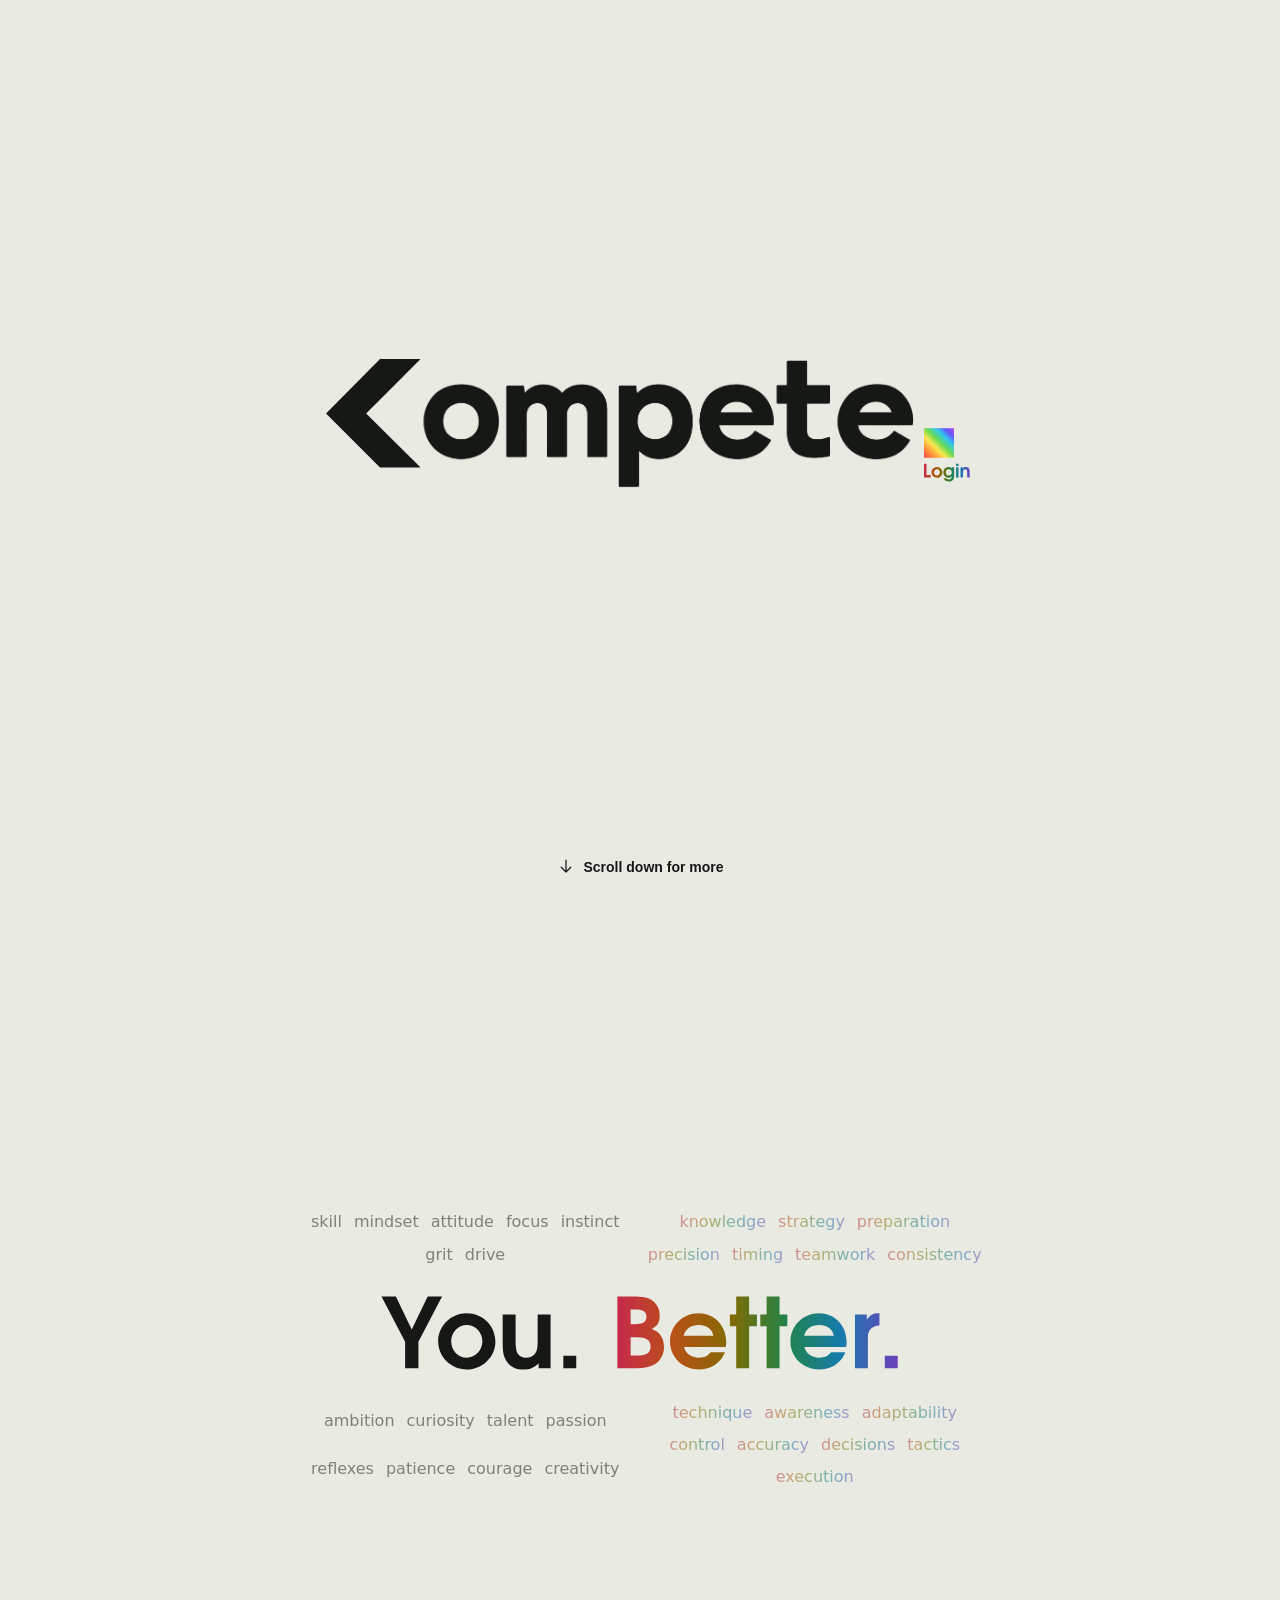
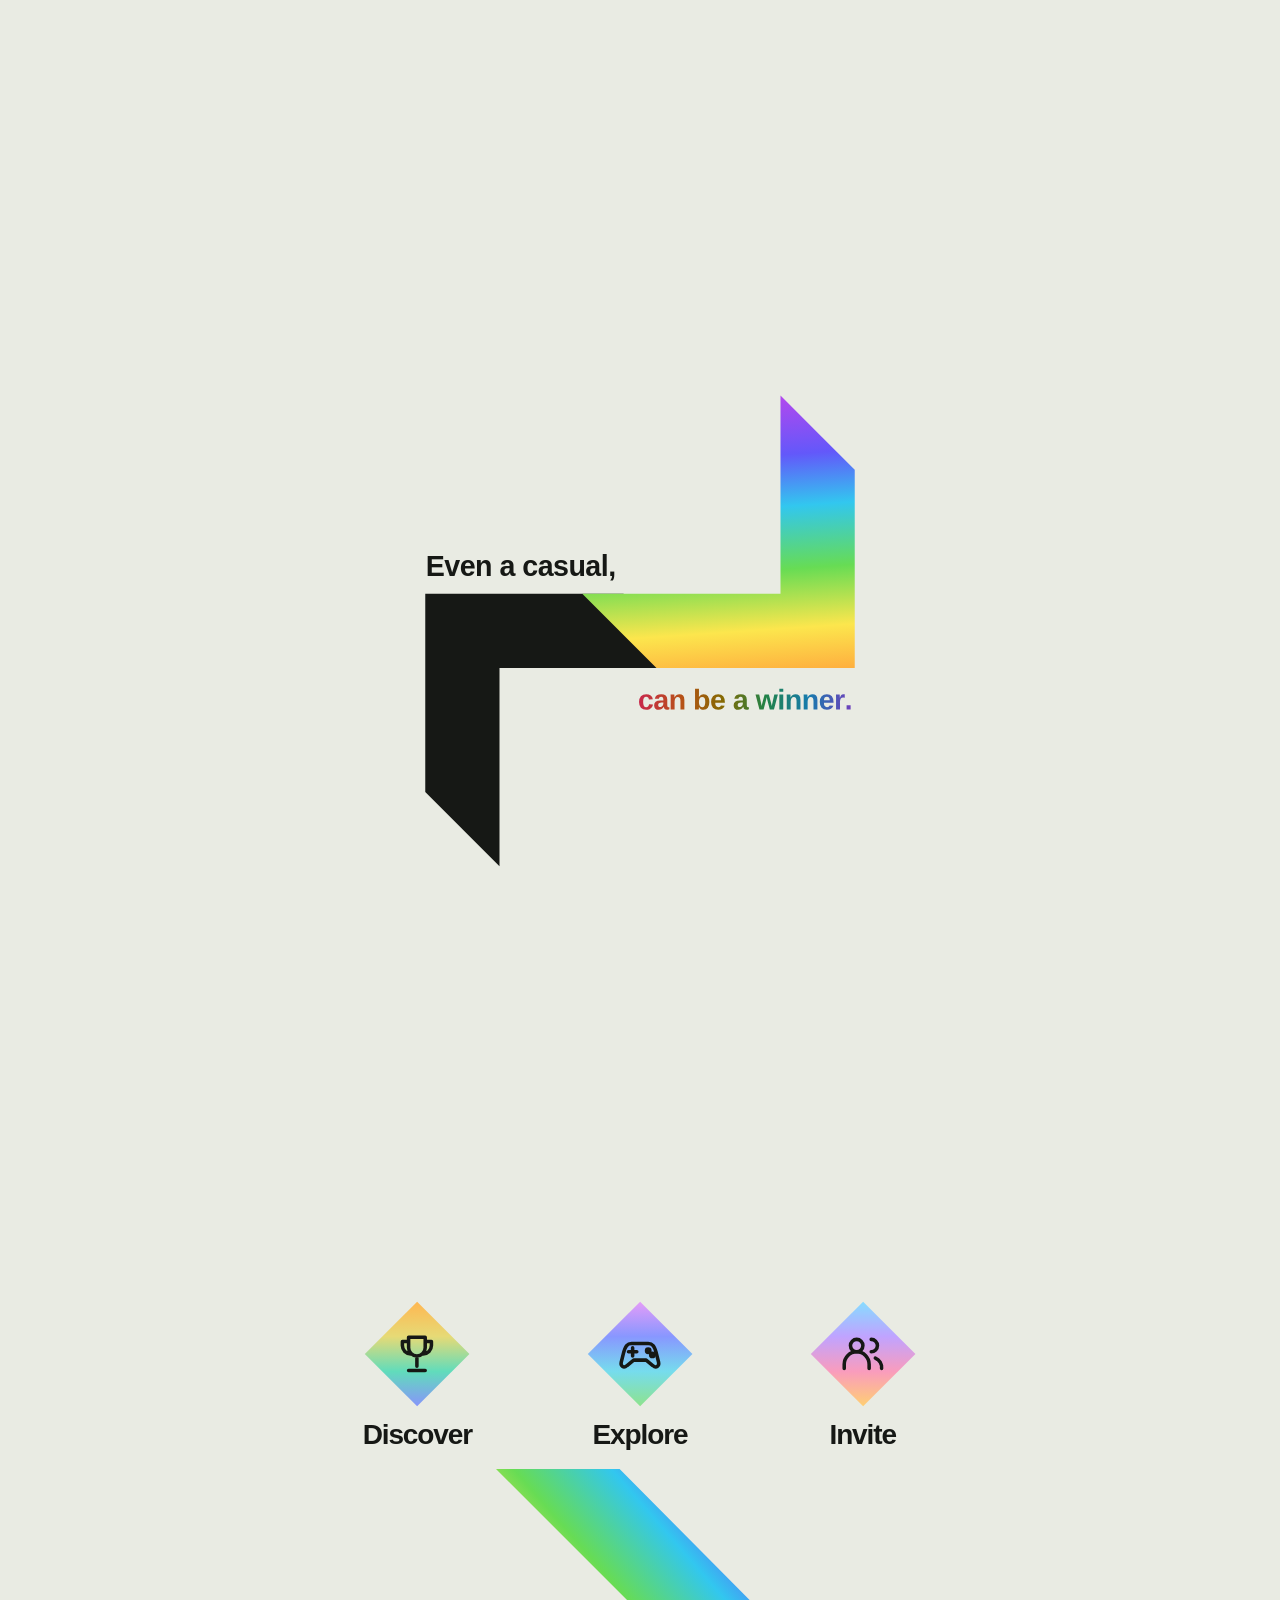
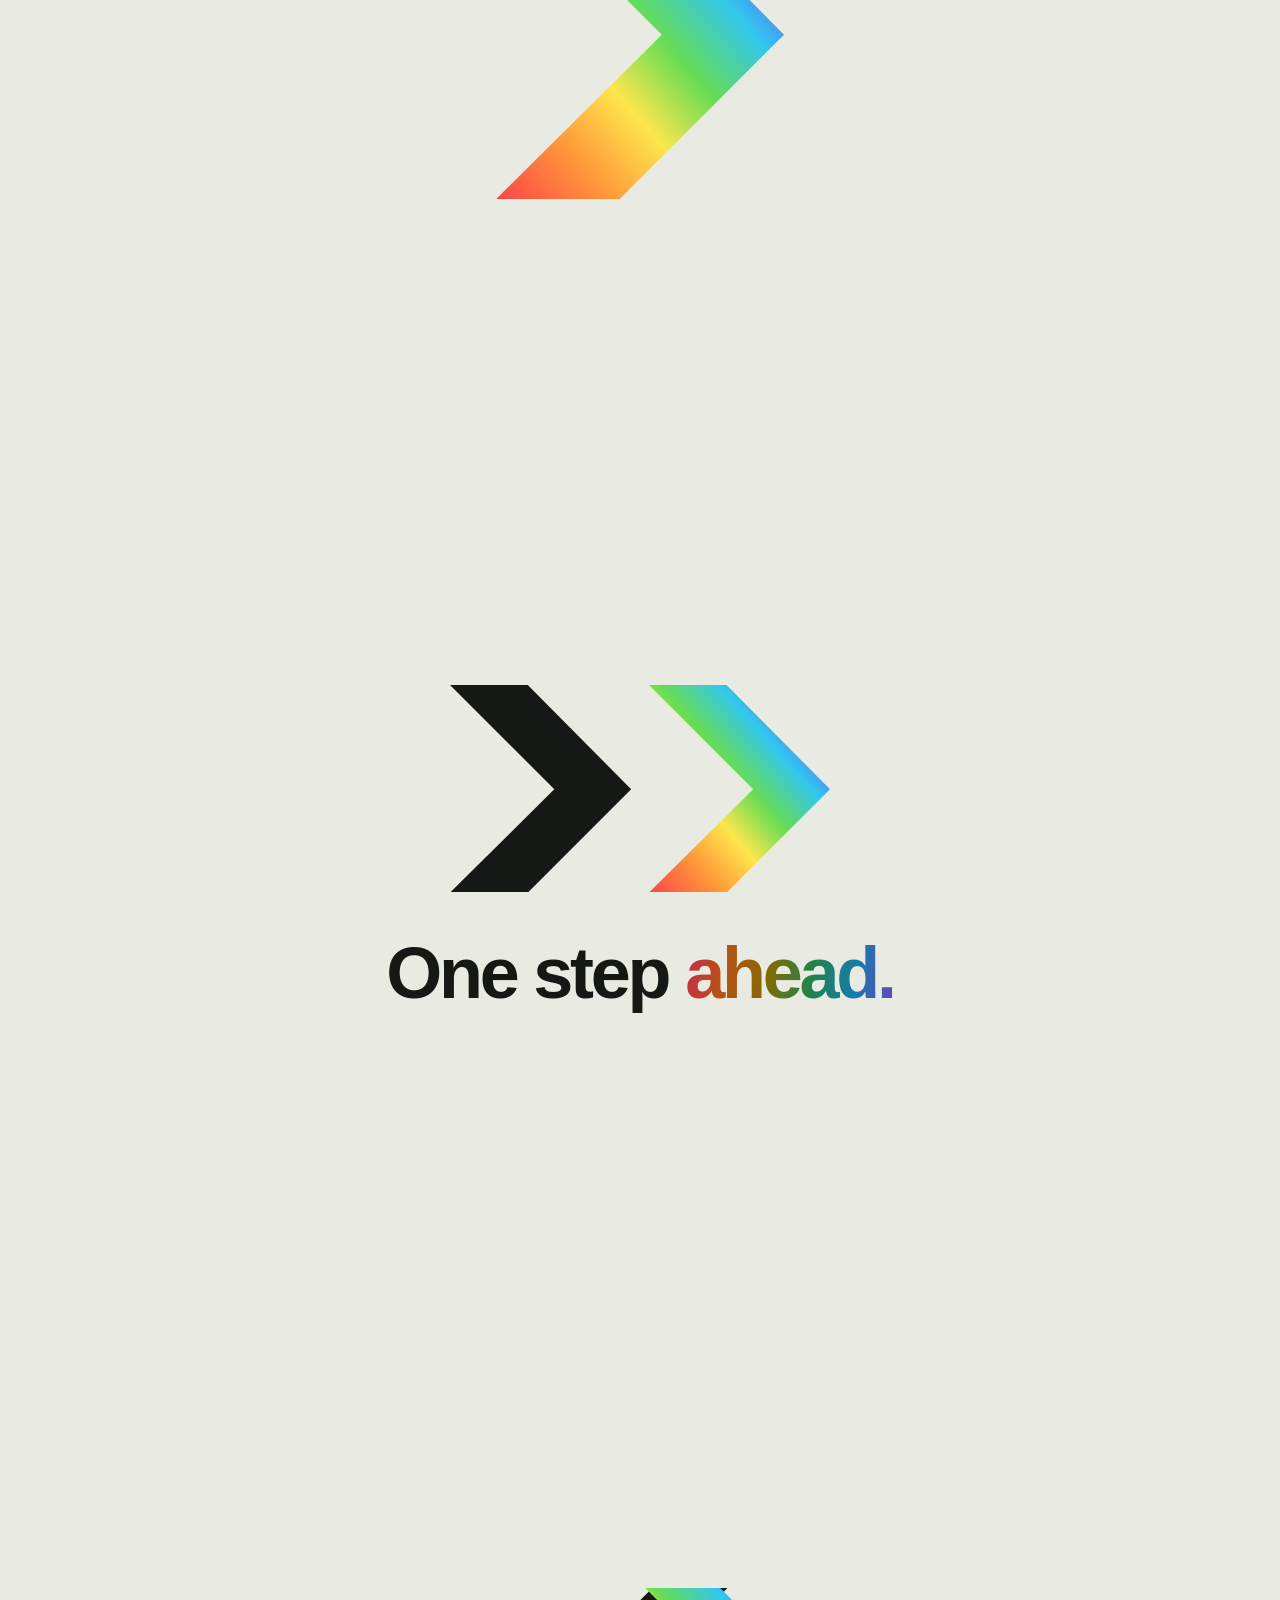
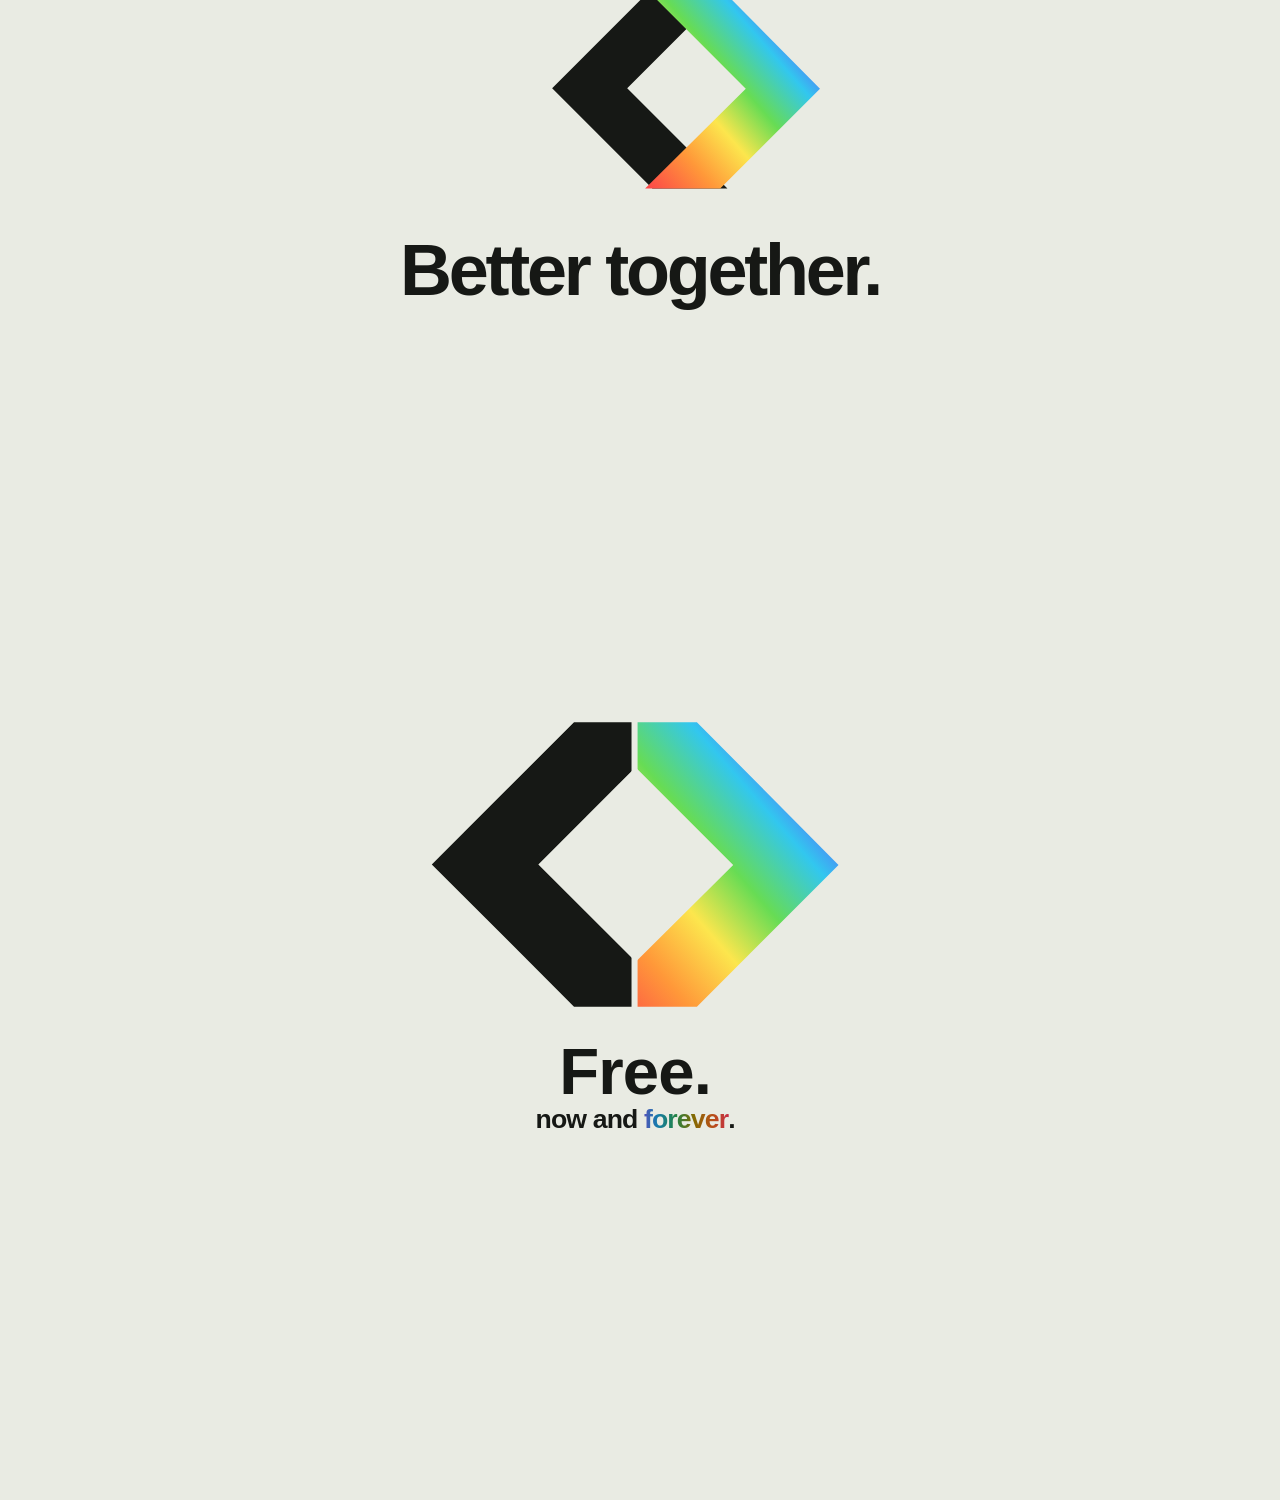
==== index.html @ 5b91606b "Animate the rainbow on forever" ====
<!doctype html>
<html lang="it">
<head>
<meta charset="utf-8">
<meta name="viewport" content="width=device-width, initial-scale=1">
<meta name="theme-color" content="#e9ebe3">
<meta name="description" content="COMPETE">
<title>COMPETE</title>
<link rel="stylesheet" href="compete.css?v=color-motion">
<style>
.cursor-light{position:fixed;inset:0;z-index:2;overflow:hidden;pointer-events:none}
.cursor-light i,.cursor-light b{position:absolute;top:0;left:0;opacity:0}
.cursor-light i{width:4px;height:4px;border-radius:50%}
.cursor-light b{width:30px;height:30px;margin:-15px;border-radius:50%;background:conic-gradient(#f34561,#ff973c,#e7c839,#51ca76,#27a8eb,#8958ed,#f34561);filter:blur(6px);transition:opacity .25s}
@media(prefers-reduced-motion:reduce){.cursor-light{display:none}}

.brand-lockup{position:relative;width:min(100%,628px);margin-inline:auto}
/* Align the lettering with the square at x=1416 in the logo viewBox. */
.login-cta{position:absolute;left:95.224%;top:calc(76.429% + 2px);width:8.8%;height:19%;display:flex;align-items:center;justify-content:flex-start;padding:1px 0;color:var(--ink);text-decoration:none}
.login-cta svg{display:block;width:auto;max-width:94%;height:85%}
.login-cta::after{content:"";position:absolute;right:0;top:0;width:100%;min-width:44px;min-height:44px;height:100%}
.login-cta:focus-visible{outline:2px dashed currentColor;outline-offset:3px}
.square-particles{pointer-events:none}
.square-particles circle{opacity:0}
@media(prefers-reduced-motion:no-preference){
  .square-particles circle{animation:square-particle-rise var(--life) linear var(--delay) infinite}
}
@keyframes square-particle-rise{
  0%{opacity:0;transform:translate(0,0)}
  10%{opacity:.84}
  55%{opacity:.7}
  100%{opacity:0;transform:translate(var(--x),var(--y))}
}
.story{grid-template-columns:minmax(0,1fr) minmax(0,2.9fr) minmax(0,1fr);column-gap:clamp(4px,1vw,16px);padding-inline:clamp(8px,3vw,50px)}
.story .story-copy{position:relative;width:100%;display:grid;gap:clamp(14px,2vw,26px);padding:14px 5px}
.story-copy h2{width:min(100%,clamp(160px,46vw,520px));margin-inline:auto!important}
.story-half{align-self:stretch;align-content:stretch;grid-template-rows:1fr}
.story-half .story-mark{height:100%;min-height:clamp(230px,40svh,420px)}
.story{grid-template-rows:minmax(min-content,max-content)}

.story[data-waiting] .story-copy{opacity:1}
.story-details{min-width:0;display:grid;grid-template-columns:repeat(2,minmax(0,1fr));gap:12px;pointer-events:none;opacity:.5;font:300 clamp(11px,2.85vw,16px)/1.4 system-ui,sans-serif}
.story-details ul{list-style:none;margin:0;padding:0;display:flex;flex-wrap:wrap;gap:10px 12px;justify-content:center;align-content:flex-start}
.story-details ul:first-child{align-content:space-around}
.story-copy h2{position:relative}.story-copy h2 svg{overflow:visible}
@media(max-width:600px){
  .story-details ul:first-child{display:grid;grid-template-columns:repeat(2,minmax(0,1fr));justify-items:center;align-items:center;align-content:space-around;gap:8px 4px}
  .story-details ul:first-child li:last-child:nth-child(odd){grid-column:1/-1}
}
.story-details li{width:max-content;position:relative}
.story-details ul:last-child li{color:#74439a;background:linear-gradient(105deg,#b5224f,#ad5914,#687b08,#167a67,#2168ae,#713aad);background-clip:text;-webkit-background-clip:text;-webkit-text-fill-color:transparent}
@media(prefers-reduced-motion:no-preference){
.story-details li{animation:story-word-drift var(--period) ease-in-out var(--delay) infinite alternate}
}
@keyframes story-word-drift{from{transform:translate(calc(-1 * var(--dx)),calc(-1 * var(--dy)))}to{transform:translate(var(--dx),var(--dy))}}
@media(max-width:600px){.story{grid-template-columns:minmax(12px,1fr) minmax(0,4.8fr) minmax(12px,1fr)}.story-details li{--dy:3px!important}}
.story-sparks{position:absolute;inset:0;pointer-events:none;overflow:visible}
.story-sparks i{position:absolute;border-radius:50%;opacity:0}
@media(prefers-reduced-motion:no-preference){
.story-sparks i{animation:short-drift var(--life) linear var(--phase) infinite}
.story[data-waiting] .story-sparks{visibility:hidden}
.story[data-waiting] .story-sparks i{animation-play-state:paused}
}
@keyframes short-drift{0%{opacity:0;transform:translate(-50%,-50%)}18%{opacity:.76}100%{opacity:0;transform:translate(calc(-50% + var(--dx)),calc(-50% + var(--dy)))}}
.story-copy h2{isolation:isolate}
.story-copy h2 .story-sparks{z-index:0}
.story-copy h2 svg{position:relative;z-index:1;pointer-events:none}
.winner-letter-sparks circle,.winner-piece-sparks circle{opacity:0}
@media(prefers-reduced-motion:no-preference){
.interlock.is-visible circle{animation:winner-drift var(--life) linear var(--phase) infinite}
}
@keyframes winner-drift{0%{opacity:0;transform:none}18%{opacity:.76}100%{opacity:0;transform:translate(var(--dx),var(--dy))}}
.feature-scene{min-height:100svh;display:grid;align-content:center;justify-items:center;padding:48px 24px;text-align:center}
.feature-chevron{display:block;grid-row:2;width:min(50vw,32svh,300px);height:auto;margin:0 auto;transform:rotate(90deg)}
.feature-scene ul{grid-row:1;margin-bottom:0;display:grid;gap:16px;list-style:none;padding:0;margin:0;font-size:clamp(19px,4.5vw,32px);font-weight:600;letter-spacing:-.035em}
@media(prefers-reduced-motion:no-preference){
.feature-scene.is-ready .feature-chevron{transform:rotate(0);transition:transform .78s cubic-bezier(.45,0,.18,1)}
.feature-scene.is-ready li{opacity:0;transform:translateY(var(--rise)) scale(.65);transition:transform .65s cubic-bezier(.16,1,.3,1),opacity .44s}
.feature-scene.is-ready.is-open .feature-chevron{transform:rotate(90deg)}
.feature-scene.is-ready.is-open li{opacity:1;transform:none;transition-delay:var(--delay)}
}
.ahead-scene{min-height:100svh;display:grid;align-content:center;justify-items:center;gap:clamp(20px,4vw,40px);padding:48px 20px;text-align:center}
.ahead-marks{display:block;width:min(60vw,380px);height:auto;fill:var(--ink)}
.ahead-scene h2{margin:0;font-size:clamp(32px,7vw,72px);line-height:1.15;letter-spacing:-.045em}
.ahead-scene h2 span{display:inline-block}
.ahead-word{color:#7645ad;background:linear-gradient(100deg,#c8294b,#b75117,#846a02,#218348,#167bad,#6e41bc);background-clip:text;-webkit-background-clip:text;-webkit-text-fill-color:transparent}
@media(prefers-reduced-motion:no-preference){
.ahead-scene[data-ready] h2 span{opacity:0;transform:translateX(-10px);transition:opacity .48s,transform .48s}
.ahead-scene[data-ready].revealed h2 span{opacity:1;transform:none}
.ahead-scene[data-ready].revealed h2 .ahead-word{transition-delay:.5s}
}
.feature-scene ul{display:flex;align-items:flex-end;justify-content:center;width:min(100%,620px);gap:clamp(10px,4vw,48px);margin-bottom:18px}
.feature-scene li{flex:1;min-width:0;display:grid;justify-items:center;gap:12px;font-size:clamp(16px,4.3vw,28px)}
.feature-gem{width:clamp(62px,18vw,106px);aspect-ratio:1;display:grid;place-items:center;position:relative}
.feature-gem::before{content:"";position:absolute;inset:15%;transform:rotate(45deg);background:linear-gradient(135deg,#ffb751,#e6da76,#61dcbb,#8795fa)}
.feature-scene li:nth-child(2) .feature-gem::before{background:linear-gradient(135deg,#e49cf8,#8897ff,#76dced,#8ee38d)}
.feature-scene li:nth-child(3) .feature-gem::before{background:linear-gradient(135deg,#86dcff,#c0a3ff,#f99cbd,#ffcf73)}
.feature-gem svg{position:relative;width:47%;height:47%;fill:none;stroke:var(--ink);stroke-width:1.7;stroke-linecap:round;stroke-linejoin:round}
.feature-context{position:absolute;clip-path:inset(50%);width:1px;height:1px;overflow:hidden}
@media(prefers-reduced-motion:no-preference){
.feature-scene.is-ready li{transform:translate(var(--from-x,0px),var(--rise)) scale(.45)}
.feature-scene.is-ready.is-open li{transform:none}
.feature-scene.is-open .feature-gem{animation:feature-hover 3.6s ease-in-out infinite alternate}
.feature-scene li:nth-child(2) .feature-gem{animation-delay:-1.3s}
.feature-scene li:nth-child(3) .feature-gem{animation-delay:-2.4s}
}
@keyframes feature-hover{from{transform:translateY(2px) rotate(-2deg)}to{transform:translateY(-4px) rotate(2deg)}}

@media(prefers-reduced-motion:no-preference){
  .ahead-scene{overflow:clip}
  .ahead-scene[data-ready] .ahead-marks{opacity:0}
  .ahead-scene[data-ready].revealed .ahead-marks{animation:ahead-dash .85s both}
  .ahead-scene[data-ready].revealed h2 span{transition-delay:.57s}
  .ahead-scene[data-ready].revealed h2 .ahead-word{transition-delay:.91s}
}
@keyframes ahead-dash{
  0%{opacity:0;transform:translateX(-75vw) scaleX(1.26) skewX(-12deg);filter:blur(4px)}
  12%{opacity:1;animation-timing-function:cubic-bezier(.4,0,.78,.35)}
  56%{opacity:1;transform:translateX(-7vw) scaleX(1.12) skewX(-7deg);filter:drop-shadow(-13px 0 2px #615ce455) drop-shadow(-20px 0 4px #47cce230);animation-timing-function:ease-out}
  78%{transform:translateX(6px) scaleX(.98);filter:drop-shadow(-2px 0 1px transparent);animation-timing-function:ease-in-out}
  100%{opacity:1;transform:translateX(0) scaleX(1);filter:none}
}

.together-scene{min-height:100svh;display:grid;align-content:center;justify-items:center;gap:clamp(20px,4vw,40px);padding:48px 16px;overflow:clip;text-align:center}
.together-marks{width:min(56vw,360px);height:auto;overflow:visible;fill:var(--ink)}
.together-scene h2{margin:0;font-size:clamp(30px,7vw,72px);line-height:1.15;letter-spacing:-.045em}
@media (prefers-reduced-motion:no-preference){
  .together-scene[data-ready] .invite-left{transform:translateX(108px)}
  .together-scene[data-ready] .invite-right,.together-scene[data-ready] h2{opacity:0}
  .together-scene.revealed .invite-left{animation:invite-space 1.55s both}
  .together-scene.revealed .invite-right{animation:invite-arrive 1.15s .4s both}
  .together-scene.revealed h2{animation:invite-caption .35s 1.45s both}
}
@keyframes invite-space{
  0%,10%{transform:translateX(108px)}
  40%,72%{transform:translateX(-42px)}
  100%{transform:translateX(0)}
}
@keyframes invite-arrive{
  0%{opacity:0;transform:translateX(64vw)}
  43%,62%{opacity:1;transform:translateX(42px)}
  100%{opacity:1;transform:translateX(0)}
}
@keyframes invite-caption{from{opacity:0;transform:translateY(5px)}to{opacity:1;transform:none}}

.house-scene{min-height:100svh;display:grid;place-items:center;overflow:clip}
.house-marks{width:min(72vw,460px);height:auto;overflow:visible;fill:var(--ink)}
.house-left{transform-origin:0px 117.5px;transform:rotate(45deg)}
.house-right{transform-origin:205px 118px;transform:rotate(-45deg)}
@media(prefers-reduced-motion:no-preference){
  .house-scene[data-ready] .house-pair{transform:translateY(-70px)}
  .house-scene[data-ready] .house-left,.house-scene[data-ready] .house-right{transform:rotate(0deg)}
  .house-scene.revealed .house-left{animation:house-left .65s cubic-bezier(.35,0,.2,1) both}
  .house-scene.revealed .house-right{animation:house-right .65s cubic-bezier(.35,0,.2,1) both}
  .house-scene.revealed .house-pair{animation:house-drop .65s .48s cubic-bezier(.35,0,.2,1) both}
}
@keyframes house-left{from{transform:rotate(0deg)}to{transform:rotate(45deg)}}
@keyframes house-right{from{transform:rotate(0deg)}to{transform:rotate(-45deg)}}
@keyframes house-drop{from{transform:translateY(-70px)}to{transform:translateY(0)}}
.house-copy{fill:var(--ink);font-family:inherit;font-size:18px;font-weight:700;letter-spacing:-.04em;text-anchor:middle}
@media(prefers-reduced-motion:no-preference){
  .house-scene[data-ready] .house-copy{opacity:0}
  .house-scene.revealed .house-copy{animation:house-copy-in .32s 1.13s both}
}
@keyframes house-copy-in{from{opacity:0}to{opacity:1}}
</style>
</head>
<body>
<div class="cursor-light" aria-hidden="true"><b></b></div>
<main class="shell" aria-label="COMPETE">
<div class="landing home-hero">
<div class="brand-lockup">
<svg class="logo" viewBox="120 146 1361 280" role="img" aria-label="Logo COMPETE">
<defs>
<linearGradient class="animated-spectrum" id="rainbow" x1="0%" y1="100%" x2="100%" y2="0%">
<stop offset="0%" stop-color="#fc4449"/>
<stop offset="20%" stop-color="#ff9839"/>
<stop offset="37%" stop-color="#fce64d"/>
<stop offset="53%" stop-color="#67dc54"/>
<stop offset="70%" stop-color="#32c7ef"/>
<stop offset="84%" stop-color="#6358fa"/>
<stop offset="100%" stop-color="#b348ee"/>
</linearGradient></defs>
<polygon id="left" points="120,264 237,146 325,146 207,264 325,381 237,381"/>
<image href="wordmark.png" x="329" y="146" width="1067" height="279"/>
<g class="square-particles" aria-hidden="true">
  <circle cx="1420" cy="296" r="3.1" fill="#f34561" style="--x:-32px;--y:-165px;--life:2.40s;--delay:-0.00s"/>
  <circle cx="1443" cy="296" r="4.2" fill="#ff983c" style="--x:-13px;--y:-194px;--life:2.64s;--delay:-1.23s"/>
  <circle cx="1466" cy="296" r="5" fill="#e7c839" style="--x:6px;--y:-223px;--life:2.88s;--delay:-2.69s"/>
  <circle cx="1432" cy="296" r="3.6" fill="#51ca76" style="--x:25px;--y:-252px;--life:3.12s;--delay:-1.25s"/>
  <circle cx="1455" cy="296" r="3.1" fill="#27a8eb" style="--x:-21px;--y:-281px;--life:2.40s;--delay:-2.08s"/>
  <circle cx="1421" cy="296" r="4.2" fill="#8958ed" style="--x:-2px;--y:-182px;--life:2.64s;--delay:-0.88s"/>
  <circle cx="1444" cy="296" r="5" fill="#f34561" style="--x:17px;--y:-211px;--life:2.88s;--delay:-2.30s"/>
  <circle cx="1467" cy="296" r="3.6" fill="#ff983c" style="--x:-29px;--y:-240px;--life:3.12s;--delay:-0.83s"/>
  <circle cx="1433" cy="296" r="3.1" fill="#e7c839" style="--x:-10px;--y:-269px;--life:2.40s;--delay:-1.76s"/>
  <circle cx="1456" cy="296" r="4.2" fill="#51ca76" style="--x:9px;--y:-170px;--life:2.64s;--delay:-0.53s"/>
  <circle cx="1422" cy="296" r="5" fill="#27a8eb" style="--x:28px;--y:-199px;--life:2.88s;--delay:-1.92s"/>
  <circle cx="1445" cy="296" r="3.6" fill="#8958ed" style="--x:-18px;--y:-228px;--life:3.12s;--delay:-0.42s"/>
  <circle cx="1468" cy="296" r="3.1" fill="#f34561" style="--x:1px;--y:-257px;--life:2.40s;--delay:-1.44s"/>
  <circle cx="1434" cy="296" r="4.2" fill="#ff983c" style="--x:20px;--y:-286px;--life:2.64s;--delay:-0.18s"/>
  <circle cx="1457" cy="296" r="5" fill="#e7c839" style="--x:-26px;--y:-187px;--life:2.88s;--delay:-1.54s"/>
</g>
<polygon id="rainbow-dot" fill="url(#rainbow)" points="1416,296 1481,296 1481,328 1481,360 1416,360 1416,328"/>
</svg>
<a class="login-cta" href="login.html" aria-label="Login"><svg viewBox="68 -780 2512 1030" aria-hidden="true"><defs><linearGradient id="login-spectrum" x1="0%" y1="50%" x2="100%" y2="50%"><stop offset="0%" stop-color="#c8294b"/><stop offset="20%" stop-color="#b75117"/><stop offset="40%" stop-color="#846a02"/><stop offset="60%" stop-color="#218348"/><stop offset="80%" stop-color="#167bad"/><stop offset="100%" stop-color="#6e41bc"/></linearGradient></defs><path fill="url(#login-spectrum)" d="M68 0H431V-131H205V-739H68ZM763 -567C602 -567 470 -436 470 -277C470 -117 602 13 764 13C925 13 1059 -117 1059 -273C1059 -438 930 -567 763 -567ZM764 -445C853 -445 925 -370 925 -277C925 -184 853 -109 765 -109C675 -109 604 -184 604 -279C604 -370 676 -445 764 -445ZM1564 -554V-484C1522 -540 1463 -567 1383 -567C1226 -567 1110 -445 1110 -281C1110 -110 1224 13 1382 13C1460 13 1512 -12 1564 -73C1559 46 1508 104 1409 104C1347 104 1309 88 1270 45H1119C1164 156 1268 221 1404 221C1504 221 1583 186 1635 120C1674 69 1691 1 1691 -105V-554ZM1398 -445C1493 -445 1558 -377 1558 -275C1558 -175 1496 -109 1400 -109C1305 -109 1244 -174 1244 -275C1244 -377 1305 -445 1398 -445ZM1794 0H1927V-554H1794ZM1794 -614H1927V-739H1794ZM2034 0H2167V-261C2167 -335 2172 -367 2189 -394C2210 -427 2244 -445 2287 -445C2322 -445 2349 -433 2367 -410C2385 -386 2393 -345 2393 -271V0H2526V-297C2526 -396 2516 -444 2486 -487C2450 -539 2390 -567 2313 -567C2249 -567 2206 -549 2157 -501V-554H2034Z"/></svg></a>
</div>
<p class="scroll-hint" lang="en">
<svg viewBox="0 0 24 24" aria-hidden="true"><path d="M12 4v15m-6-6 6 6 6-6"/></svg>
<span>Scroll down for more</span>
</p>
</div>
<section id="story" class="story" aria-label="You. Better." data-waiting>
<div class="story-half">
<svg class="story-mark" viewBox="0 0 205 235" preserveAspectRatio="none" aria-hidden="true"><path d="M0 118 117 0h88L87 118l118 117h-88Z"/></svg>
</div>
<div class="story-copy" lang="en">
<div class="story-details"><ul aria-label="You"><li style="--dx:2px;--dy:3px;--period:3.10s;--delay:-0.0s">skill</li><li style="--dx:-3px;--dy:6px;--period:4.71s;--delay:-6.6s">mindset</li><li style="--dx:4px;--dy:5px;--period:3.56s;--delay:-5.4s">attitude</li><li style="--dx:-2px;--dy:4px;--period:5.17s;--delay:-4.2s">focus</li><li style="--dx:3px;--dy:3px;--period:4.02s;--delay:-3.0s">instinct</li><li style="--dx:-4px;--dy:6px;--period:5.63s;--delay:-1.8s">grit</li><li style="--dx:2px;--dy:5px;--period:4.48s;--delay:-0.6s">drive</li></ul><ul aria-label="Better"><li style="--dx:-2px;--dy:4px;--period:3.33s;--delay:-0.6s">knowledge</li><li style="--dx:3px;--dy:3px;--period:4.94s;--delay:-7.2s">strategy</li><li style="--dx:-4px;--dy:6px;--period:3.79s;--delay:-6.0s">preparation</li><li style="--dx:2px;--dy:5px;--period:5.40s;--delay:-4.8s">precision</li><li style="--dx:-3px;--dy:4px;--period:4.25s;--delay:-3.6s">timing</li><li style="--dx:4px;--dy:3px;--period:3.10s;--delay:-2.4s">teamwork</li><li style="--dx:-2px;--dy:6px;--period:4.71s;--delay:-1.2s">consistency</li></ul></div>
<h2 style="margin:0" aria-label="You. Better.">
<svg viewBox="-12 -785 5350 870" aria-hidden="true">
<defs><path id="better-outer-outline" d="M2430.0 0H2627.0C2709.0 0 2769.0 -13 2814.0 -41C2875.0 -78 2910.0 -144 2910.0 -220C2910.0 -267 2897.0 -311 2874.0 -341C2853.0 -369 2832.0 -383 2784.0 -403C2844.0 -434 2866.0 -472 2866.0 -542C2866.0 -611 2836.0 -669 2782.0 -703C2738.0 -731 2692.0 -739 2582.0 -739H2430.0ZM3545.0 -218C3549.0 -238 3550.0 -250 3550.0 -270C3550.0 -441 3429.0 -567 3264.0 -567C3101.0 -567 2972.0 -438 2972.0 -275C2972.0 -113 3103.0 13 3272.0 13C3363.0 13 3434.0 -20 3492.0 -87C3513.0 -113 3527.0 -136 3536.0 -164H3391.0C3357.0 -124 3324.0 -109 3269.0 -109C3190.0 -109 3132.0 -151 3116.0 -218ZM3653.0 0H3786.0V-433H3866.0V-554H3786.0V-739H3653.0V-554H3588.0V-433H3653.0ZM3966.0 0H4099.0V-433H4179.0V-554H4099.0V-739H3966.0V-554H3901.0V-433H3966.0ZM4784.0 -218C4788.0 -238 4789.0 -250 4789.0 -270C4789.0 -441 4668.0 -567 4503.0 -567C4340.0 -567 4211.0 -438 4211.0 -275C4211.0 -113 4342.0 13 4511.0 13C4602.0 13 4673.0 -20 4731.0 -87C4752.0 -113 4766.0 -136 4775.0 -164H4630.0C4596.0 -124 4563.0 -109 4508.0 -109C4429.0 -109 4371.0 -151 4355.0 -218ZM4875.0 0H5008.0V-308C5005.0 -390 5047.0 -436 5127.0 -439V-567H5117.0C5060.0 -567 5032.0 -551 4997.0 -500V-554H4875.0ZM5182.0 0H5315.0V-128H5182.0Z"/><linearGradient id="better-text-spectrum" x1="0%" y1="50%" x2="100%" y2="50%"><stop offset="0%" stop-color="#c8294b"/><stop offset="20%" stop-color="#b75117"/><stop offset="40%" stop-color="#846a02"/><stop offset="60%" stop-color="#218348"/><stop offset="80%" stop-color="#167bad"/><stop offset="100%" stop-color="#6e41bc"/></linearGradient></defs>
<path fill="currentColor" d="M246.0 0H383.0V-273L626.0 -739H478.0L314.0 -399L151.0 -739H3.0L246.0 -273ZM879.0 -567C718.0 -567 586.0 -436 586.0 -277C586.0 -117 718.0 13 880.0 13C1041.0 13 1175.0 -117 1175.0 -273C1175.0 -438 1046.0 -567 879.0 -567ZM880.0 -445C969.0 -445 1041.0 -370 1041.0 -277C1041.0 -184 969.0 -109 881.0 -109C791.0 -109 720.0 -184 720.0 -279C720.0 -370 792.0 -445 880.0 -445ZM1743.0 -554H1610.0V-293C1610.0 -219 1605.0 -184 1589.0 -160C1570.0 -127 1533.0 -109 1488.0 -109C1454.0 -109 1428.0 -120 1410.0 -144C1391.0 -168 1383.0 -208 1383.0 -283V-554H1250.0V-257C1250.0 -163 1261.0 -114 1292.0 -69C1329.0 -16 1388.0 13 1461.0 13C1528.0 13 1569.0 -4 1620.0 -53V0H1743.0ZM1874.0 0H2007.0V-128H1874.0Z"/>
<path fill="url(#better-text-spectrum)" d="M2430.0 0H2627.0C2709.0 0 2769.0 -13 2814.0 -41C2875.0 -78 2910.0 -144 2910.0 -220C2910.0 -267 2897.0 -311 2874.0 -341C2853.0 -369 2832.0 -383 2784.0 -403C2844.0 -434 2866.0 -472 2866.0 -542C2866.0 -611 2836.0 -669 2782.0 -703C2738.0 -731 2692.0 -739 2582.0 -739H2430.0ZM2567.0 -131V-320H2632.0C2727.0 -320 2772.0 -289 2772.0 -224C2772.0 -159 2731.0 -131 2635.0 -131ZM2567.0 -454V-605H2623.0C2695.0 -605 2729.0 -581 2729.0 -530C2729.0 -477 2694.0 -454 2611.0 -454ZM3545.0 -218C3549.0 -238 3550.0 -250 3550.0 -270C3550.0 -441 3429.0 -567 3264.0 -567C3101.0 -567 2972.0 -438 2972.0 -275C2972.0 -113 3103.0 13 3272.0 13C3363.0 13 3434.0 -20 3492.0 -87C3513.0 -113 3527.0 -136 3536.0 -164H3391.0C3357.0 -124 3324.0 -109 3269.0 -109C3190.0 -109 3132.0 -151 3116.0 -218ZM3112.0 -335C3133.0 -407 3187.0 -445 3266.0 -445C3348.0 -445 3402.0 -406 3419.0 -335ZM3653.0 0H3786.0V-433H3866.0V-554H3786.0V-739H3653.0V-554H3588.0V-433H3653.0ZM3966.0 0H4099.0V-433H4179.0V-554H4099.0V-739H3966.0V-554H3901.0V-433H3966.0ZM4784.0 -218C4788.0 -238 4789.0 -250 4789.0 -270C4789.0 -441 4668.0 -567 4503.0 -567C4340.0 -567 4211.0 -438 4211.0 -275C4211.0 -113 4342.0 13 4511.0 13C4602.0 13 4673.0 -20 4731.0 -87C4752.0 -113 4766.0 -136 4775.0 -164H4630.0C4596.0 -124 4563.0 -109 4508.0 -109C4429.0 -109 4371.0 -151 4355.0 -218ZM4351.0 -335C4372.0 -407 4426.0 -445 4505.0 -445C4587.0 -445 4641.0 -406 4658.0 -335ZM4875.0 0H5008.0V-308C5005.0 -390 5047.0 -436 5127.0 -439V-567H5117.0C5060.0 -567 5032.0 -551 4997.0 -500V-554H4875.0ZM5182.0 0H5315.0V-128H5182.0Z"/>
</svg>
</h2>
<div class="story-details"><ul aria-label="You"><li style="--dx:-3px;--dy:4px;--period:3.33s;--delay:-7.2s">ambition</li><li style="--dx:4px;--dy:3px;--period:4.94s;--delay:-6.0s">curiosity</li><li style="--dx:-2px;--dy:6px;--period:3.79s;--delay:-4.8s">talent</li><li style="--dx:3px;--dy:5px;--period:5.40s;--delay:-3.6s">passion</li><li style="--dx:-4px;--dy:4px;--period:4.25s;--delay:-2.4s">reflexes</li><li style="--dx:2px;--dy:3px;--period:3.10s;--delay:-1.2s">patience</li><li style="--dx:-3px;--dy:6px;--period:4.71s;--delay:-0.0s">courage</li><li style="--dx:4px;--dy:5px;--period:3.56s;--delay:-6.6s">creativity</li></ul><ul aria-label="Better"><li style="--dx:3px;--dy:5px;--period:3.56s;--delay:-0.0s">technique</li><li style="--dx:-4px;--dy:4px;--period:5.17s;--delay:-6.6s">awareness</li><li style="--dx:2px;--dy:3px;--period:4.02s;--delay:-5.4s">adaptability</li><li style="--dx:-3px;--dy:6px;--period:5.63s;--delay:-4.2s">control</li><li style="--dx:4px;--dy:5px;--period:4.48s;--delay:-3.0s">accuracy</li><li style="--dx:-2px;--dy:4px;--period:3.33s;--delay:-1.8s">decisions</li><li style="--dx:3px;--dy:3px;--period:4.94s;--delay:-0.6s">tactics</li><li style="--dx:-4px;--dy:6px;--period:3.79s;--delay:-7.2s">execution</li></ul></div>
</div>
<div class="story-half story-half--rainbow">
<svg class="story-mark" viewBox="0 0 205 235" preserveAspectRatio="none" aria-hidden="true"><defs class="story-spectrum"></defs><path fill="url(#story-rainbow)" d="M0 0h88l117 118-117 117H0l118-117Z"/></svg>
</div>
</section>
<section id="winner" class="interlock" lang="en" aria-label="Even a casual, can be a winner.">
<svg class="interlock-mark" viewBox="0 0 570 500" aria-hidden="true">
<defs class="interlock-spectrum"><linearGradient id="winner-text-spectrum" x1="0%" y1="50%" x2="100%" y2="50%"><stop offset="0%" stop-color="#c8294b"/><stop offset="20%" stop-color="#b75117"/><stop offset="40%" stop-color="#846a02"/><stop offset="60%" stop-color="#218348"/><stop offset="80%" stop-color="#167bad"/><stop offset="100%" stop-color="#6e41bc"/></linearGradient><path id="interlock-chevron" d="M0 117.5 117.5 0h88L88 117.5l117.5 117.5h-88Z"/></defs>
<g class="interlock-left" transform="translate(105 222) rotate(45) translate(0 -117.5)">
<use href="#interlock-chevron" fill="currentColor"/>
</g>
<g class="interlock-right" transform="translate(465 284.2253967444162) rotate(45) translate(-205.5 -117.5)">
<g transform="translate(205.5 0) scale(-1 1)"><g class="winner-piece-sparks"></g><use href="#interlock-chevron" fill="url(#interlock-rainbow)"/></g>
</g>
<g class="interlock-copy">
<text x="185" y="207">Even a casual,</text>
<defs><path id="winner-outline" d="M290.198 319.234Q287.315 319.234 285.745 317.518Q284.174 315.801 284.174 312.73Q284.174 309.59 285.756 307.838Q287.338 306.086 290.245 306.086Q292.483 306.086 293.948 307.211Q295.413 308.336 295.788 310.316L292.471 310.48Q292.33 309.508 291.768 308.928Q291.205 308.348 290.174 308.348Q287.631 308.348 287.631 312.602Q287.631 316.984 290.221 316.984Q291.159 316.984 291.791 316.393Q292.424 315.801 292.577 314.629L295.881 314.781Q295.705 316.082 294.95 317.102Q294.194 318.121 292.963 318.678Q291.733 319.234 290.198 319.234ZM300.74 319.234Q298.9 319.234 297.869 318.232Q296.838 317.23 296.838 315.414Q296.838 313.445 298.121 312.414Q299.404 311.383 301.841 311.359L304.572 311.312V310.668Q304.572 309.426 304.138 308.822Q303.705 308.219 302.72 308.219Q301.806 308.219 301.379 308.635Q300.951 309.051 300.845 310.012L297.412 309.848Q297.728 307.996 299.105 307.041Q300.482 306.086 302.861 306.086Q305.263 306.086 306.564 307.27Q307.865 308.453 307.865 310.633V315.25Q307.865 316.316 308.105 316.721Q308.345 317.125 308.908 317.125Q309.283 317.125 309.634 317.055V318.836Q309.341 318.906 309.107 318.965Q308.873 319.023 308.638 319.059Q308.404 319.094 308.14 319.117Q307.877 319.141 307.525 319.141Q306.283 319.141 305.691 318.531Q305.099 317.922 304.982 316.738H304.912Q303.529 319.234 300.74 319.234ZM318.923 319V311.887Q318.923 308.547 316.661 308.547Q315.466 308.547 314.733 309.572Q314.001 310.598 314.001 312.203V319H310.708V309.156Q310.708 308.137 310.679 307.486Q310.649 306.836 310.614 306.32H313.755Q313.79 306.543 313.848 307.51Q313.907 308.477 313.907 308.84H313.954Q314.622 307.387 315.63 306.73Q316.638 306.074 318.032 306.074Q320.048 306.074 321.126 307.316Q322.204 308.559 322.204 310.949V319ZM343.136 312.613Q343.136 315.754 341.876 317.494Q340.616 319.234 338.273 319.234Q336.925 319.234 335.941 318.648Q334.956 318.062 334.429 316.961H334.405Q334.405 317.371 334.353 318.086Q334.3 318.801 334.241 319H331.042Q331.136 317.91 331.136 316.105V301.609H334.429V306.461L334.382 308.523H334.429Q335.542 306.086 338.484 306.086Q340.734 306.086 341.935 307.791Q343.136 309.496 343.136 312.613ZM350.538 319.234Q347.678 319.234 346.143 317.541Q344.608 315.848 344.608 312.602Q344.608 309.461 346.166 307.773Q347.725 306.086 350.584 306.086Q353.315 306.086 354.756 307.896Q356.198 309.707 356.198 313.199V313.293H348.065Q348.065 315.145 348.75 316.088Q349.436 317.031 350.702 317.031Q352.448 317.031 352.905 315.52L356.01 315.789Q354.663 319.234 350.538 319.234ZM367.391 319.234Q365.552 319.234 364.52 318.232Q363.489 317.23 363.489 315.414Q363.489 313.445 364.772 312.414Q366.055 311.383 368.493 311.359L371.223 311.312V310.668Q371.223 309.426 370.79 308.822Q370.356 308.219 369.372 308.219Q368.458 308.219 368.03 308.635Q367.602 309.051 367.497 310.012L364.063 309.848Q364.38 307.996 365.757 307.041Q367.134 306.086 369.513 306.086Q371.915 306.086 373.216 307.27Q374.516 308.453 374.516 310.633V315.25Q374.516 316.316 374.757 316.721Q374.997 317.125 375.559 317.125Q375.934 317.125 376.286 317.055V318.836Q375.993 318.906 375.759 318.965Q375.524 319.023 375.29 319.059Q375.055 319.094 374.792 319.117Q374.528 319.141 374.177 319.141Q372.934 319.141 372.343 318.531Q371.751 317.922 371.634 316.738H371.563Q370.18 319.234 367.391 319.234ZM397.288 319H393.808L391.792 311.266Q391.652 310.738 391.241 308.664L390.632 311.289L388.593 319H385.113L381.831 306.32H384.925L387.011 316.012L387.175 315.145L387.468 313.773L389.46 306.32H392.988L394.933 313.773Q395.097 314.383 395.413 316.012L395.741 314.465L397.57 306.32H400.616ZM401.795 304.035V301.609H405.088V304.035ZM401.795 319V306.32H405.088V319ZM416.228 319V311.887Q416.228 308.547 413.966 308.547Q412.771 308.547 412.039 309.572Q411.306 310.598 411.306 312.203V319H408.013V309.156Q408.013 308.137 407.984 307.486Q407.955 306.836 407.92 306.32H411.06Q411.095 306.543 411.154 307.51Q411.213 308.477 411.213 308.84H411.259Q411.927 307.387 412.935 306.73Q413.943 306.074 415.338 306.074Q417.353 306.074 418.431 307.316Q419.509 308.559 419.509 310.949V319ZM430.438 319V311.887Q430.438 308.547 428.177 308.547Q426.981 308.547 426.249 309.572Q425.516 310.598 425.516 312.203V319H422.223V309.156Q422.223 308.137 422.194 307.486Q422.165 306.836 422.13 306.32H425.27Q425.305 306.543 425.364 307.51Q425.423 308.477 425.423 308.84H425.47Q426.138 307.387 427.145 306.73Q428.153 306.074 429.548 306.074Q431.563 306.074 432.641 307.316Q433.72 308.559 433.72 310.949V319ZM441.625 319.234Q438.766 319.234 437.23 317.541Q435.695 315.848 435.695 312.602Q435.695 309.461 437.254 307.773Q438.813 306.086 441.672 306.086Q444.402 306.086 445.844 307.896Q447.285 309.707 447.285 313.199V313.293H439.152Q439.152 315.145 439.838 316.088Q440.523 317.031 441.789 317.031Q443.535 317.031 443.992 315.52L447.098 315.789Q445.75 319.234 441.625 319.234ZM449.331 319V309.297Q449.331 308.254 449.302 307.557Q449.273 306.859 449.238 306.32H452.378Q452.413 306.531 452.472 307.604Q452.53 308.676 452.53 309.027H452.577Q453.058 307.691 453.433 307.146Q453.808 306.602 454.323 306.338Q454.839 306.074 455.613 306.074Q456.245 306.074 456.632 306.25V309.004Q455.835 308.828 455.226 308.828Q453.995 308.828 453.31 309.824Q452.624 310.82 452.624 312.777V319ZM458.174 319V315.426H461.561V319Z"/></defs><g class="winner-letter-sparks"></g><path fill="url(#winner-text-spectrum)" d="M290.198 319.234Q287.315 319.234 285.745 317.518Q284.174 315.801 284.174 312.73Q284.174 309.59 285.756 307.838Q287.338 306.086 290.245 306.086Q292.483 306.086 293.948 307.211Q295.413 308.336 295.788 310.316L292.471 310.48Q292.33 309.508 291.768 308.928Q291.205 308.348 290.174 308.348Q287.631 308.348 287.631 312.602Q287.631 316.984 290.221 316.984Q291.159 316.984 291.791 316.393Q292.424 315.801 292.577 314.629L295.881 314.781Q295.705 316.082 294.95 317.102Q294.194 318.121 292.963 318.678Q291.733 319.234 290.198 319.234ZM300.74 319.234Q298.9 319.234 297.869 318.232Q296.838 317.23 296.838 315.414Q296.838 313.445 298.121 312.414Q299.404 311.383 301.841 311.359L304.572 311.312V310.668Q304.572 309.426 304.138 308.822Q303.705 308.219 302.72 308.219Q301.806 308.219 301.379 308.635Q300.951 309.051 300.845 310.012L297.412 309.848Q297.728 307.996 299.105 307.041Q300.482 306.086 302.861 306.086Q305.263 306.086 306.564 307.27Q307.865 308.453 307.865 310.633V315.25Q307.865 316.316 308.105 316.721Q308.345 317.125 308.908 317.125Q309.283 317.125 309.634 317.055V318.836Q309.341 318.906 309.107 318.965Q308.873 319.023 308.638 319.059Q308.404 319.094 308.14 319.117Q307.877 319.141 307.525 319.141Q306.283 319.141 305.691 318.531Q305.099 317.922 304.982 316.738H304.912Q303.529 319.234 300.74 319.234ZM304.572 313.129 302.884 313.152Q301.736 313.199 301.255 313.404Q300.775 313.609 300.523 314.031Q300.271 314.453 300.271 315.156Q300.271 316.059 300.687 316.498Q301.103 316.938 301.795 316.938Q302.568 316.938 303.207 316.516Q303.845 316.094 304.209 315.35Q304.572 314.605 304.572 313.773ZM318.923 319V311.887Q318.923 308.547 316.661 308.547Q315.466 308.547 314.733 309.572Q314.001 310.598 314.001 312.203V319H310.708V309.156Q310.708 308.137 310.679 307.486Q310.649 306.836 310.614 306.32H313.755Q313.79 306.543 313.848 307.51Q313.907 308.477 313.907 308.84H313.954Q314.622 307.387 315.63 306.73Q316.638 306.074 318.032 306.074Q320.048 306.074 321.126 307.316Q322.204 308.559 322.204 310.949V319ZM343.136 312.613Q343.136 315.754 341.876 317.494Q340.616 319.234 338.273 319.234Q336.925 319.234 335.941 318.648Q334.956 318.062 334.429 316.961H334.405Q334.405 317.371 334.353 318.086Q334.3 318.801 334.241 319H331.042Q331.136 317.91 331.136 316.105V301.609H334.429V306.461L334.382 308.523H334.429Q335.542 306.086 338.484 306.086Q340.734 306.086 341.935 307.791Q343.136 309.496 343.136 312.613ZM339.702 312.613Q339.702 310.457 339.07 309.414Q338.437 308.371 337.113 308.371Q335.777 308.371 335.079 309.49Q334.382 310.609 334.382 312.719Q334.382 314.734 335.068 315.859Q335.753 316.984 337.089 316.984Q339.702 316.984 339.702 312.613ZM350.538 319.234Q347.678 319.234 346.143 317.541Q344.608 315.848 344.608 312.602Q344.608 309.461 346.166 307.773Q347.725 306.086 350.584 306.086Q353.315 306.086 354.756 307.896Q356.198 309.707 356.198 313.199V313.293H348.065Q348.065 315.145 348.75 316.088Q349.436 317.031 350.702 317.031Q352.448 317.031 352.905 315.52L356.01 315.789Q354.663 319.234 350.538 319.234ZM350.538 308.16Q349.377 308.16 348.75 308.969Q348.123 309.777 348.088 311.23H353.01Q352.916 309.695 352.272 308.928Q351.627 308.16 350.538 308.16ZM367.391 319.234Q365.552 319.234 364.52 318.232Q363.489 317.23 363.489 315.414Q363.489 313.445 364.772 312.414Q366.055 311.383 368.493 311.359L371.223 311.312V310.668Q371.223 309.426 370.79 308.822Q370.356 308.219 369.372 308.219Q368.458 308.219 368.03 308.635Q367.602 309.051 367.497 310.012L364.063 309.848Q364.38 307.996 365.757 307.041Q367.134 306.086 369.513 306.086Q371.915 306.086 373.216 307.27Q374.516 308.453 374.516 310.633V315.25Q374.516 316.316 374.757 316.721Q374.997 317.125 375.559 317.125Q375.934 317.125 376.286 317.055V318.836Q375.993 318.906 375.759 318.965Q375.524 319.023 375.29 319.059Q375.055 319.094 374.792 319.117Q374.528 319.141 374.177 319.141Q372.934 319.141 372.343 318.531Q371.751 317.922 371.634 316.738H371.563Q370.18 319.234 367.391 319.234ZM371.223 313.129 369.536 313.152Q368.388 313.199 367.907 313.404Q367.427 313.609 367.175 314.031Q366.923 314.453 366.923 315.156Q366.923 316.059 367.339 316.498Q367.755 316.938 368.446 316.938Q369.22 316.938 369.858 316.516Q370.497 316.094 370.86 315.35Q371.223 314.605 371.223 313.773ZM397.288 319H393.808L391.792 311.266Q391.652 310.738 391.241 308.664L390.632 311.289L388.593 319H385.113L381.831 306.32H384.925L387.011 316.012L387.175 315.145L387.468 313.773L389.46 306.32H392.988L394.933 313.773Q395.097 314.383 395.413 316.012L395.741 314.465L397.57 306.32H400.616ZM401.795 304.035V301.609H405.088V304.035ZM401.795 319V306.32H405.088V319ZM416.228 319V311.887Q416.228 308.547 413.966 308.547Q412.771 308.547 412.039 309.572Q411.306 310.598 411.306 312.203V319H408.013V309.156Q408.013 308.137 407.984 307.486Q407.955 306.836 407.92 306.32H411.06Q411.095 306.543 411.154 307.51Q411.213 308.477 411.213 308.84H411.259Q411.927 307.387 412.935 306.73Q413.943 306.074 415.338 306.074Q417.353 306.074 418.431 307.316Q419.509 308.559 419.509 310.949V319ZM430.438 319V311.887Q430.438 308.547 428.177 308.547Q426.981 308.547 426.249 309.572Q425.516 310.598 425.516 312.203V319H422.223V309.156Q422.223 308.137 422.194 307.486Q422.165 306.836 422.13 306.32H425.27Q425.305 306.543 425.364 307.51Q425.423 308.477 425.423 308.84H425.47Q426.138 307.387 427.145 306.73Q428.153 306.074 429.548 306.074Q431.563 306.074 432.641 307.316Q433.72 308.559 433.72 310.949V319ZM441.625 319.234Q438.766 319.234 437.23 317.541Q435.695 315.848 435.695 312.602Q435.695 309.461 437.254 307.773Q438.813 306.086 441.672 306.086Q444.402 306.086 445.844 307.896Q447.285 309.707 447.285 313.199V313.293H439.152Q439.152 315.145 439.838 316.088Q440.523 317.031 441.789 317.031Q443.535 317.031 443.992 315.52L447.098 315.789Q445.75 319.234 441.625 319.234ZM441.625 308.16Q440.465 308.16 439.838 308.969Q439.211 309.777 439.176 311.23H444.098Q444.004 309.695 443.359 308.928Q442.715 308.16 441.625 308.16ZM449.331 319V309.297Q449.331 308.254 449.302 307.557Q449.273 306.859 449.238 306.32H452.378Q452.413 306.531 452.472 307.604Q452.53 308.676 452.53 309.027H452.577Q453.058 307.691 453.433 307.146Q453.808 306.602 454.323 306.338Q454.839 306.074 455.613 306.074Q456.245 306.074 456.632 306.25V309.004Q455.835 308.828 455.226 308.828Q453.995 308.828 453.31 309.824Q452.624 310.82 452.624 312.777V319ZM458.174 319V315.426H461.561V319Z"/>
</g>
</svg>
</section>
<section id="features" class="feature-scene" aria-label="Compete features" lang="en">
<svg class="feature-chevron" viewBox="0 0 205 235" aria-hidden="true"><defs><linearGradient class="animated-spectrum" id="feature-spectrum" x1="0%" y1="100%" x2="100%" y2="0%">
<stop offset="0%" stop-color="#fc4449"/>
<stop offset="20%" stop-color="#ff9839"/>
<stop offset="37%" stop-color="#fce64d"/>
<stop offset="53%" stop-color="#67dc54"/>
<stop offset="70%" stop-color="#32c7ef"/>
<stop offset="84%" stop-color="#6358fa"/>
<stop offset="100%" stop-color="#b348ee"/>
</linearGradient></defs><path fill="url(#feature-spectrum)" d="M0 0h88l117 118-117 117H0l118-117Z"/></svg>
<ul><li><span class="feature-gem" aria-hidden="true"><svg viewBox="0 0 24 24"><path d="M8 4h8v5a4 4 0 0 1-8 0zM8 6H5v2a4 4 0 0 0 4 4m7-6h3v2a4 4 0 0 1-4 4m-3 1v5m-4 2h8"/></svg></span><span>Discover</span><span class="feature-context"> tournaments</span></li><li><span class="feature-gem" aria-hidden="true"><svg viewBox="0 0 24 24"><path d="M8 7h8c2 0 3 1 4 5l1 4c.4 2-1.2 3-2.8 1.6L15 15H9l-3.2 2.6C4.2 19 2.6 18 3 16l1-4c1-4 2-5 4-5zM6.5 11h4m-2-2v4"/><circle cx="16" cy="10.5" r=".8"/><circle cx="18" cy="12.5" r=".8"/></svg></span><span>Explore</span><span class="feature-context"> games</span></li><li><span class="feature-gem" aria-hidden="true"><svg viewBox="0 0 24 24"><circle cx="9" cy="8" r="3"/><path d="M3 19v-2a6 6 0 0 1 12 0v2M16 5a3 3 0 0 1 0 6m2 3a5 5 0 0 1 3 5"/></svg></span><span>Invite</span><span class="feature-context"> a friend</span></li></ul>
</section>
<section id="ahead" class="ahead-scene" lang="en" aria-label="One step ahead.">
<svg class="ahead-marks" viewBox="0 0 430 235" aria-hidden="true"><defs><linearGradient class="animated-spectrum" id="ahead-spectrum" x1="0%" y1="100%" x2="100%" y2="0%">
<stop offset="0%" stop-color="#fc4449"/>
<stop offset="20%" stop-color="#ff9839"/>
<stop offset="37%" stop-color="#fce64d"/>
<stop offset="53%" stop-color="#67dc54"/>
<stop offset="70%" stop-color="#32c7ef"/>
<stop offset="84%" stop-color="#6358fa"/>
<stop offset="100%" stop-color="#b348ee"/>
</linearGradient><path id="ahead-chevron" d="M0 0h88l117 118-117 117H0l118-117Z"/></defs><use href="#ahead-chevron"/><use href="#ahead-chevron" x="225" fill="url(#ahead-spectrum)"/></svg>
<h2><span>One step</span> <span class="ahead-word">ahead.</span></h2>
</section>
<section id="together" class="together-scene" lang="en" aria-labelledby="together-heading">
<svg class="together-marks" viewBox="0 0 422 235" aria-hidden="true">
  <g class="invite-left"><use href="#interlock-chevron"/></g>
  <g class="invite-right"><use href="#ahead-chevron" x="217" fill="url(#ahead-spectrum)"/></g>
</svg>
<h2 id="together-heading">Better together.</h2>
</section>
<section id="house" class="house-scene" aria-label="Free. now and forever." lang="en">
<svg class="house-marks" viewBox="-18 86 380 230" aria-hidden="true">
  <defs>
    <linearGradient id="forever-spectrum" href="#better-text-spectrum" gradientUnits="userSpaceOnUse" x1="164" x2="240" y1="255" y2="255" spreadMethod="reflect">
      <animateTransform attributeName="gradientTransform" type="translate" values="0 0;-152 0" dur="6s" repeatCount="indefinite"/>
    </linearGradient>
    <clipPath id="house-left-half"><rect x="-120" y="-180" width="285" height="620"/></clipPath>
    <clipPath id="house-right-half"><rect x="170" y="-180" width="290" height="620"/></clipPath>
  </defs>
  <g class="house-pair">
    <g clip-path="url(#house-left-half)"><g class="house-left"><use href="#interlock-chevron"/></g></g>
    <g clip-path="url(#house-right-half)"><g transform="translate(131 0)"><g class="house-right"><use href="#ahead-chevron" fill="url(#ahead-spectrum)"/></g></g></g>
  </g>
  <text class="house-copy" x="168" y="237"><tspan x="168" font-size="54">Free.</tspan><tspan x="168" dy="28" font-size="22">now and <tspan fill="url(#forever-spectrum)">forever</tspan>.</tspan></text>
</svg>
</section>
</main>
<script src="compete.js?v=winner-scene" defer></script>
<script>
(() => {
  const layer = document.querySelector('.cursor-light');
  const halo = layer.querySelector('b');
  const reduced = matchMedia('(prefers-reduced-motion: reduce)');
  const colors = ['#f34561','#ff973c','#e7c839','#51ca76','#27a8eb','#8958ed'];
  let last = null;
  let color = 0;
  function dot(x, y) {
    if (layer.childElementCount >= 20) layer.children[1].remove();
    const point = document.createElement('i');
    point.style.backgroundColor = colors[color++ % colors.length];
    point.style.left = (x - 2) + 'px';
    point.style.top = (y - 2) + 'px';
    layer.append(point);
    const fade = point.animate([
      {opacity:.60, transform:'scale(1)'},
      {opacity:0, transform:'translateY(-3px) scale(.45)'}
    ], {duration:650, easing:'ease-out'});
    fade.onfinish = () => point.remove();
  }
  function follow(event) {
    if (!event.isPrimary || reduced.matches) return;
    const x = event.clientX, y = event.clientY;
    halo.style.transform = 'translate(' + x + 'px,' + y + 'px)';
    halo.style.opacity = '.16';
    if (!last) { dot(x,y); last = {x,y}; return; }
    const dx = x - last.x, dy = y - last.y;
    const distance = Math.hypot(dx,dy);
    if (distance < 9) return;
    const steps = Math.min(5,Math.floor(distance / 9));
    for (let n = 1; n <= steps; n++) dot(last.x + dx*n/steps, last.y + dy*n/steps);
    last = {x,y};
  }
  function clear() { halo.style.opacity = '0'; last = null; }
  window.addEventListener('pointermove', follow, {passive:true});
  window.addEventListener('pointerdown', follow, {passive:true});
  window.addEventListener('pointerup', e => { if (e.pointerType !== 'mouse') clear(); });
  window.addEventListener('pointercancel', clear);
  document.documentElement.addEventListener('pointerleave', clear);
  window.addEventListener('blur', clear);
  reduced.addEventListener('change', clear);
})();
</script>
<script>
document.querySelector('.login-cta').addEventListener('click', event => {
  if (event.defaultPrevented || event.button !== 0 || event.metaKey || event.ctrlKey || event.shiftKey || event.altKey) return;
  const rect = document.querySelector('.brand-lockup .logo').getBoundingClientRect();
  try {
    sessionStorage.setItem('compete-login-entry', JSON.stringify({x:rect.x, y:rect.y, width:rect.width, time:Date.now()}));
  } catch {}
});
</script>
<script>
(() => {
  const scene = document.querySelector('#features');
  const mark = scene.querySelector('svg');
  const items = [...scene.querySelectorAll('li')];
  function measure() {
    const box = mark.getBoundingClientRect();
    const tip = box.top - scene.getBoundingClientRect().top + box.height / 2 + mark.clientWidth * .075;
    items.forEach((item, index) => {
      item.style.setProperty('--from-x', (scene.clientWidth/2 - item.offsetLeft - item.offsetWidth/2) + 'px');
      item.style.setProperty('--rise', (tip - item.offsetTop - item.offsetHeight / 2) + 'px');
      item.style.setProperty('--delay', (.76 + index * .24) + 's');
    });
  }
  scene.style.position = 'relative';
  measure();
  new ResizeObserver(measure).observe(scene);
  scene.classList.add('is-ready');
  const observer = new IntersectionObserver(([entry]) => {
    if (entry.intersectionRatio >= .30) scene.classList.add('is-open');
    else if (!entry.isIntersecting) scene.classList.remove('is-open');
  }, {threshold:[0,.30]});
  observer.observe(scene);
})();
</script>
<script>
(() => {
  const observer = new IntersectionObserver(entries => {
    for (const entry of entries) {
      if (entry.intersectionRatio >= .3) entry.target.classList.add('revealed');
      else if (!entry.isIntersecting) entry.target.classList.remove('revealed');
    }
  }, {threshold:[0,.3]});
  for (const scene of document.querySelectorAll('#ahead, #together, #house')) {
    scene.dataset.ready = '';
    observer.observe(scene);
  }
})();
</script>
</body>
</html>
---- compete.css ----
:root{color-scheme:light;--paper:#e9ebe3;--ink:#161815;--line:#16181533;--frame-inset:15px}
*{box-sizing:border-box}
body{margin:0;background:var(--paper);color:var(--ink);font-family:Arial,Helvetica,sans-serif;-webkit-font-smoothing:antialiased}
.shell{position:relative}
.landing{position:relative;display:grid;align-content:center;width:min(calc(100% - 3rem),1100px);min-height:100svh;margin:auto;padding:24px 0 76px}
.stage{display:grid;place-items:center;min-height:clamp(104px,23vw,215px)}
.glow{position:fixed;inset:0;width:100%;height:100%;pointer-events:none}
.background{position:fixed;inset:0;pointer-events:none}
.background::before,.background::after{content:"";position:absolute;inset:0;pointer-events:none}
.background::before{background:linear-gradient(90deg,#16181512 1px,transparent 1px) center/42px 42px,linear-gradient(#16181512 1px,transparent 1px) center/42px 42px;mask-image:linear-gradient(180deg,#000,transparent 38%,transparent 62%,#000)}
.background::after{inset:var(--frame-inset);border:1px solid var(--line)}
.cross{position:absolute;width:13px;height:13px;background:linear-gradient(currentColor,currentColor) center/13px 1px no-repeat,linear-gradient(currentColor,currentColor) center/1px 13px no-repeat}
.tl{top:calc(var(--frame-inset) - 6px);left:calc(var(--frame-inset) - 6px)}.tr{top:calc(var(--frame-inset) - 6px);right:calc(var(--frame-inset) - 6px)}.bl{bottom:calc(var(--frame-inset) - 6px);left:calc(var(--frame-inset) - 6px)}.br{bottom:calc(var(--frame-inset) - 6px);right:calc(var(--frame-inset) - 6px)}
.replay{display:block;width:min(100%,900px);appearance:none;background:none;border:0;padding:0;color:inherit;cursor:pointer;touch-action:manipulation}
.replay:disabled{cursor:default}
.logo{display:block;width:100%;overflow:visible;fill:currentColor;pointer-events:none}
.login{width:min(100%,280px);margin:0 auto}
.login[inert]{pointer-events:none}
.email-field:focus-within{border-color:var(--ink)}
.login input{min-height:48px;border:0;background:none;color:var(--ink);font:inherit}
.email-field{display:flex;align-items:center;gap:9px;min-width:0;border-bottom:1px solid #16181566;transition:border-color 180ms ease}
.email-hint{margin:7px 0 0;color:#575b51;text-align:center;font-size:.8rem}
.email-field svg{width:18px;height:18px;flex:none;fill:none;stroke:#575b51;stroke-width:1.65;stroke-linecap:round;stroke-linejoin:round}
.login input{flex:1;min-width:0;padding:0 2px;outline:0}
button:focus-visible{outline:2px solid var(--ink);outline-offset:4px}
.scroll-hint{position:fixed;z-index:2;pointer-events:none;left:50%;bottom:max(24px,calc(env(safe-area-inset-bottom) + 12px));translate:-50% 0;display:flex;align-items:center;gap:8px;margin:0;color:var(--ink);font-size:.875rem;font-weight:600;white-space:nowrap}
.scroll-hint svg{width:19px;height:19px;fill:none;stroke:currentColor;stroke-width:1.6;stroke-linecap:round;stroke-linejoin:round}
.story{display:grid;grid-template-columns:minmax(0,1fr) auto minmax(0,1fr);align-items:center;align-content:center;column-gap:clamp(8px,3vw,42px);min-height:100svh;padding:34px clamp(22px,7vw,110px);overflow:hidden;perspective:1000px}
.story-half{display:grid;justify-items:center;align-content:start;gap:clamp(14px,3svh,36px);min-width:0;perspective:740px}
.story-half--rainbow{position:relative;isolation:isolate}
.story-halo{position:absolute;z-index:-1;left:calc(50% + min(24%,62px));top:50%;width:clamp(190px,47vw,580px);height:auto;overflow:visible;transform:translate(-72%,-50%);pointer-events:none;opacity:.84}
.story-mark{display:block;width:min(84%,220px);height:clamp(90px,40svh,420px);overflow:visible;fill:var(--ink);transform-origin:center}
.story-copy{width:clamp(135px,34vw,520px);margin:0;color:var(--ink)}
.story-copy svg{display:block;width:100%;height:auto}
.interlock{display:grid;justify-items:center;align-content:center;min-height:100svh;padding:26px 24px 72px}
.interlock-mark{display:block;width:min(100%,680px,106svh);height:auto;overflow:visible;color:var(--ink)}
.interlock-copy{fill:currentColor;font-size:24px;font-weight:700;letter-spacing:-.45px;text-anchor:middle;pointer-events:none}
@media(prefers-reduced-motion:no-preference){
  .story-halo{transition:opacity 520ms ease-out}
  #halo-particles circle{animation:particle-drift var(--life) linear var(--phase) infinite}
  .story[data-waiting] #halo-particles circle{animation-play-state:paused}
  .story[data-waiting] .story-halo{opacity:0}
  .story[data-waiting] .story-mark,.story[data-waiting] .story-copy{opacity:0}
  .animated-spectrum stop{animation:rainbow-flow 4.9s linear infinite}
  .animated-spectrum stop:nth-child(2){animation-delay:-.7s}
  .animated-spectrum stop:nth-child(3){animation-delay:-1.4s}
  .animated-spectrum stop:nth-child(4){animation-delay:-2.1s}
  .animated-spectrum stop:nth-child(5){animation-delay:-2.8s}
  .animated-spectrum stop:nth-child(6){animation-delay:-3.5s}
  .animated-spectrum stop:nth-child(7){animation-delay:-4.2s}
}
@keyframes particle-drift{
  0%{transform:translate(var(--from-x),var(--from-y));opacity:0}
  19%{opacity:var(--peak)}
  65%{opacity:var(--peak)}
  100%{transform:translate(var(--to-x),var(--to-y));opacity:0}
}
@keyframes rainbow-flow{
  0%,100%{stop-color:#fc4449}
  14.2857%{stop-color:#ff9839}
  28.5714%{stop-color:#fce64d}
  42.8571%{stop-color:#67dc54}
  57.1429%{stop-color:#32c7ef}
  71.4286%{stop-color:#6358fa}
  85.7143%{stop-color:#b348ee}
}
@media(max-width:650px){:root{--frame-inset:12px}}
@media(pointer:coarse){
body.editing .landing{position:fixed;z-index:3;top:var(--keyboard-top);left:0;right:0;height:var(--keyboard-height);min-height:0;padding:8px 0;align-content:center}
body.editing .stage{min-height:0}
body.editing .page-link{visibility:hidden}
body.editing .shell::before{content:"";display:block;height:100svh}
}

.interlock[hidden]{display:none}
.page-link{position:absolute;top:max(22px,env(safe-area-inset-top));right:0;display:grid;place-items:center;min-height:44px;padding:0 12px;color:inherit;font-weight:600;text-underline-offset:.25em}
.page-link:focus-visible{outline:2px solid var(--ink);outline-offset:3px}
.home-hero .stage{min-height:0}
.tagline{margin:0;text-align:center;font-size:clamp(1rem,3vw,1.625rem);font-weight:600;letter-spacing:-.025em;line-height:1.25}

/* Share a continuous color cycle without replacing element motion or opacity. */
@property --compete-hue {
  syntax: "<angle>";
  inherits: true;
  initial-value: 0deg;
}
@keyframes compete-color-cycle {
  from { --compete-hue: 0deg }
  to { --compete-hue: 360deg }
}
@media (prefers-reduced-motion:no-preference) {
  :root { animation:compete-color-cycle 6s linear infinite }
  .feature-gem::before,.ahead-word,.story-details ul:last-child li,
  .login-cta svg,.story-copy h2 path[fill="url(#better-text-spectrum)"],
  .interlock-copy path[fill="url(#winner-text-spectrum)"],
  .story-sparks,.square-particles,.cursor-light,.winner-letter-sparks,
  .winner-piece-sparks,.glow { filter:hue-rotate(var(--compete-hue)) }
}
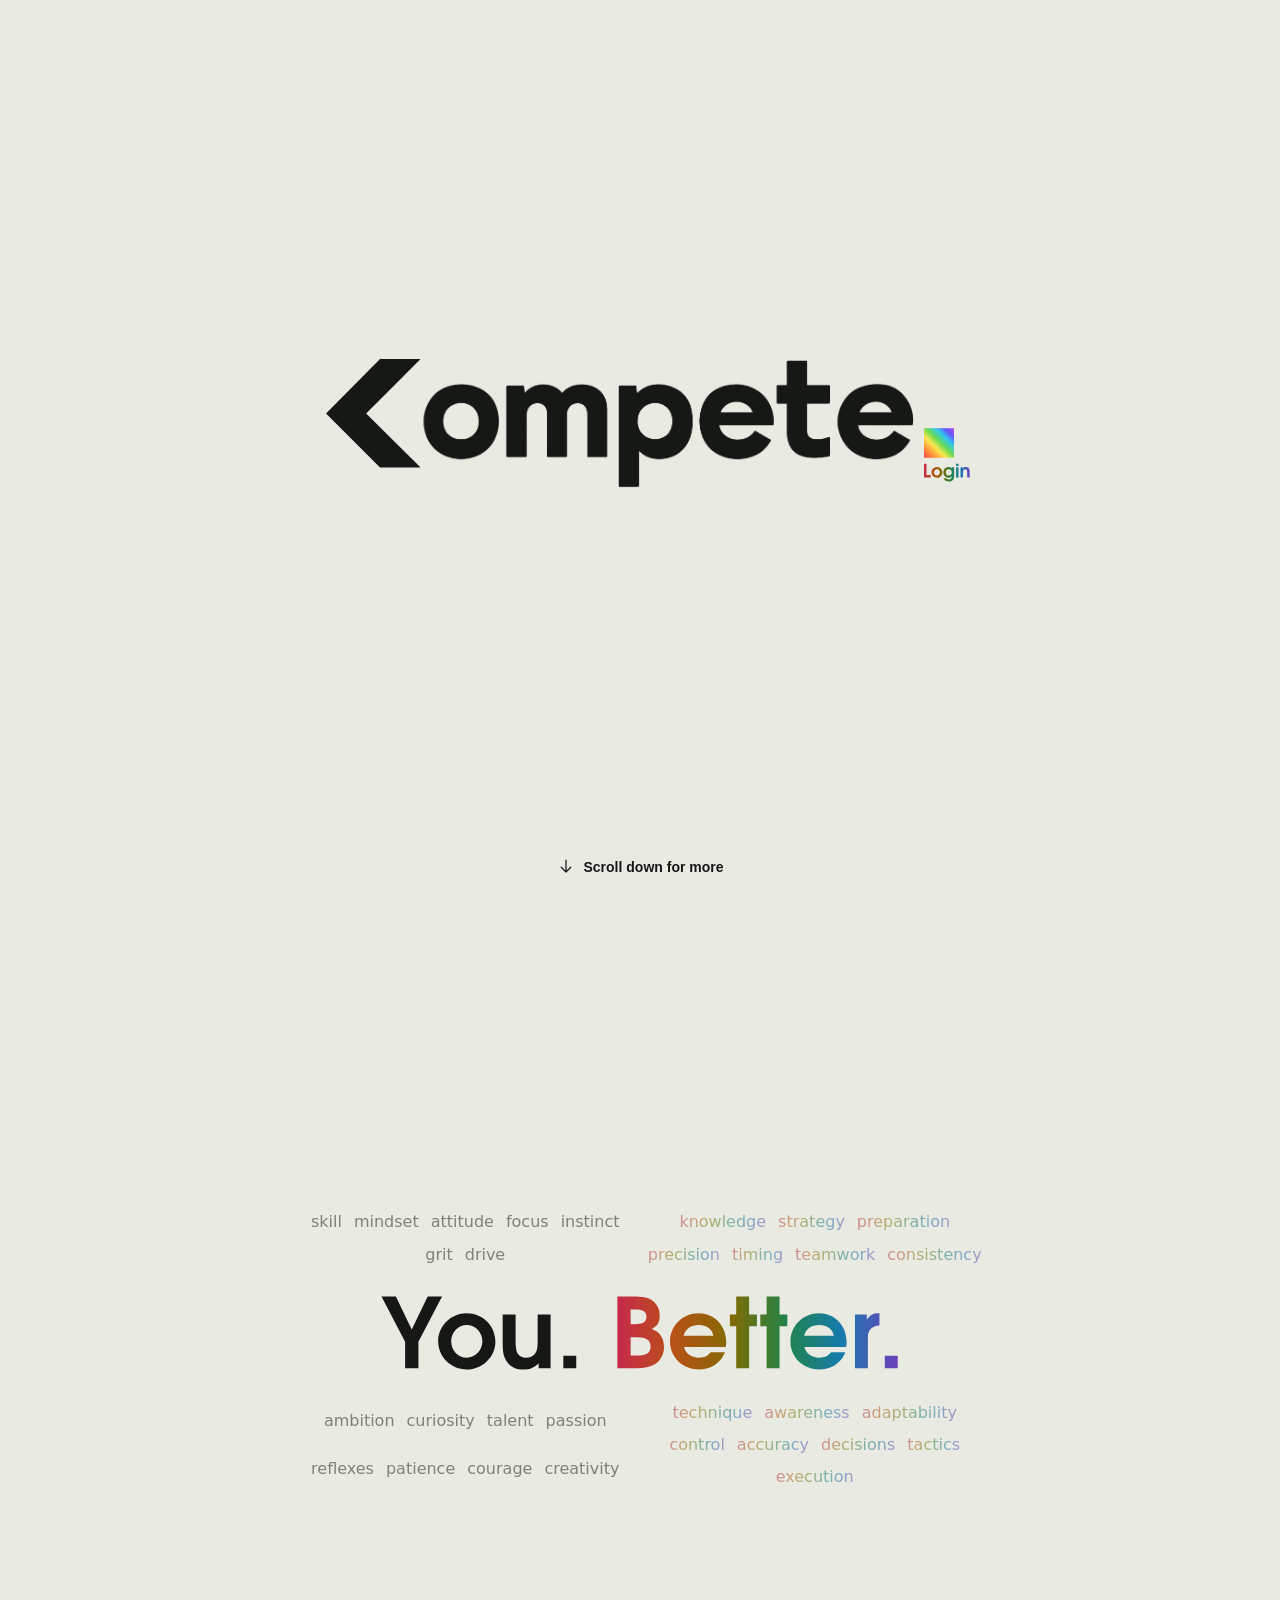
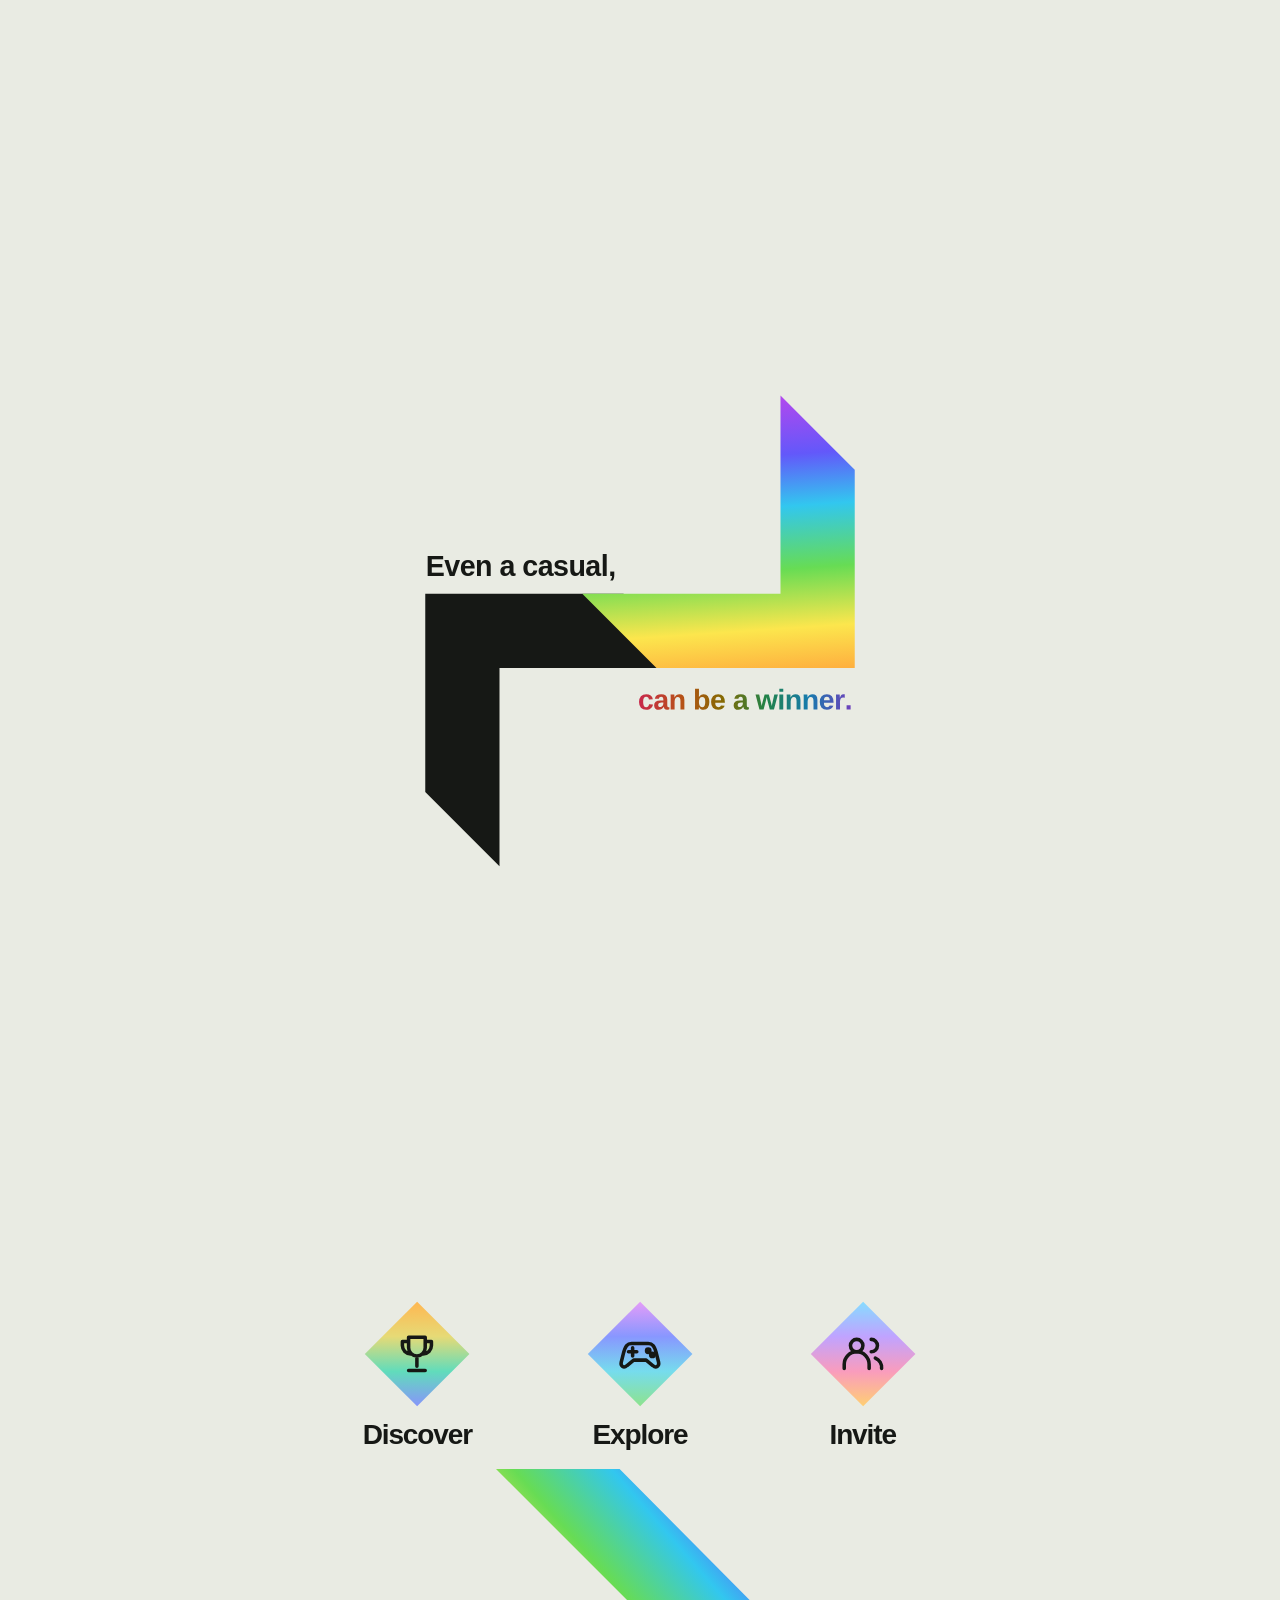
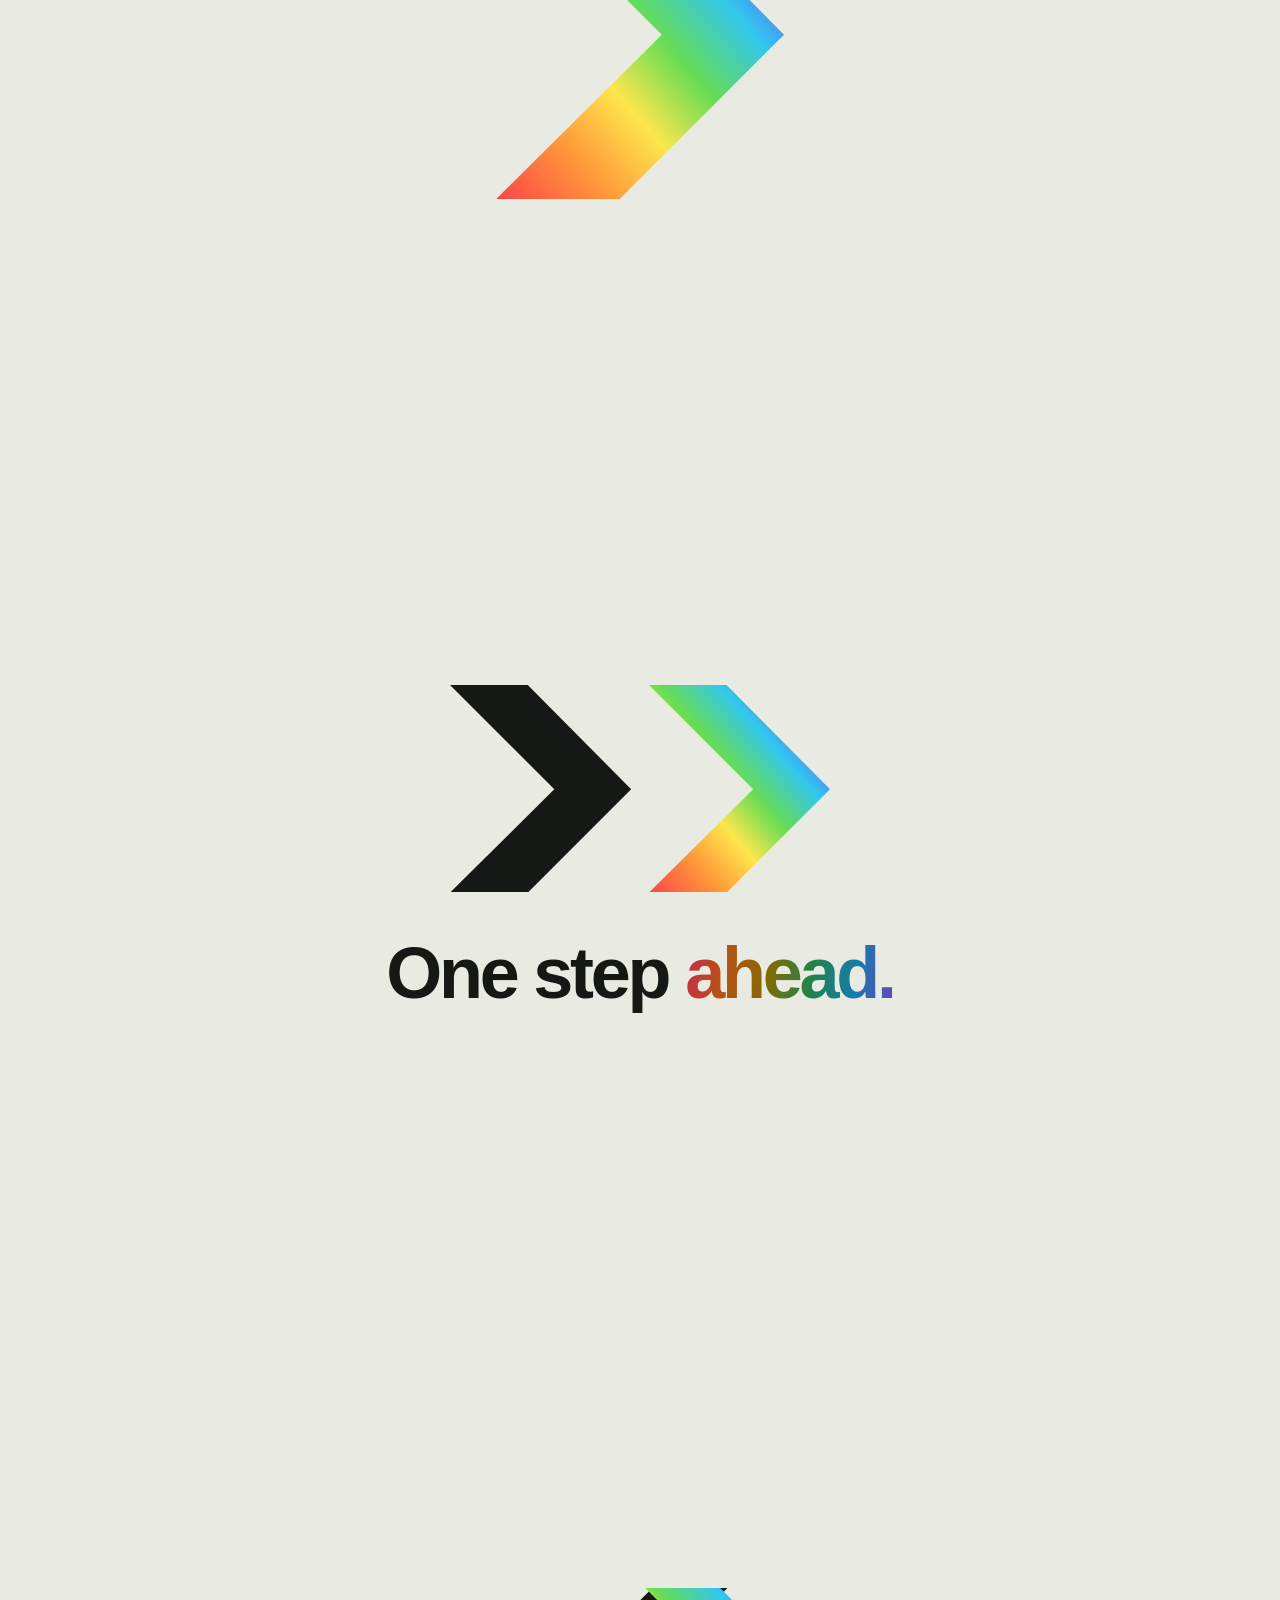
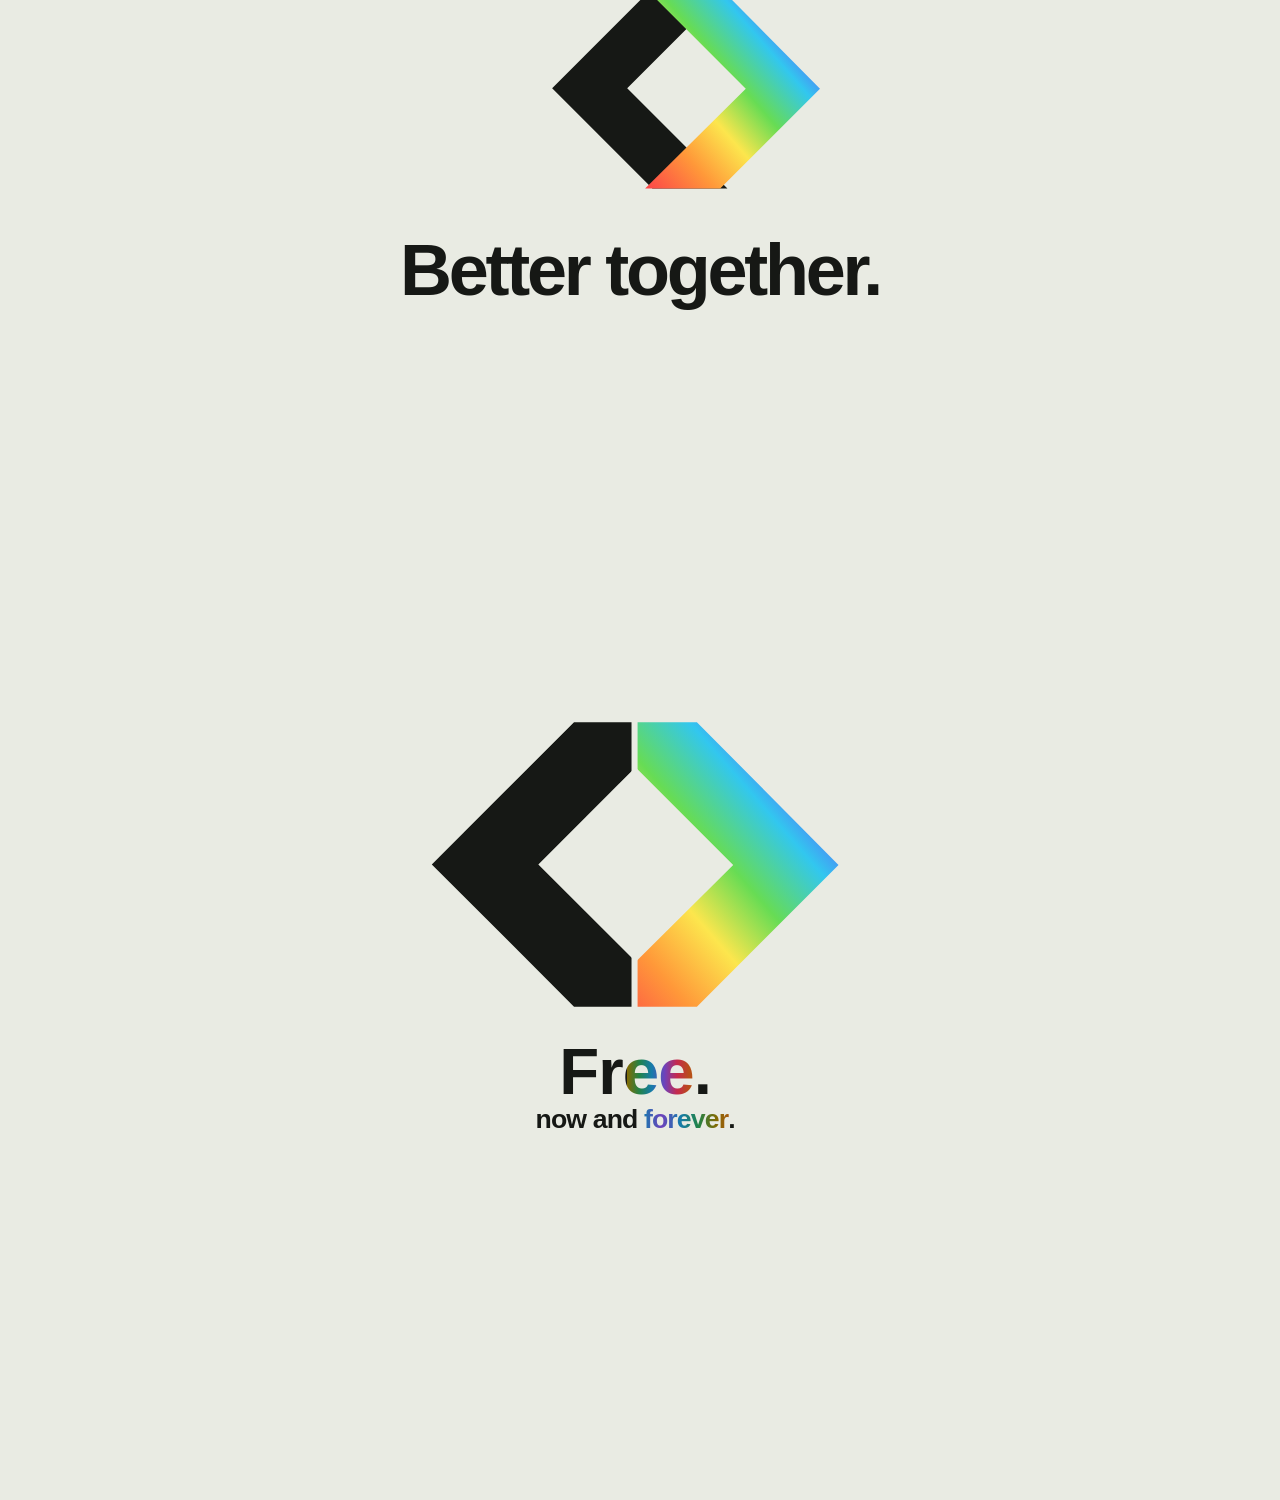
==== commit 1a5391de: "Split Free into black and animated rainbow halves" ====
--- a/index.html
+++ b/index.html
@@ -277,6 +277,15 @@
 <section id="house" class="house-scene" aria-label="Free. now and forever." lang="en">
 <svg class="house-marks" viewBox="-18 86 380 230" aria-hidden="true">
   <defs>
+    <linearGradient id="free-split" gradientUnits="userSpaceOnUse" x1="109" x2="213" y1="218" y2="218">
+<stop offset="0" stop-color="var(--ink)"/><stop offset=".5" stop-color="var(--ink)"/>
+<stop offset="50%" stop-color="#c8294b"><animate attributeName="stop-color" values="#c8294b;#b75117;#846a02;#218348;#167bad;#6e41bc;#c8294b" dur="6s" repeatCount="indefinite"/></stop>
+<stop offset="60%" stop-color="#b75117"><animate attributeName="stop-color" values="#b75117;#846a02;#218348;#167bad;#6e41bc;#c8294b;#b75117" dur="6s" repeatCount="indefinite"/></stop>
+<stop offset="70%" stop-color="#846a02"><animate attributeName="stop-color" values="#846a02;#218348;#167bad;#6e41bc;#c8294b;#b75117;#846a02" dur="6s" repeatCount="indefinite"/></stop>
+<stop offset="80%" stop-color="#218348"><animate attributeName="stop-color" values="#218348;#167bad;#6e41bc;#c8294b;#b75117;#846a02;#218348" dur="6s" repeatCount="indefinite"/></stop>
+<stop offset="90%" stop-color="#167bad"><animate attributeName="stop-color" values="#167bad;#6e41bc;#c8294b;#b75117;#846a02;#218348;#167bad" dur="6s" repeatCount="indefinite"/></stop>
+<stop offset="100%" stop-color="#6e41bc"><animate attributeName="stop-color" values="#6e41bc;#c8294b;#b75117;#846a02;#218348;#167bad;#6e41bc" dur="6s" repeatCount="indefinite"/></stop>
+</linearGradient>
     <linearGradient id="forever-spectrum" href="#better-text-spectrum" gradientUnits="userSpaceOnUse" x1="164" x2="240" y1="255" y2="255" spreadMethod="reflect">
       <animateTransform attributeName="gradientTransform" type="translate" values="0 0;-152 0" dur="6s" repeatCount="indefinite"/>
     </linearGradient>
@@ -287,7 +296,7 @@
     <g clip-path="url(#house-left-half)"><g class="house-left"><use href="#interlock-chevron"/></g></g>
     <g clip-path="url(#house-right-half)"><g transform="translate(131 0)"><g class="house-right"><use href="#ahead-chevron" fill="url(#ahead-spectrum)"/></g></g></g>
   </g>
-  <text class="house-copy" x="168" y="237"><tspan x="168" font-size="54">Free.</tspan><tspan x="168" dy="28" font-size="22">now and <tspan fill="url(#forever-spectrum)">forever</tspan>.</tspan></text>
+  <g class="house-copy"><text x="168" y="237" style="font-size:54px"><tspan fill="url(#free-split)">Free</tspan>.</text><text x="168" y="237"><tspan x="168" dy="28" font-size="22">now and <tspan fill="url(#forever-spectrum)">forever</tspan>.</tspan></text></g>
 </svg>
 </section>
 </main>
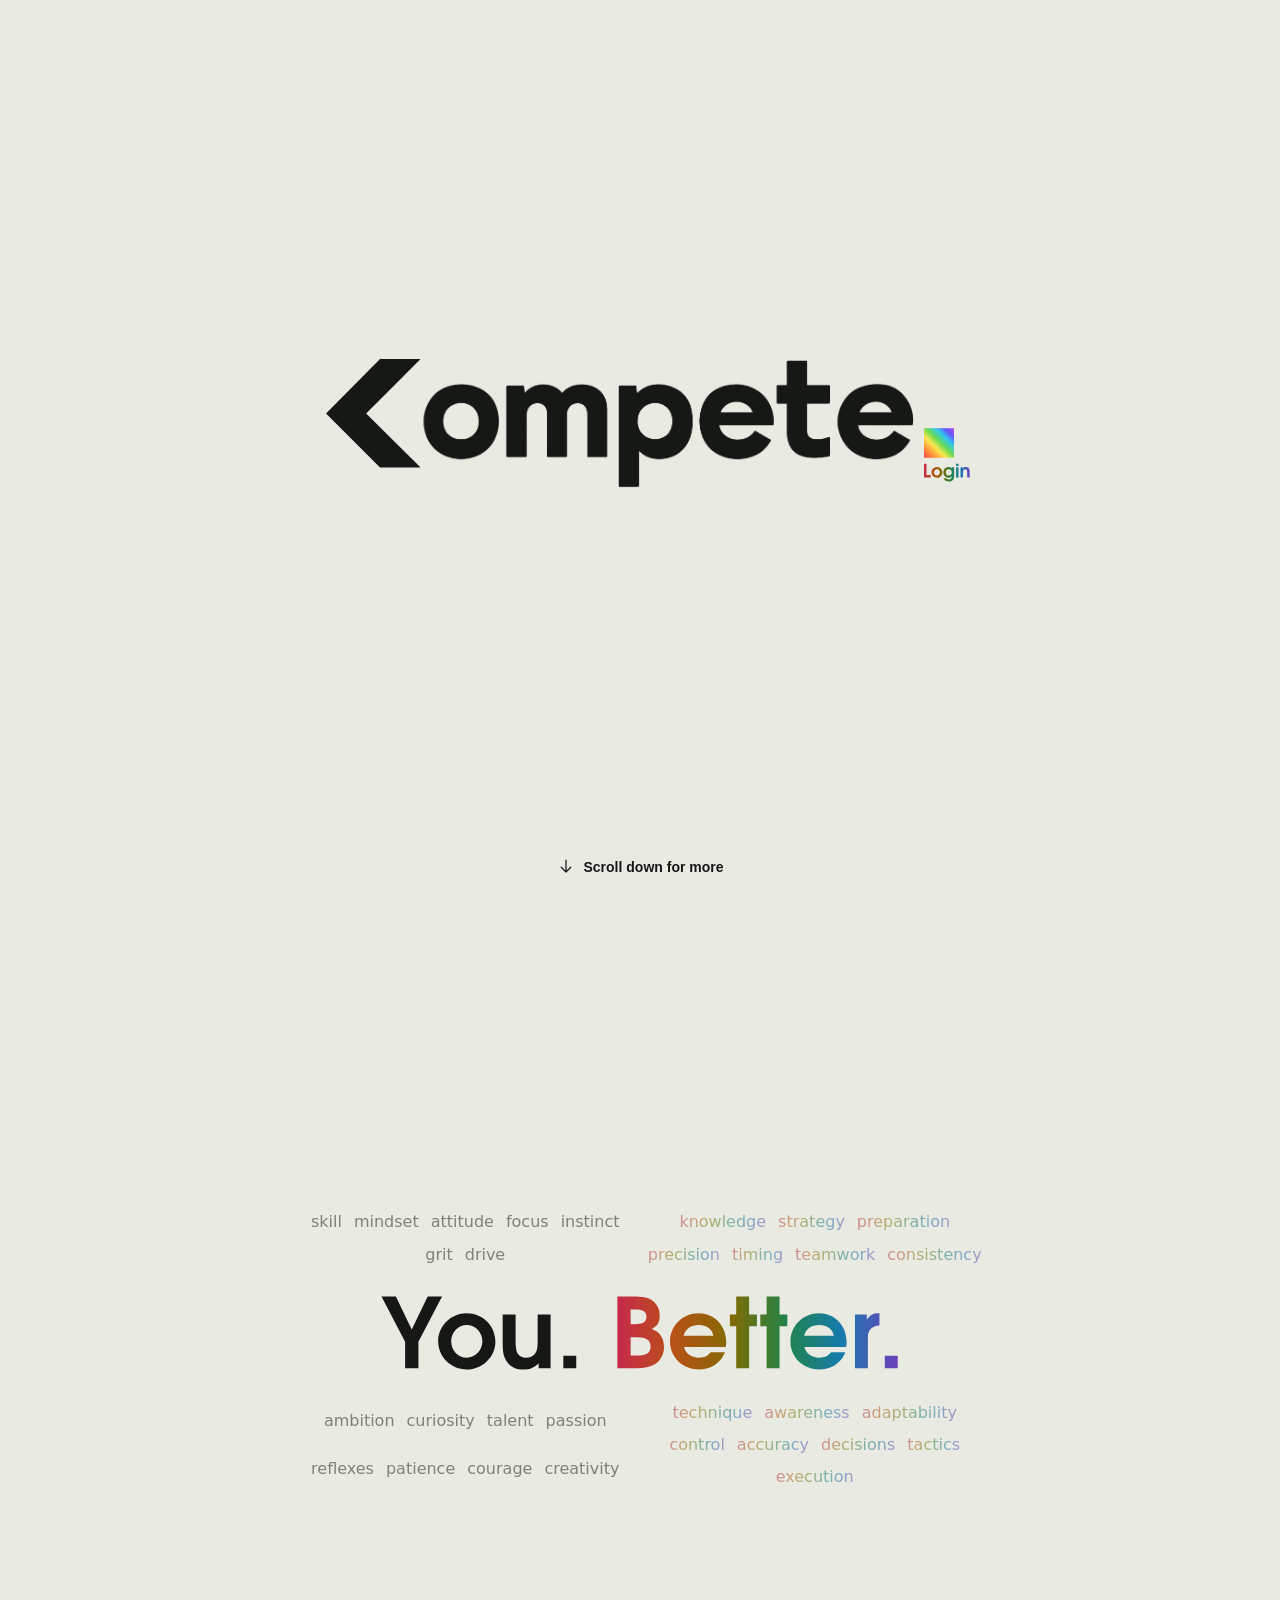
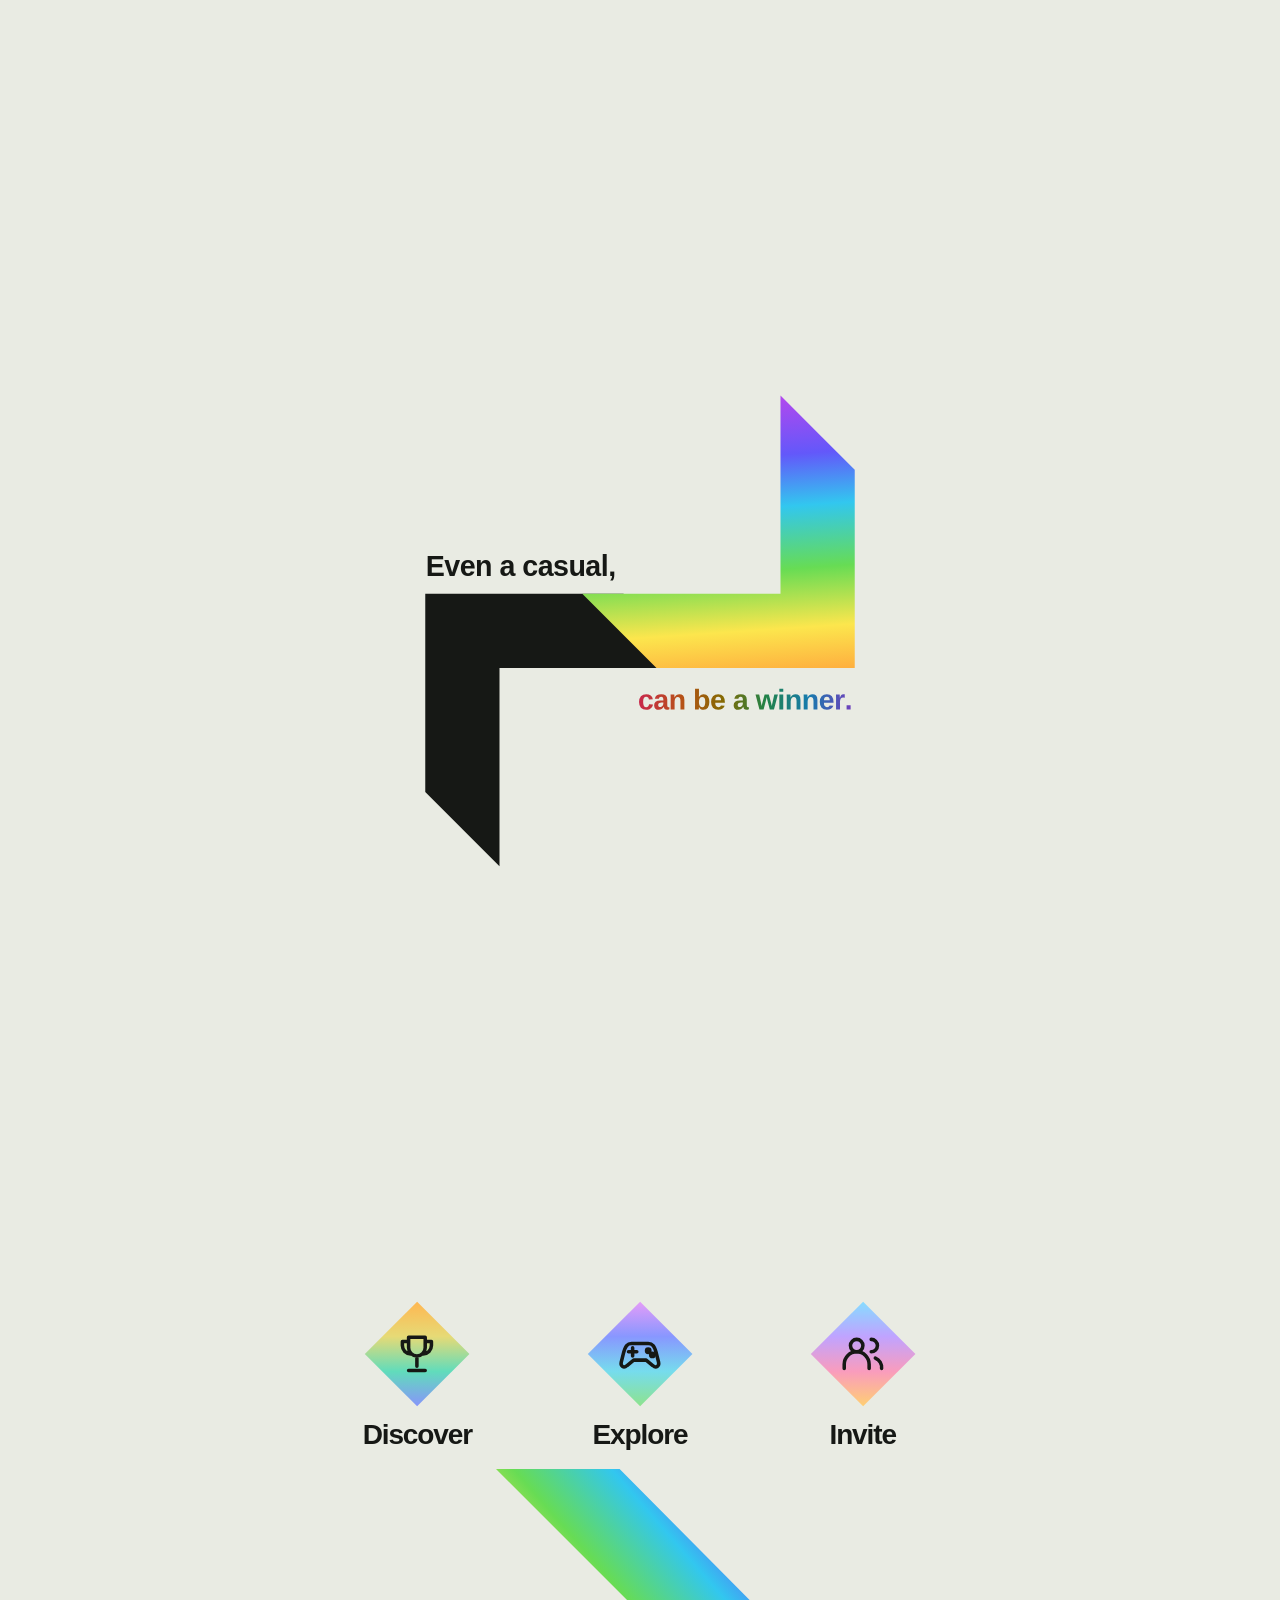
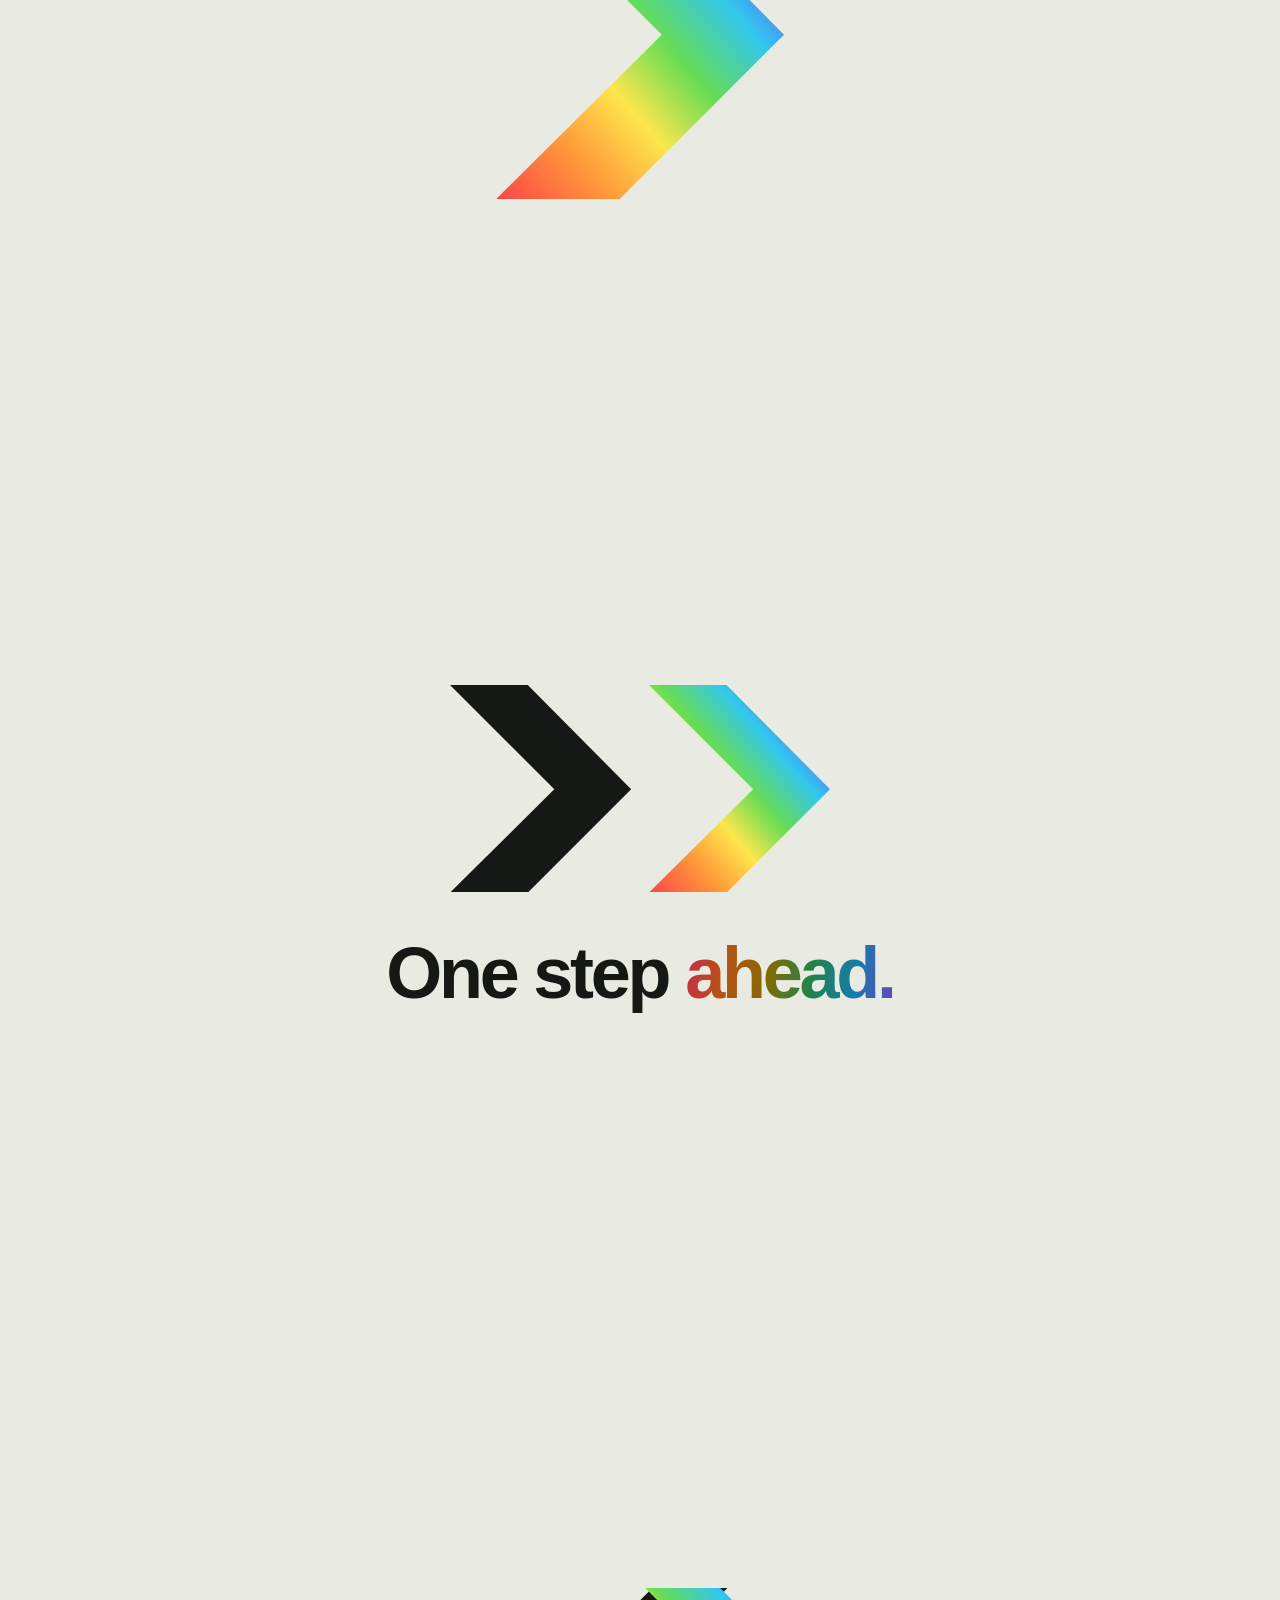
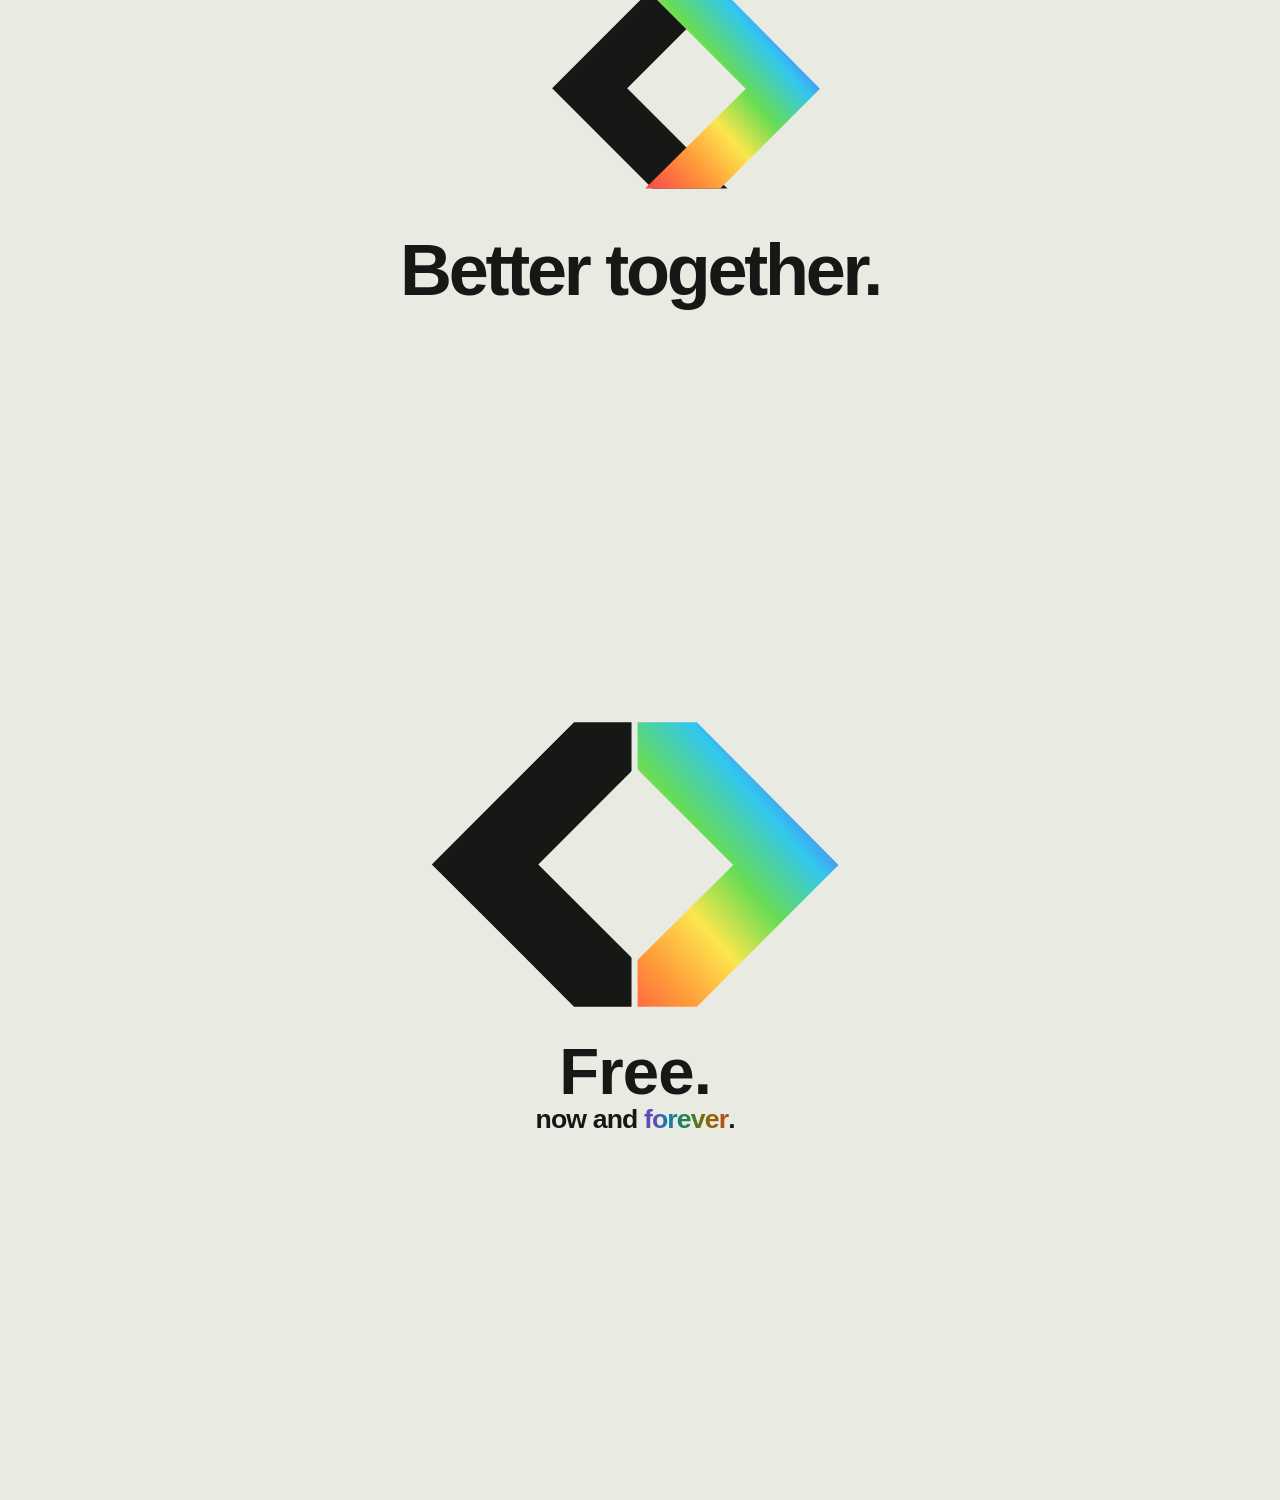
==== commit 961863fe: "Restore solid black Free headline" ====
--- a/index.html
+++ b/index.html
@@ -277,15 +277,6 @@
 <section id="house" class="house-scene" aria-label="Free. now and forever." lang="en">
 <svg class="house-marks" viewBox="-18 86 380 230" aria-hidden="true">
   <defs>
-    <linearGradient id="free-split" gradientUnits="userSpaceOnUse" x1="109" x2="213" y1="218" y2="218">
-<stop offset="0" stop-color="var(--ink)"/><stop offset=".5" stop-color="var(--ink)"/>
-<stop offset="50%" stop-color="#c8294b"><animate attributeName="stop-color" values="#c8294b;#b75117;#846a02;#218348;#167bad;#6e41bc;#c8294b" dur="6s" repeatCount="indefinite"/></stop>
-<stop offset="60%" stop-color="#b75117"><animate attributeName="stop-color" values="#b75117;#846a02;#218348;#167bad;#6e41bc;#c8294b;#b75117" dur="6s" repeatCount="indefinite"/></stop>
-<stop offset="70%" stop-color="#846a02"><animate attributeName="stop-color" values="#846a02;#218348;#167bad;#6e41bc;#c8294b;#b75117;#846a02" dur="6s" repeatCount="indefinite"/></stop>
-<stop offset="80%" stop-color="#218348"><animate attributeName="stop-color" values="#218348;#167bad;#6e41bc;#c8294b;#b75117;#846a02;#218348" dur="6s" repeatCount="indefinite"/></stop>
-<stop offset="90%" stop-color="#167bad"><animate attributeName="stop-color" values="#167bad;#6e41bc;#c8294b;#b75117;#846a02;#218348;#167bad" dur="6s" repeatCount="indefinite"/></stop>
-<stop offset="100%" stop-color="#6e41bc"><animate attributeName="stop-color" values="#6e41bc;#c8294b;#b75117;#846a02;#218348;#167bad;#6e41bc" dur="6s" repeatCount="indefinite"/></stop>
-</linearGradient>
     <linearGradient id="forever-spectrum" href="#better-text-spectrum" gradientUnits="userSpaceOnUse" x1="164" x2="240" y1="255" y2="255" spreadMethod="reflect">
       <animateTransform attributeName="gradientTransform" type="translate" values="0 0;-152 0" dur="6s" repeatCount="indefinite"/>
     </linearGradient>
@@ -296,7 +287,7 @@
     <g clip-path="url(#house-left-half)"><g class="house-left"><use href="#interlock-chevron"/></g></g>
     <g clip-path="url(#house-right-half)"><g transform="translate(131 0)"><g class="house-right"><use href="#ahead-chevron" fill="url(#ahead-spectrum)"/></g></g></g>
   </g>
-  <g class="house-copy"><text x="168" y="237" style="font-size:54px"><tspan fill="url(#free-split)">Free</tspan>.</text><text x="168" y="237"><tspan x="168" dy="28" font-size="22">now and <tspan fill="url(#forever-spectrum)">forever</tspan>.</tspan></text></g>
+  <text class="house-copy" x="168" y="237"><tspan x="168" font-size="54">Free.</tspan><tspan x="168" dy="28" font-size="22">now and <tspan fill="url(#forever-spectrum)">forever</tspan>.</tspan></text>
 </svg>
 </section>
 </main>
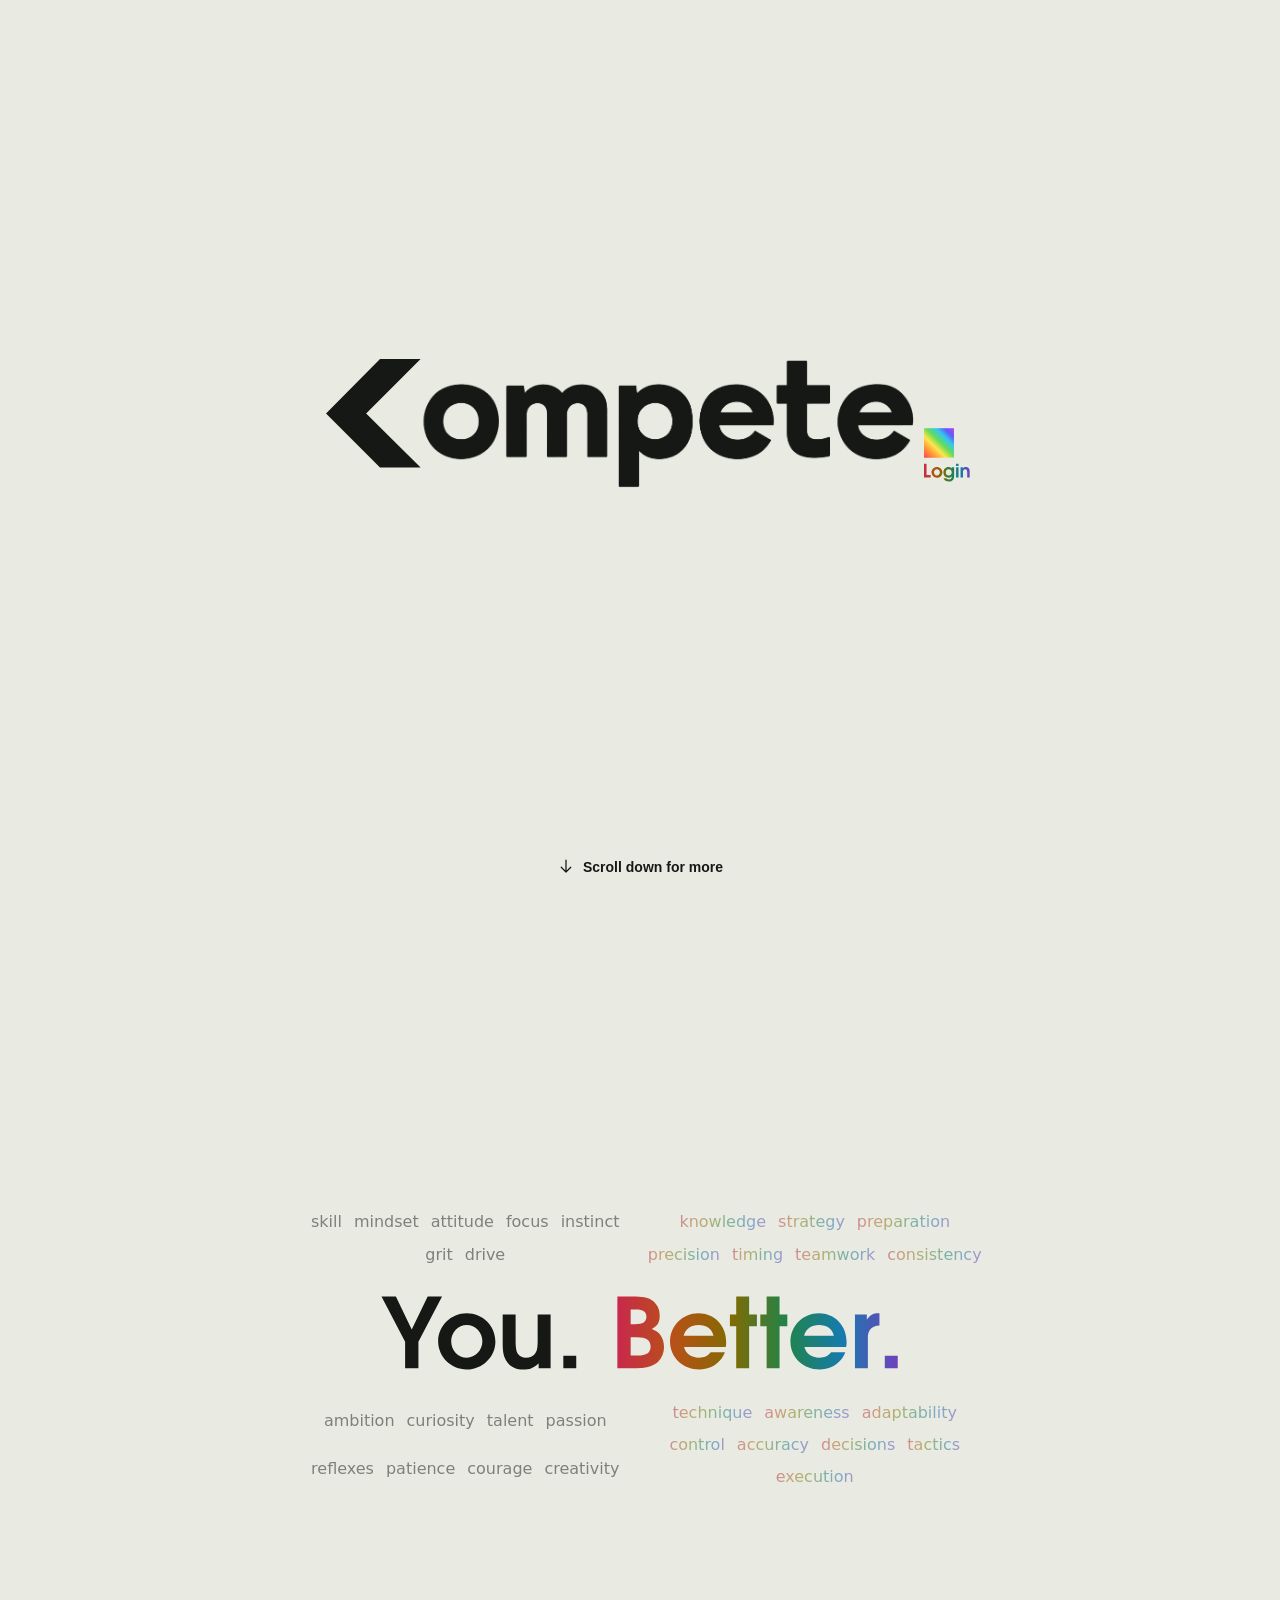
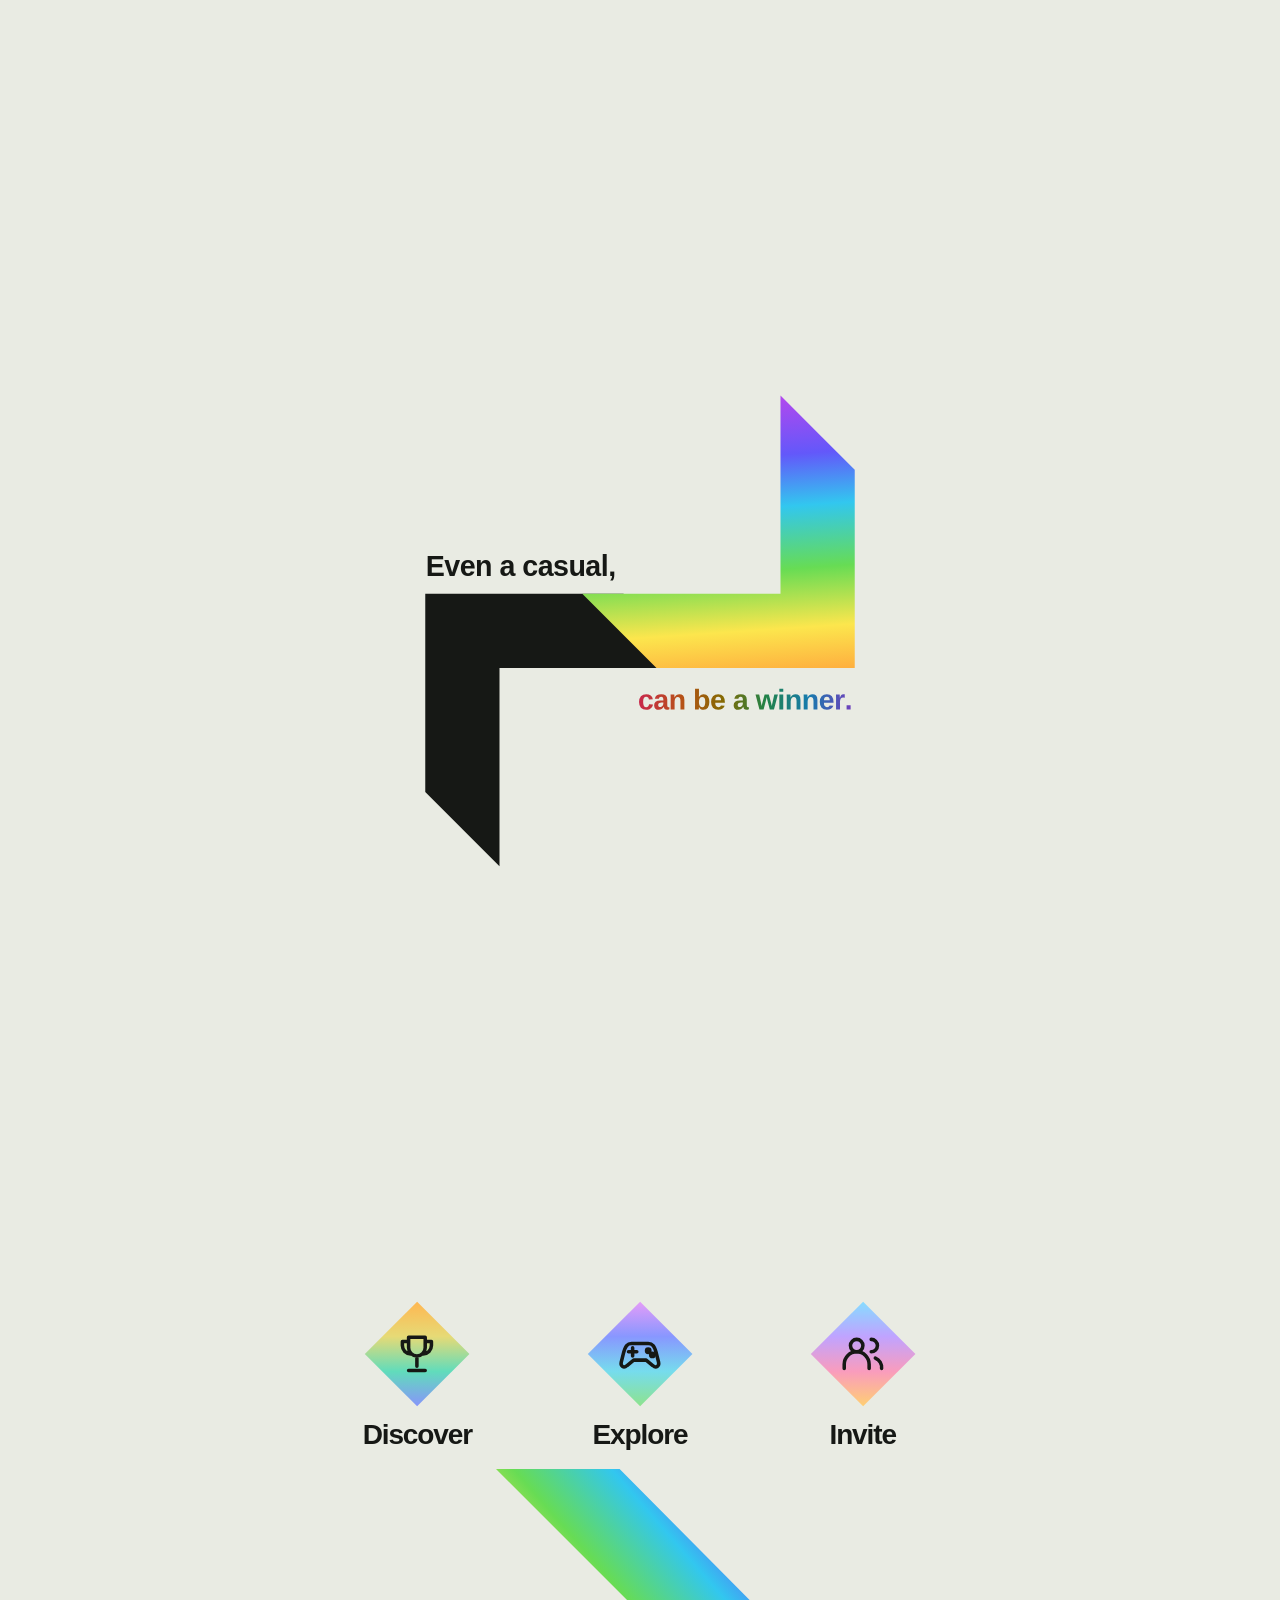
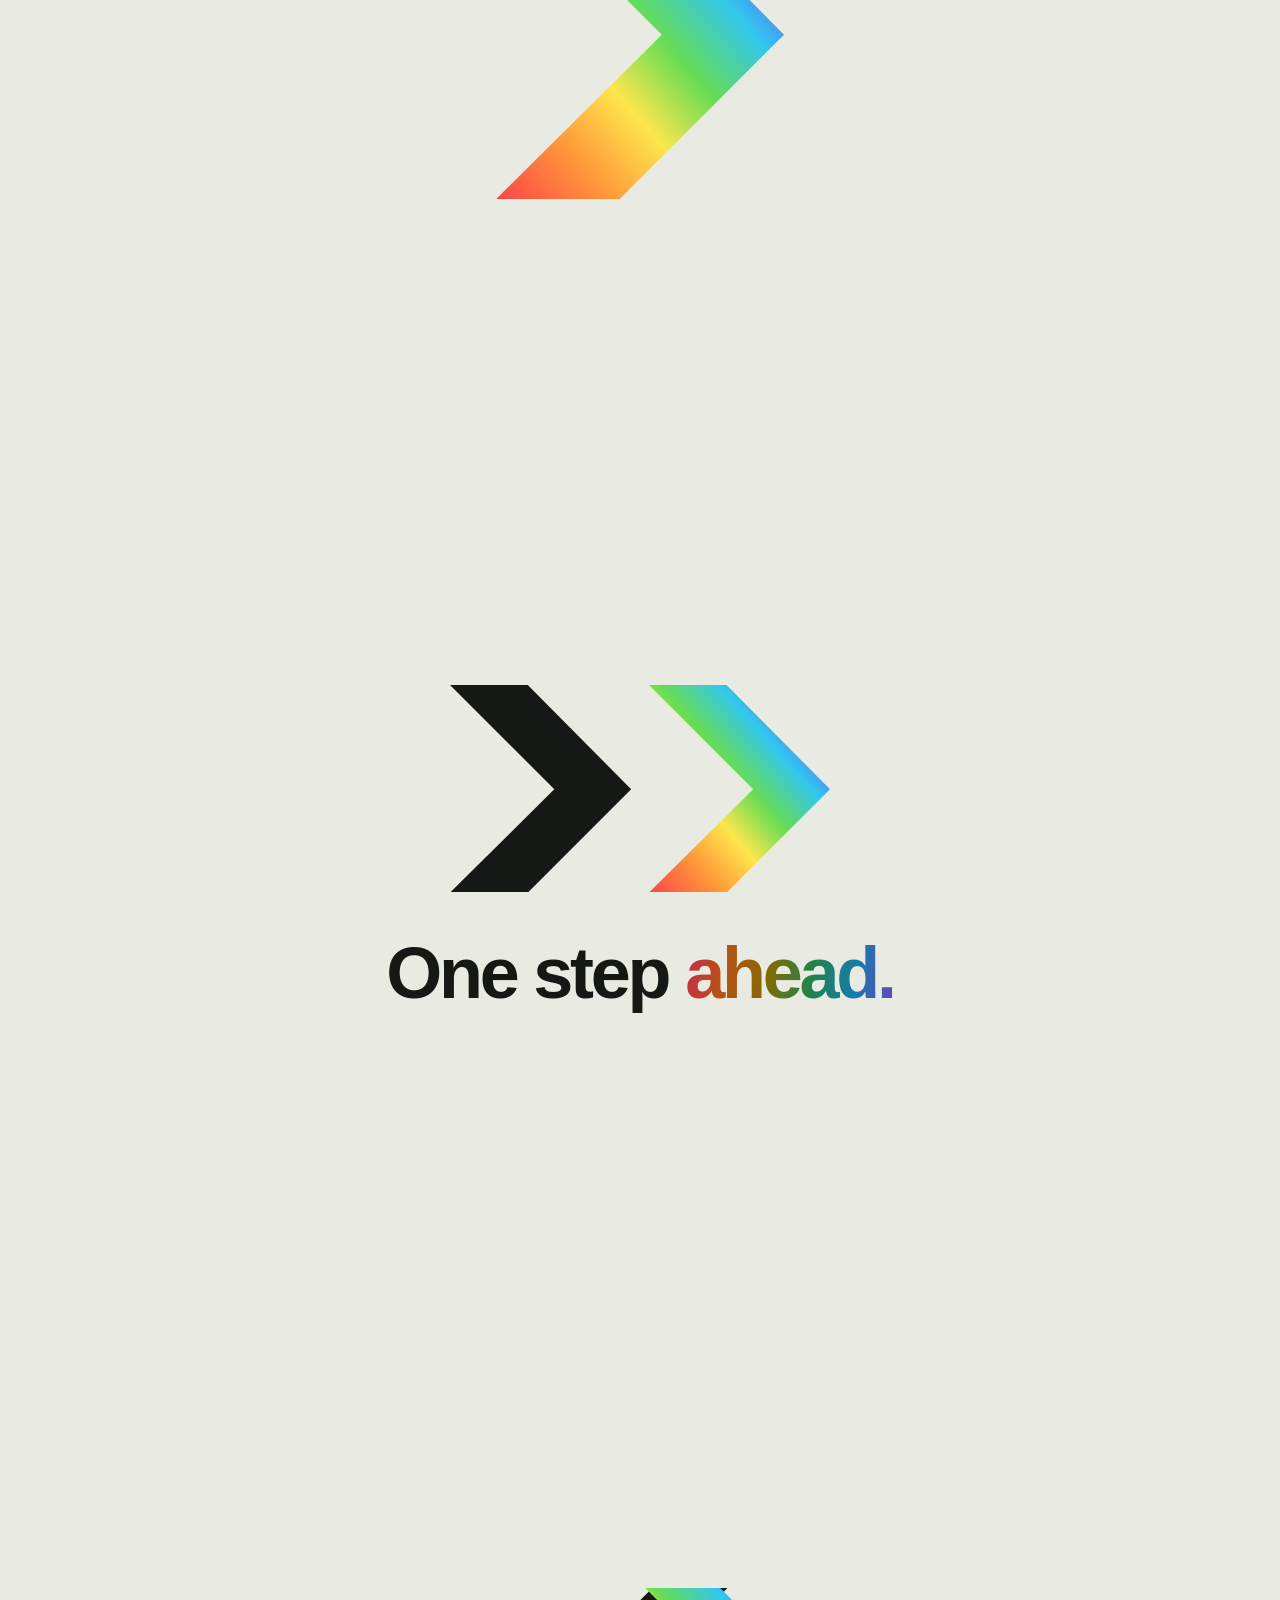
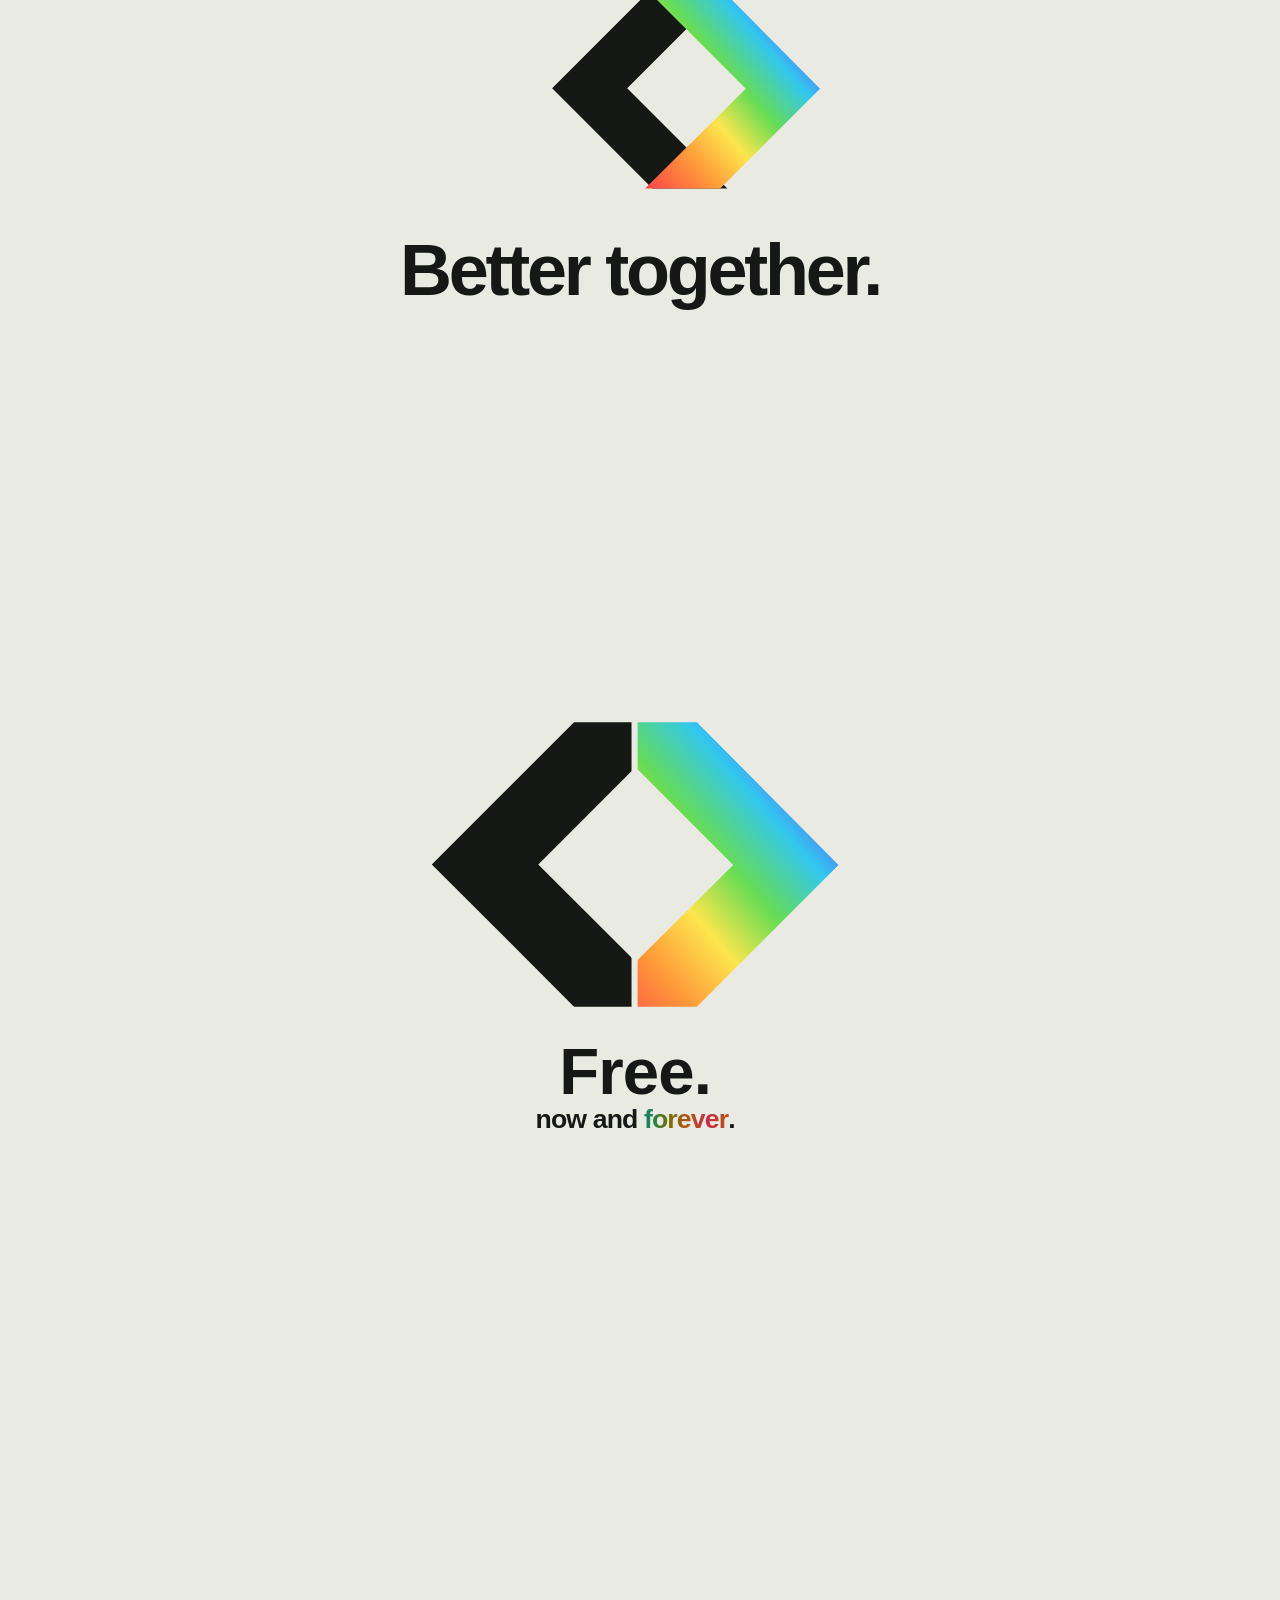
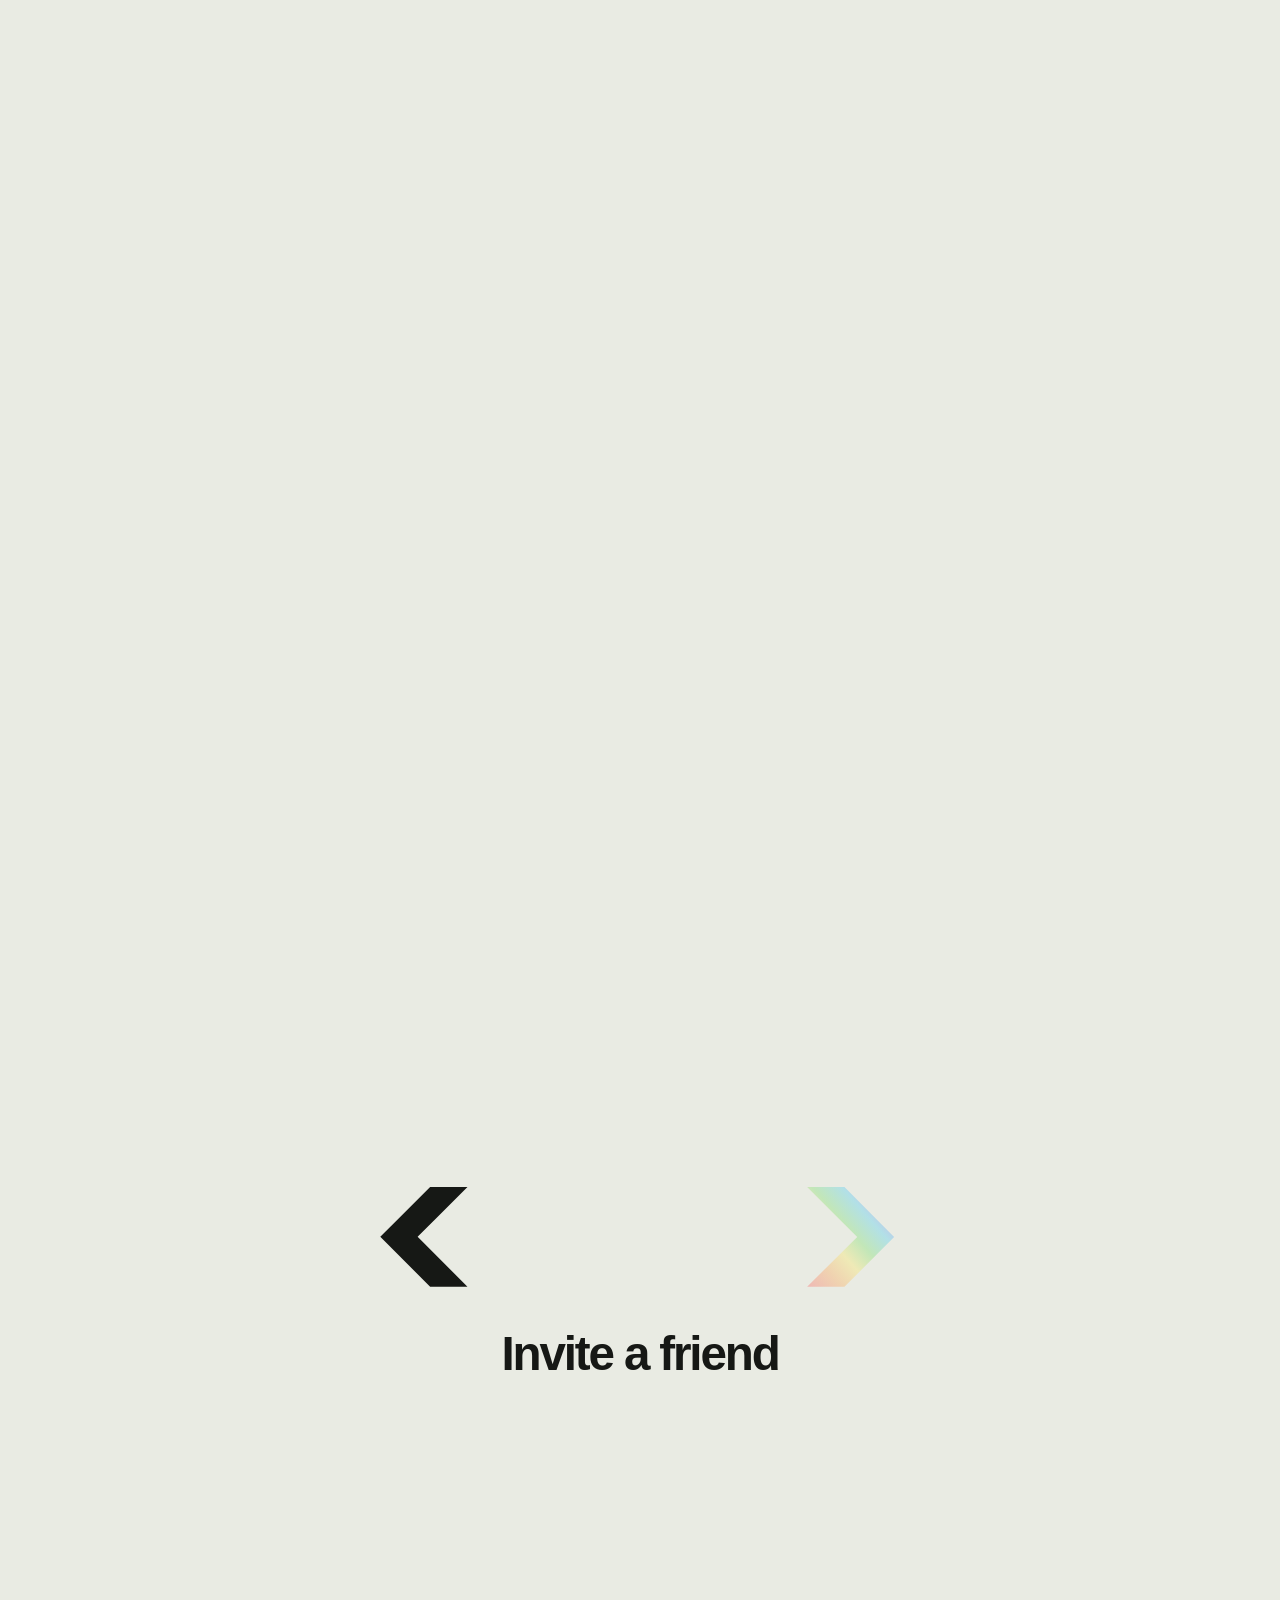
==== commit c1883e5d: "Add One step ahead and Invite a friend motion scenes" ====
--- a/index.html
+++ b/index.html
@@ -163,6 +163,30 @@
   .house-scene.revealed .house-copy{animation:house-copy-in .32s 1.13s both}
 }
 @keyframes house-copy-in{from{opacity:0}to{opacity:1}}
+
+.motion-study {
+  min-height:100svh;
+  display:grid;
+  grid-template-columns:minmax(0,1fr);
+  place-items:center;
+  overflow:hidden;
+  overflow:clip;
+}
+.motion-study svg {
+  display:block;
+  width:min(125vw,900px);
+  height:auto;
+  fill:var(--ink);
+}
+.motion-study text {
+  font-family:inherit;
+  font-weight:700;
+  letter-spacing:-.045em;
+  text-anchor:middle;
+}
+@media(prefers-reduced-motion:no-preference){
+  #one-step-ahead .speed-caption { filter:hue-rotate(var(--compete-hue)) }
+}
 </style>
 </head>
 <body>
@@ -289,6 +313,29 @@
   </g>
   <text class="house-copy" x="168" y="237"><tspan x="168" font-size="54">Free.</tspan><tspan x="168" dy="28" font-size="22">now and <tspan fill="url(#forever-spectrum)">forever</tspan>.</tspan></text>
 </svg>
+</section>
+<section id="one-step-ahead" class="motion-study" lang="en" aria-label="One step ahead.">
+  <svg viewBox="0 0 700 350" role="img" aria-label="One step ahead.">
+    <g class="speed-mark" transform="translate(262 80) scale(.4)"><use href="#ahead-chevron"/></g>
+    <g class="speed-mark" transform="translate(355 80) scale(.4)" fill="url(#ahead-spectrum)"><use href="#ahead-chevron"/></g>
+    <text class="speed-caption" x="350" y="257" font-size="48">One step <tspan fill="url(#better-text-spectrum)">ahead.</tspan></text>
+  </svg>
+</section>
+<section id="invite-a-friend" class="motion-study" lang="en" aria-label="Invite a friend">
+  <svg viewBox="0 0 700 350" role="img" aria-label="Invite a friend">
+    <defs>
+      <path id="invite-route" d="M219 165C288 75 415 253 481 165"/>
+      <mask id="invite-route-reveal" maskUnits="userSpaceOnUse" x="200" y="75" width="300" height="180">
+        <use href="#invite-route" fill="none" stroke="white" stroke-width="9" stroke-linecap="round"/>
+      </mask>
+    </defs>
+    <use href="#invite-route" fill="none" stroke="#85867d" stroke-width="3" stroke-dasharray="3 8" stroke-linecap="round" mask="url(#invite-route-reveal)"/>
+    <use href="#interlock-chevron" transform="translate(148 126) scale(.33)"/>
+    <use class="invite-destination" href="#ahead-chevron" transform="translate(480 126) scale(.33)" fill="url(#ahead-spectrum)"/>
+    <circle class="invite-dot" cx="219" cy="165" r="5" fill="#7451cc" opacity="0"/>
+    <circle class="invite-pulse" cx="495" cy="165" r="5" fill="none" stroke="#926bbc" stroke-width="2" opacity="0"/>
+    <text x="350" y="268" font-size="37">Invite a friend</text>
+  </svg>
 </section>
 </main>
 <script src="compete.js?v=winner-scene" defer></script>
@@ -384,5 +431,108 @@
   }
 })();
 </script>
+<script>
+(() => {
+  if (!('IntersectionObserver' in window)) return;
+
+  const preference = matchMedia('(prefers-reduced-motion: reduce)');
+  const phase = (frame, from, to) => Math.max(0, Math.min(1, (frame - from) / (to - from)));
+  const smooth = t => t * t * (3 - 2 * t);
+  const easeOut = t => 1 - (1 - t) ** 3;
+
+  // Use the motion lab's 60 fps time scale, independent of display refresh rate.
+  function playOnEntry(section, lastFrame, draw) {
+    let request = 0;
+    let entered = false;
+    function showStill() {
+      cancelAnimationFrame(request);
+      draw(lastFrame);
+    }
+    function play() {
+      cancelAnimationFrame(request);
+      const start = performance.now();
+      draw(0);
+      function tick(now) {
+        const frame = Math.min(lastFrame, (now - start) * 0.06);
+        draw(frame);
+        if (frame < lastFrame) request = requestAnimationFrame(tick);
+      }
+      request = requestAnimationFrame(tick);
+    }
+    const observer = new IntersectionObserver(entries => {
+      for (const entry of entries) {
+        if (entry.intersectionRatio >= 0.3 && !entered) {
+          entered = true;
+          if (!preference.matches) play();
+        } else if (!entry.isIntersecting) {
+          entered = false;
+          cancelAnimationFrame(request);
+          draw(preference.matches ? lastFrame : 0);
+        }
+      }
+    }, {threshold:[0, 0.3]});
+    draw(preference.matches ? lastFrame : 0);
+    observer.observe(section);
+    preference.addEventListener('change', () => {
+      if (preference.matches) showStill();
+      else if (entered) play();
+      else draw(0);
+    });
+  }
+
+  const speed = document.getElementById('one-step-ahead');
+  const caption = speed.querySelector('.speed-caption');
+  const layers = Array.from(speed.querySelectorAll('.speed-mark'), mark => {
+    const copies = [];
+    for (let i = 0; i < 4; i++) {
+      const copy = mark.cloneNode(true);
+      copy.removeAttribute('class');
+      copy.setAttribute('opacity', '0');
+      mark.before(copy);
+      copies.push(copy);
+    }
+    return [...copies, mark];
+  });
+  function position(frame, index) {
+    const start = -210 - 22 * index;
+    const end = 262 + 93 * index;
+    return start + (end - start) * easeOut(phase(frame, 9 + 5 * index, 52 + 3 * index));
+  }
+  playOnEntry(speed, 65, frame => {
+    layers.forEach((copies, index) => {
+      const leadingX = position(frame, index);
+      copies.forEach((copy, j) => {
+        const x = position(frame - (4 - j) * 2.5, index);
+        copy.setAttribute('transform', 'translate(' + x + ' 80) scale(.4)');
+        if (j < 4) copy.setAttribute('opacity', (.035 + j * .045) * Math.min(1, Math.abs(leadingX - x) / 16));
+      });
+    });
+    const reveal = smooth(phase(frame, 37, 62));
+    caption.setAttribute('opacity', reveal);
+    caption.setAttribute('transform', 'translate(0 ' + 10 * (1 - reveal) + ')');
+  });
+
+  const invite = document.getElementById('invite-a-friend');
+  const route = invite.querySelector('#invite-route');
+  const length = route.getTotalLength();
+  const reveal = invite.querySelector('mask use');
+  const dot = invite.querySelector('.invite-dot');
+  const receiver = invite.querySelector('.invite-destination');
+  const ring = invite.querySelector('.invite-pulse');
+  reveal.setAttribute('stroke-dasharray', length + ' ' + length);
+  playOnEntry(invite, 89, frame => {
+    const progress = smooth(phase(frame, 12, 66));
+    const point = route.getPointAtLength(length * progress);
+    reveal.setAttribute('stroke-dashoffset', length * (1 - progress));
+    dot.setAttribute('cx', point.x);
+    dot.setAttribute('cy', point.y);
+    dot.setAttribute('opacity', frame >= 12 && frame < 66 ? 1 : 0);
+    receiver.setAttribute('opacity', .3 + .7 * smooth(phase(frame, 65, 73)));
+    const pulse = phase(frame, 66, 89);
+    ring.setAttribute('r', 5 + 42 * easeOut(pulse));
+    ring.setAttribute('opacity', frame >= 66 ? .65 * (1 - pulse) : 0);
+  });
+})();
+</script>
 </body>
 </html>
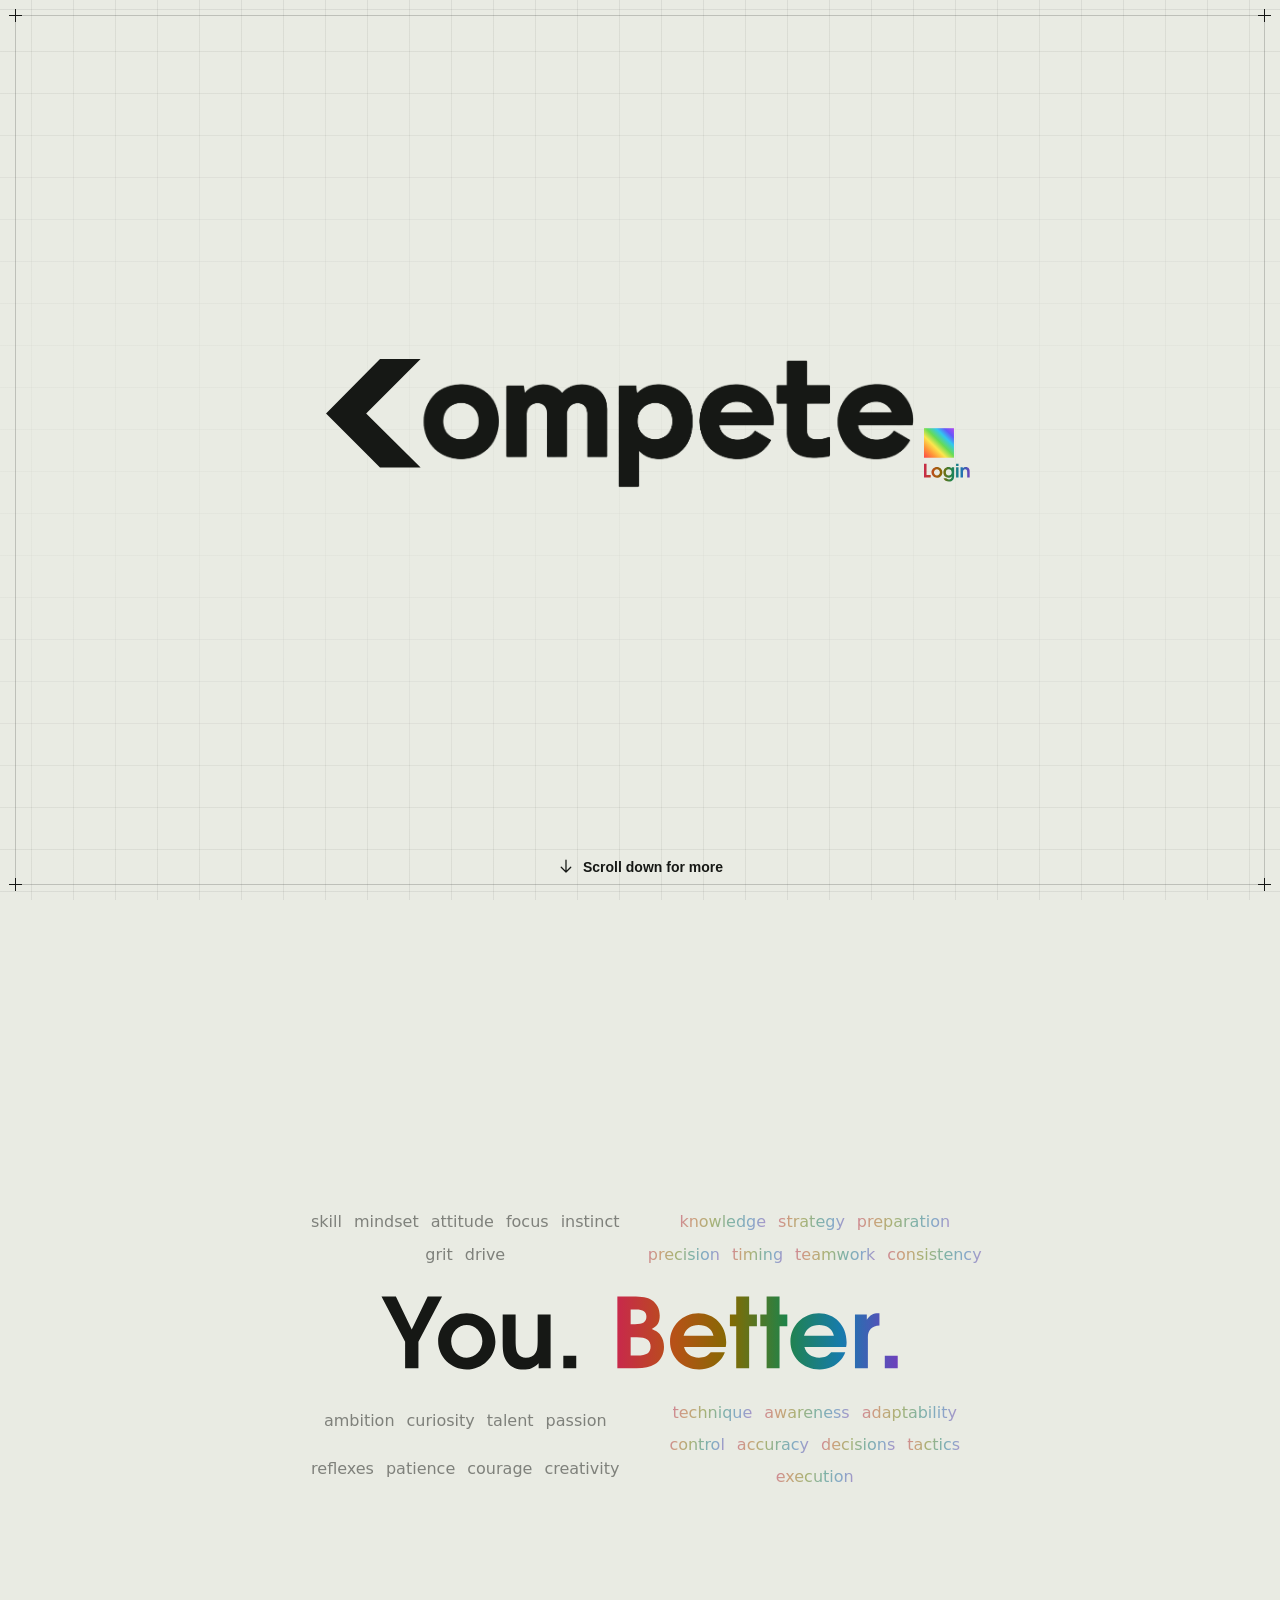
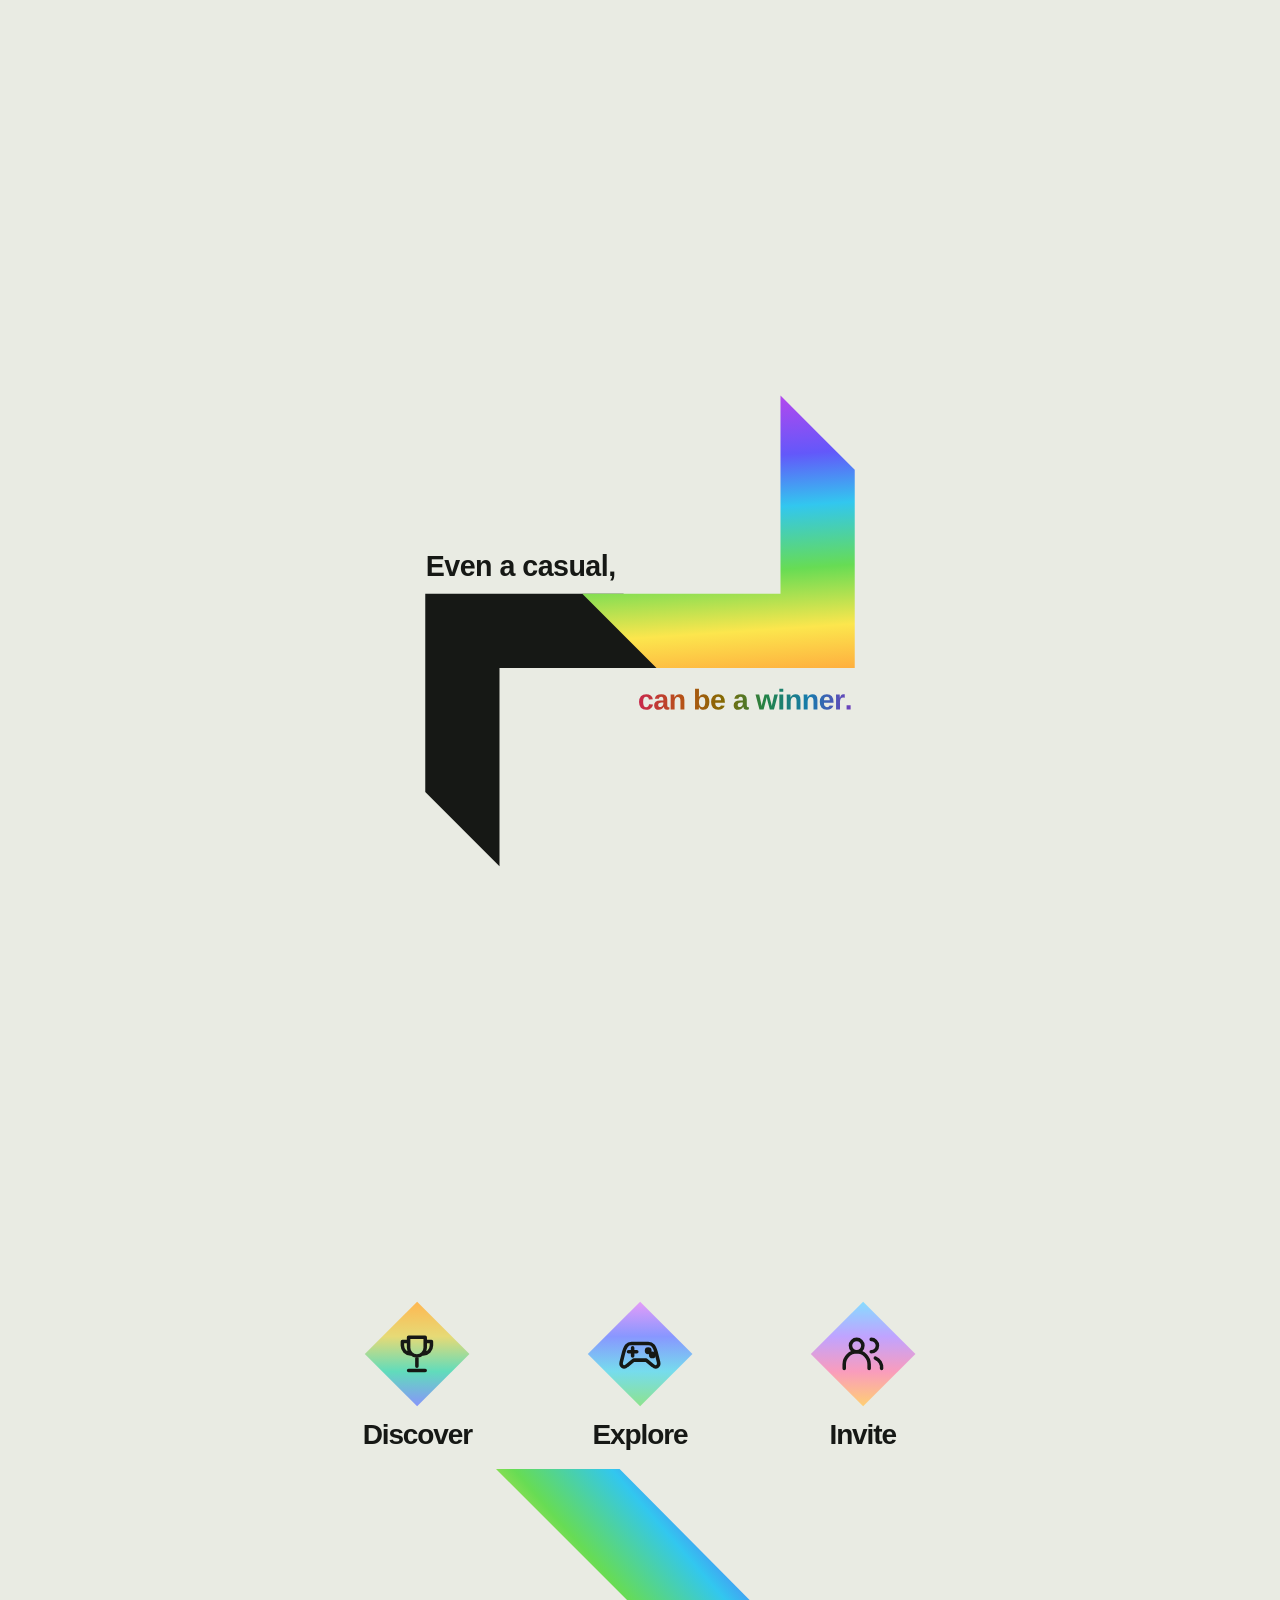
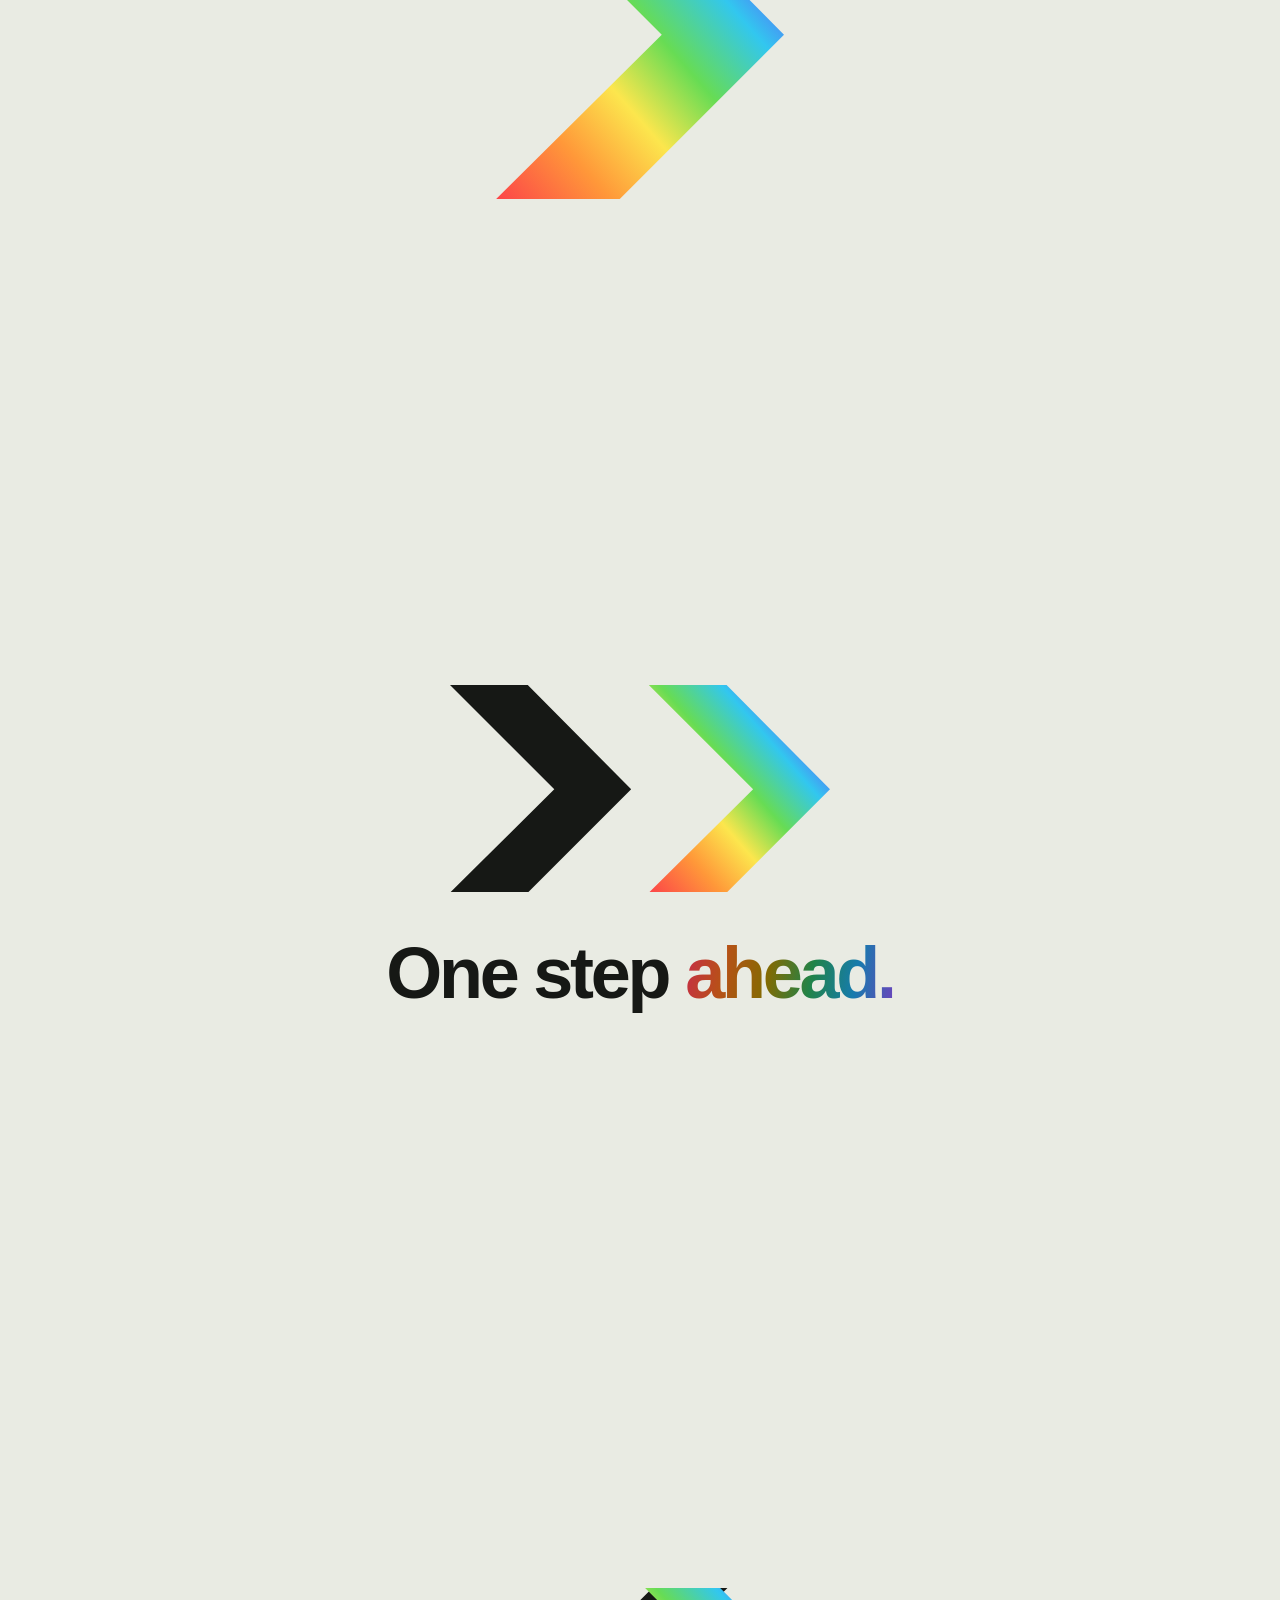
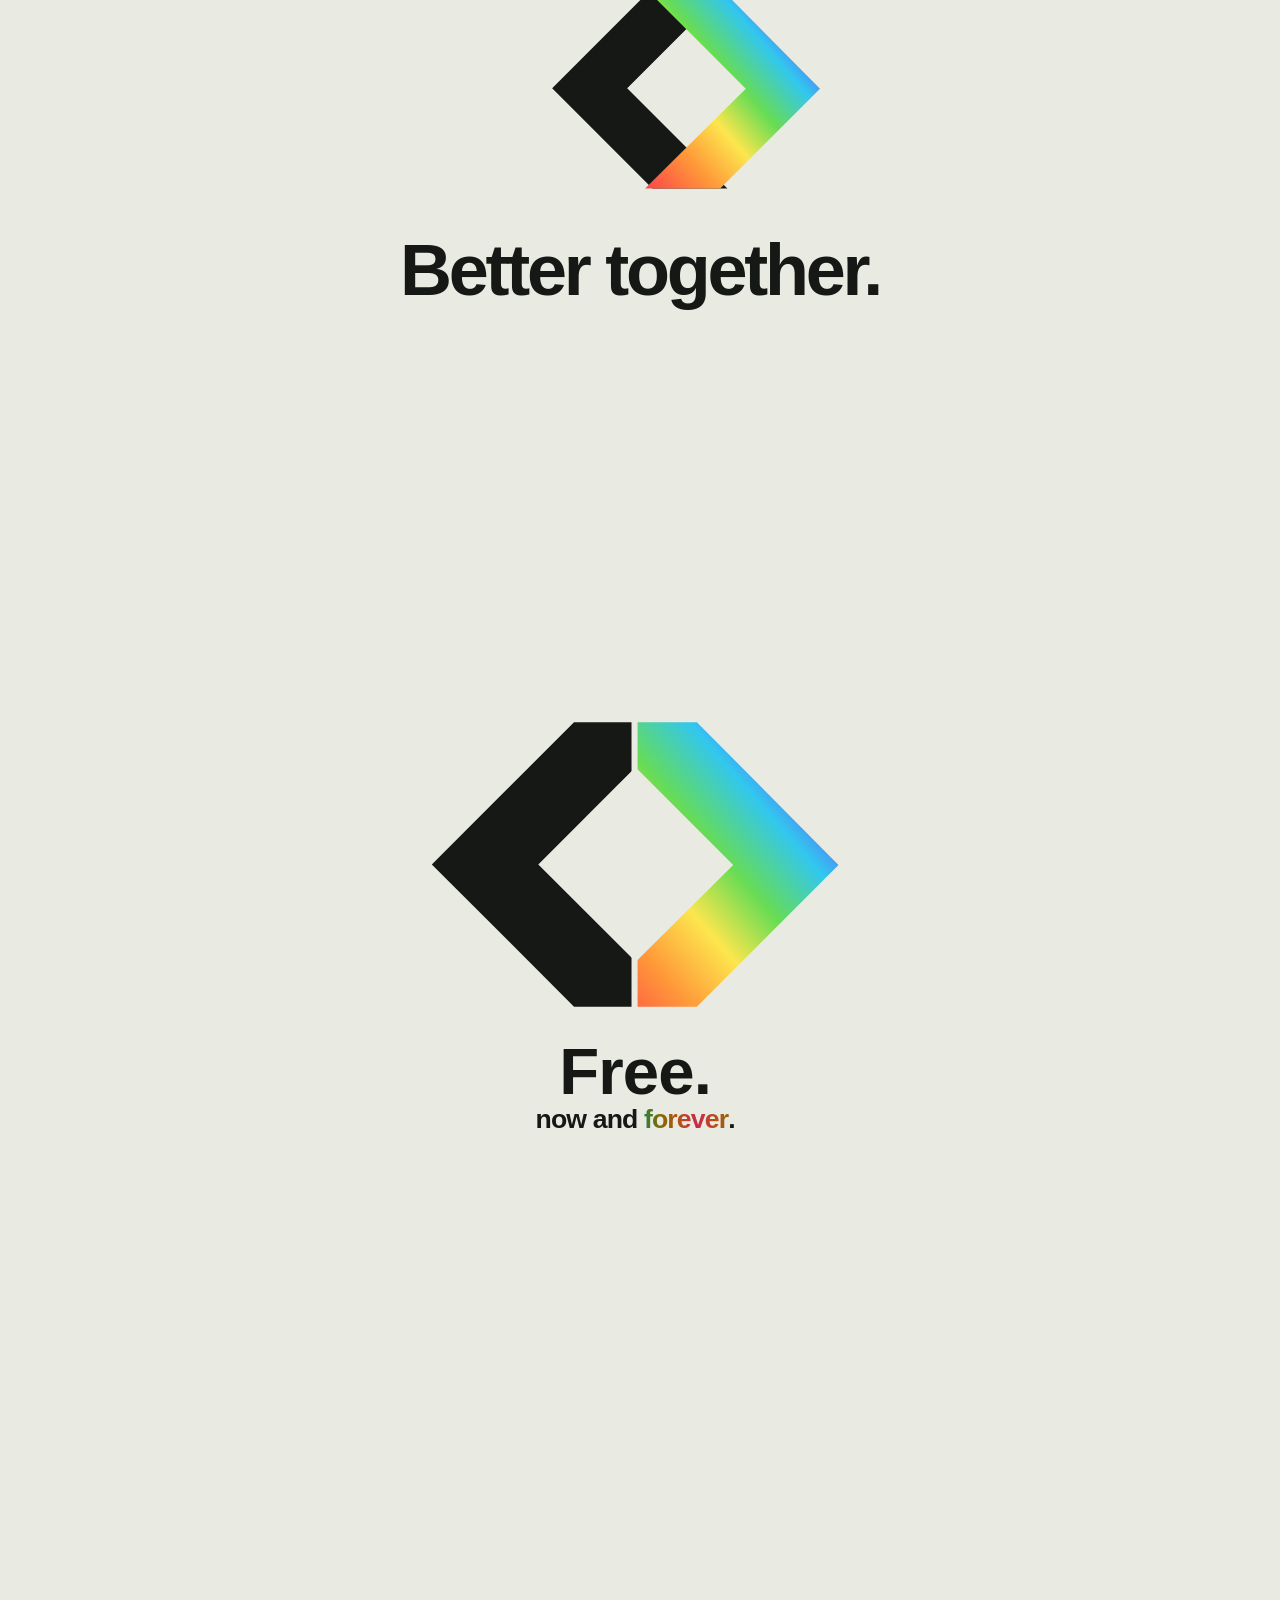
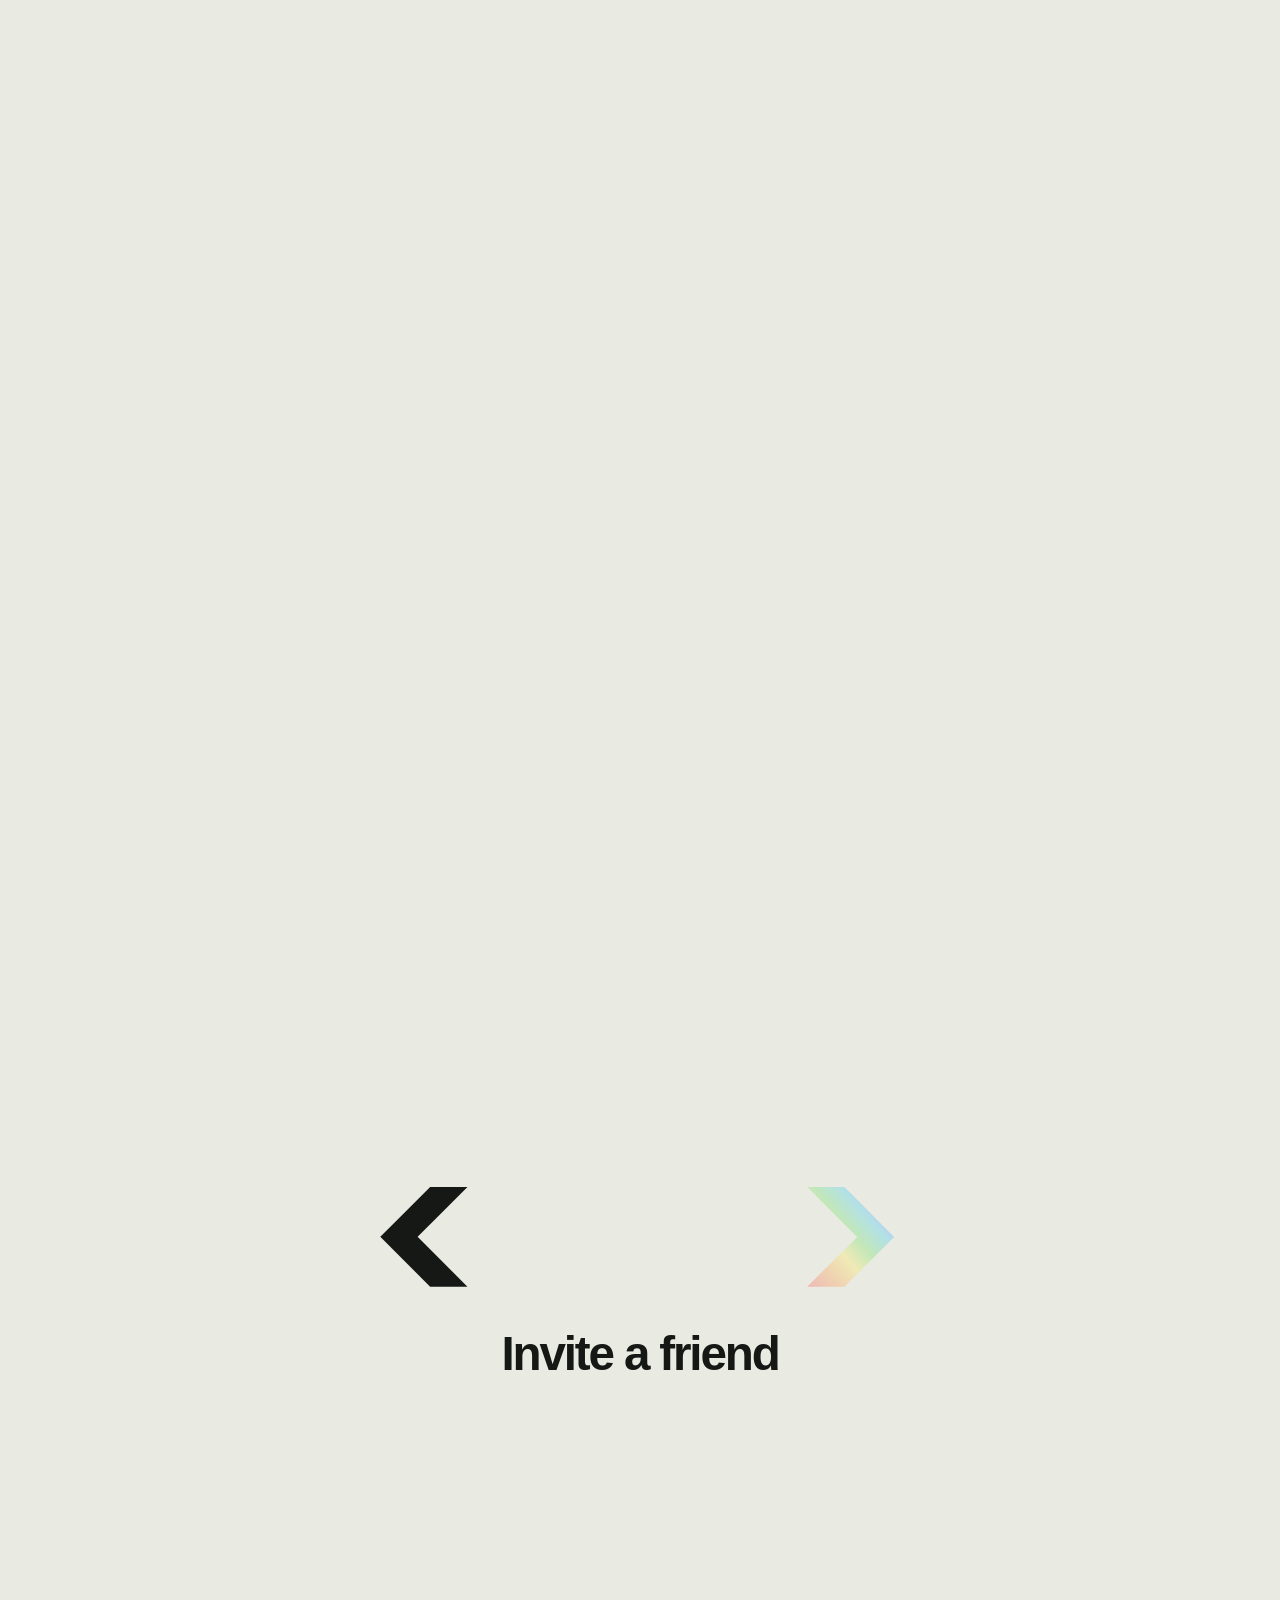
==== commit 61f20c57: "Restore the login grid with animated currents" ====
--- a/index.html
+++ b/index.html
@@ -187,9 +187,62 @@
 @media(prefers-reduced-motion:no-preference){
   #one-step-ahead .speed-caption { filter:hue-rotate(var(--compete-hue)) }
 }
+
+.home-grid { overflow:hidden; }
+.home-grid::before {
+  mask-image:linear-gradient(180deg,#000,#0005 38%,#0005 62%,#000);
+}
+.grid-current,.grid-reactions { display:none; }
+@media (prefers-reduced-motion:no-preference) {
+  /* The login's centered 42px tile puts its rules 21px either side of center. */
+  .grid-current {
+    display:block; position:absolute; left:50%; top:50%;
+    width:1px; height:1px; overflow:visible; transform:translate(.5px,.5px);
+    fill:none; stroke:url(#home-grid-spectrum); stroke-width:1.6; stroke-linecap:round;
+  }
+  .grid-current path {
+    stroke-dasharray:10 115; stroke-dashoffset:10;
+    animation:grid-current-run 10s linear infinite;
+  }
+  .grid-current path + path { animation-delay:-5s; }
+  .grid-reactions {
+    display:block; position:absolute; inset:0;
+    mask:linear-gradient(90deg,#000 1px,transparent 1px) center/42px 42px repeat,
+         linear-gradient(#000 1px,transparent 1px) center/42px 42px repeat;
+  }
+  .grid-reactions i { position:absolute; left:0; top:0; opacity:0; }
+  .grid-wake {
+    width:clamp(160px,42vw,360px); height:112px;
+    background:radial-gradient(ellipse closest-side,#a451cf 5%,#5278ea 45%,#30bca888 72%,transparent);
+  }
+  .grid-echo {
+    width:clamp(260px,80vw,520px); aspect-ratio:1;
+    background:radial-gradient(closest-side,transparent 54%,#cb66a9 66%,#7f5ed8 75%,#31aec4 84%,transparent);
+  }
+}
+@keyframes grid-current-run {
+  0% { stroke-dashoffset:10; opacity:0; }
+  7% { opacity:.8; }
+  40% { opacity:.8; }
+  49%,100% { stroke-dashoffset:-101; opacity:0; }
+}
 </style>
 </head>
 <body>
+<div class="background home-grid" aria-hidden="true">
+  <svg class="grid-current" focusable="false">
+    <defs>
+      <linearGradient id="home-grid-spectrum" gradientUnits="userSpaceOnUse" x1="-190" y1="-90" x2="190" y2="90">
+        <stop stop-color="#df657e"/><stop offset=".3" stop-color="#db9d48"/><stop offset=".5" stop-color="#47ab92"/>
+        <stop offset=".72" stop-color="#598cca"/><stop offset="1" stop-color="#a45ec4"/>
+      </linearGradient>
+    </defs>
+    <path pathLength="100" d="M-231 -105H-105V-147H21V-105H147"/>
+    <path pathLength="100" d="M231 105H105V147H-21V105H-147"/>
+  </svg>
+  <div class="grid-reactions"><i class="grid-wake"></i><i class="grid-echo"></i></div>
+  <i class="cross tl"></i><i class="cross tr"></i><i class="cross bl"></i><i class="cross br"></i>
+</div>
 <div class="cursor-light" aria-hidden="true"><b></b></div>
 <main class="shell" aria-label="COMPETE">
 <div class="landing home-hero">
@@ -482,6 +535,18 @@
 
   const speed = document.getElementById('one-step-ahead');
   const caption = speed.querySelector('.speed-caption');
+  const wake = document.querySelector('.grid-wake');
+  const speedArt = speed.querySelector('svg');
+
+  // Map each study's SVG point into the fixed grid as the page scrolls.
+  function lightGrid(element, svg, x, y, scale, opacity) {
+    element.style.opacity = opacity;
+    if (opacity <= 0) return;
+    const matrix = svg.getScreenCTM();
+    if (!matrix) return;
+    const point = new DOMPoint(x, y).matrixTransform(matrix);
+    element.style.transform = 'translate(' + point.x + 'px,' + point.y + 'px) translate(-50%,-50%) scale(' + scale + ')';
+  }
   const layers = Array.from(speed.querySelectorAll('.speed-mark'), mark => {
     const copies = [];
     for (let i = 0; i < 4; i++) {
@@ -507,6 +572,8 @@
         if (j < 4) copy.setAttribute('opacity', (.035 + j * .045) * Math.min(1, Math.abs(leadingX - x) / 16));
       });
     });
+    const wakeIntensity = smooth(phase(frame, 12, 24)) * (1 - smooth(phase(frame, 36, 62)));
+    lightGrid(wake, speedArt, position(frame, 1) - 50, 127, 1, .88 * wakeIntensity);
     const reveal = smooth(phase(frame, 37, 62));
     caption.setAttribute('opacity', reveal);
     caption.setAttribute('transform', 'translate(0 ' + 10 * (1 - reveal) + ')');
@@ -520,7 +587,9 @@
   const receiver = invite.querySelector('.invite-destination');
   const ring = invite.querySelector('.invite-pulse');
   reveal.setAttribute('stroke-dasharray', length + ' ' + length);
-  playOnEntry(invite, 89, frame => {
+  const echo = document.querySelector('.grid-echo');
+  const inviteArt = invite.querySelector('svg');
+  playOnEntry(invite, 126, frame => {
     const progress = smooth(phase(frame, 12, 66));
     const point = route.getPointAtLength(length * progress);
     reveal.setAttribute('stroke-dashoffset', length * (1 - progress));
@@ -531,6 +600,9 @@
     const pulse = phase(frame, 66, 89);
     ring.setAttribute('r', 5 + 42 * easeOut(pulse));
     ring.setAttribute('opacity', frame >= 66 ? .65 * (1 - pulse) : 0);
+    const wave = phase(frame, 66, 126);
+    const glow = smooth(phase(frame, 66, 72)) * (1 - smooth(wave));
+    lightGrid(echo, inviteArt, 495, 165, .08 + .92 * easeOut(wave), .95 * glow);
   });
 })();
 </script>
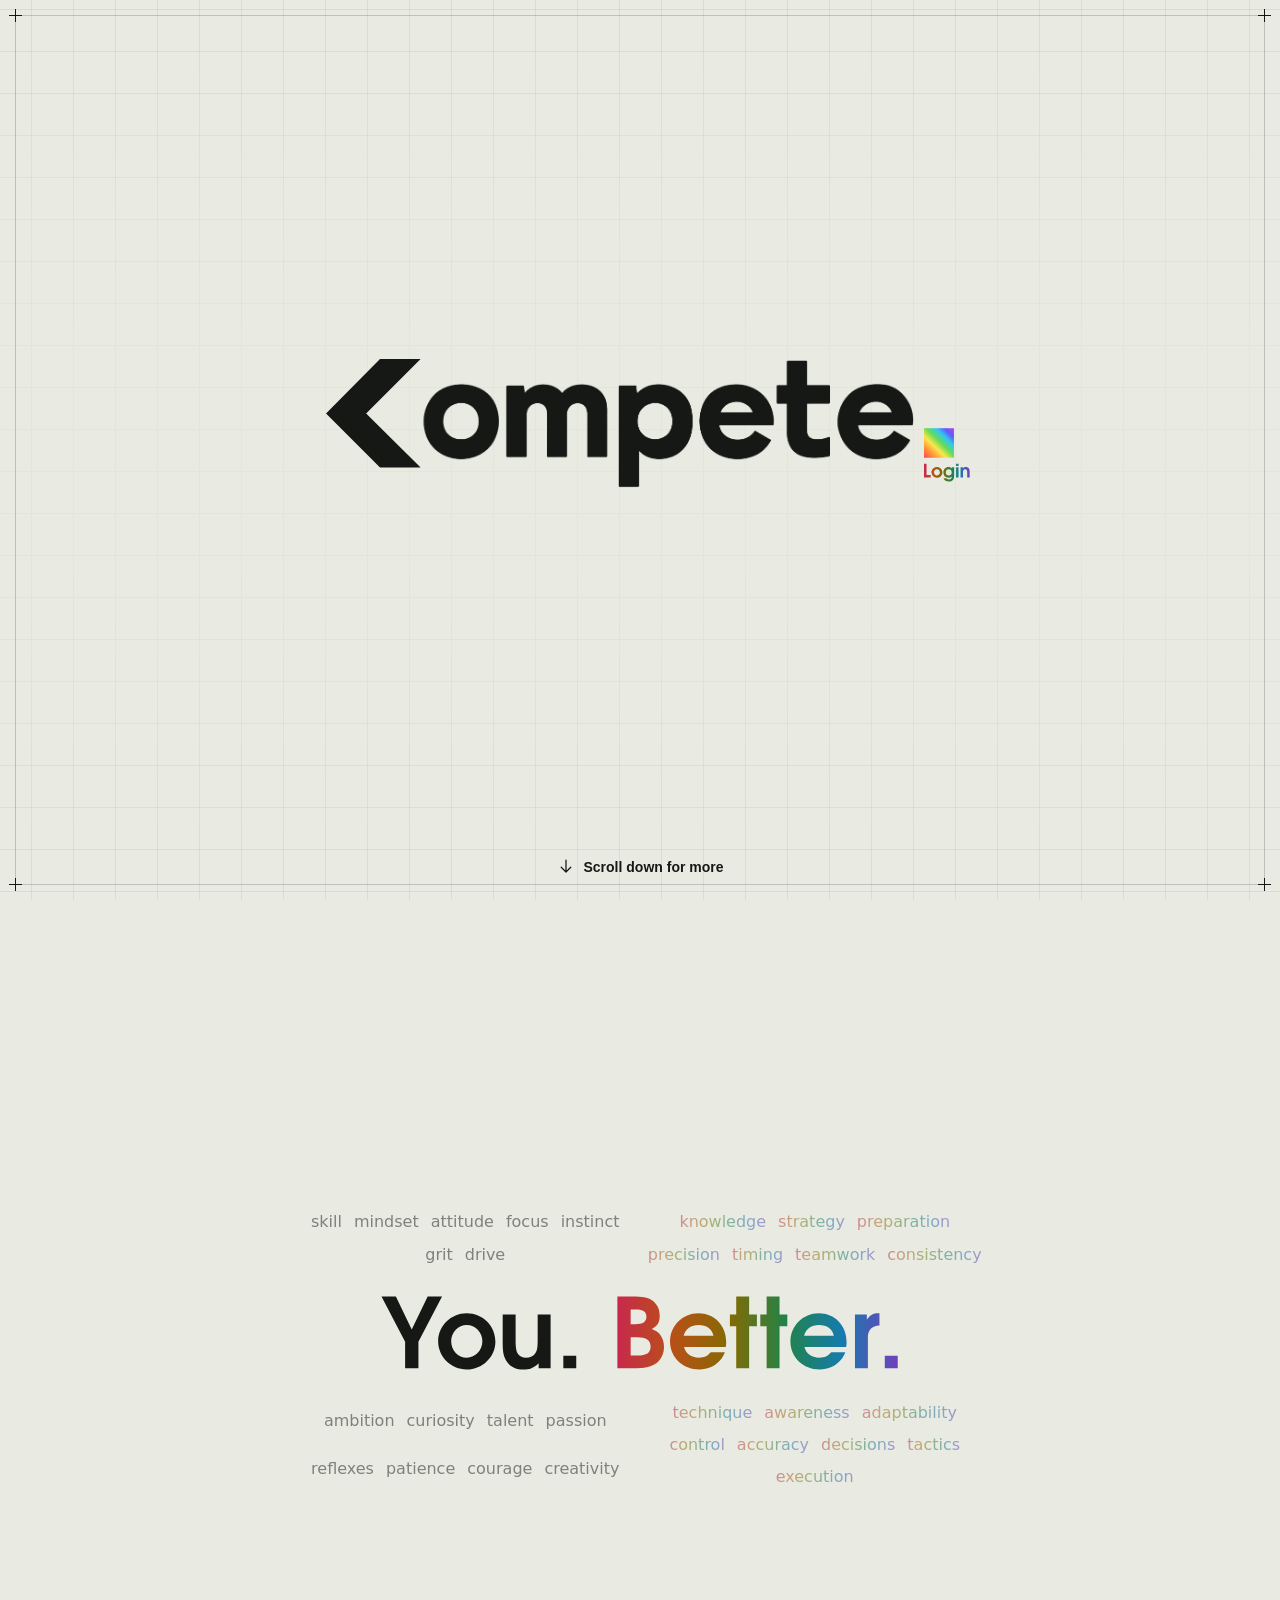
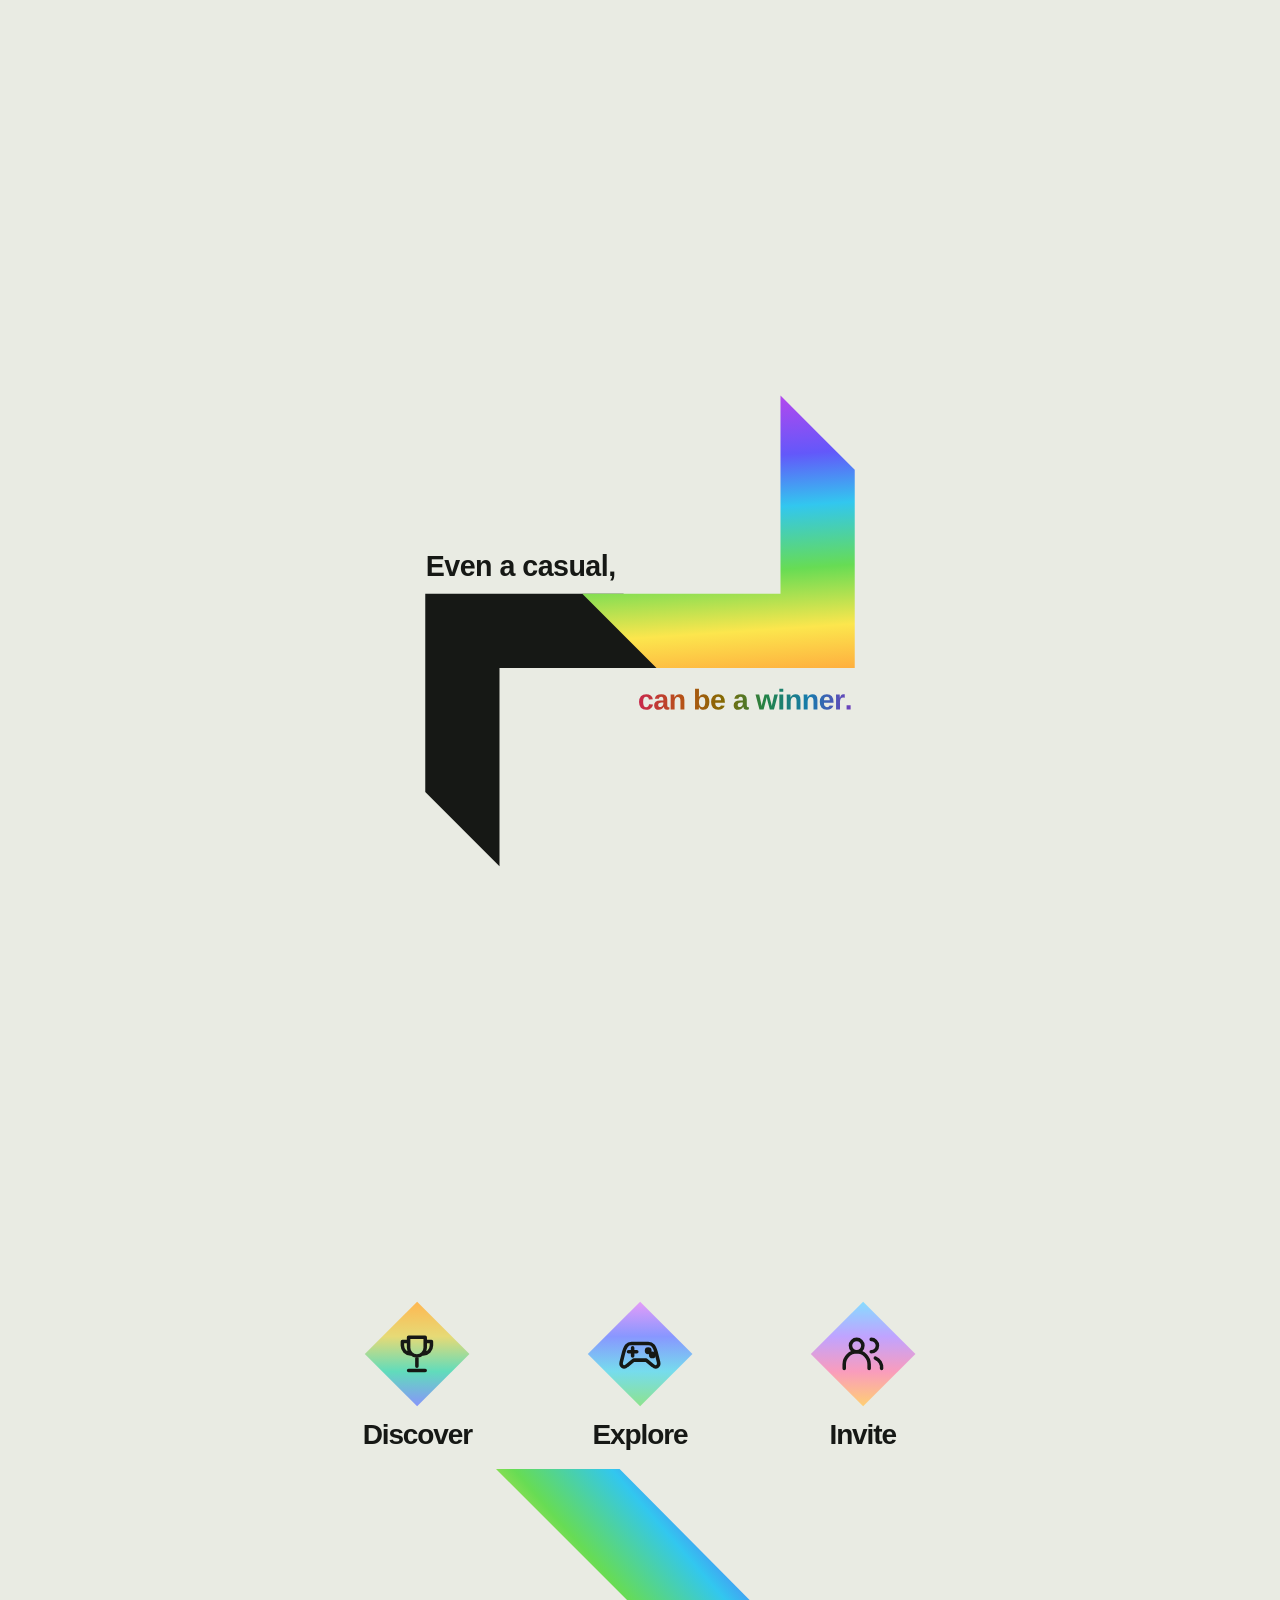
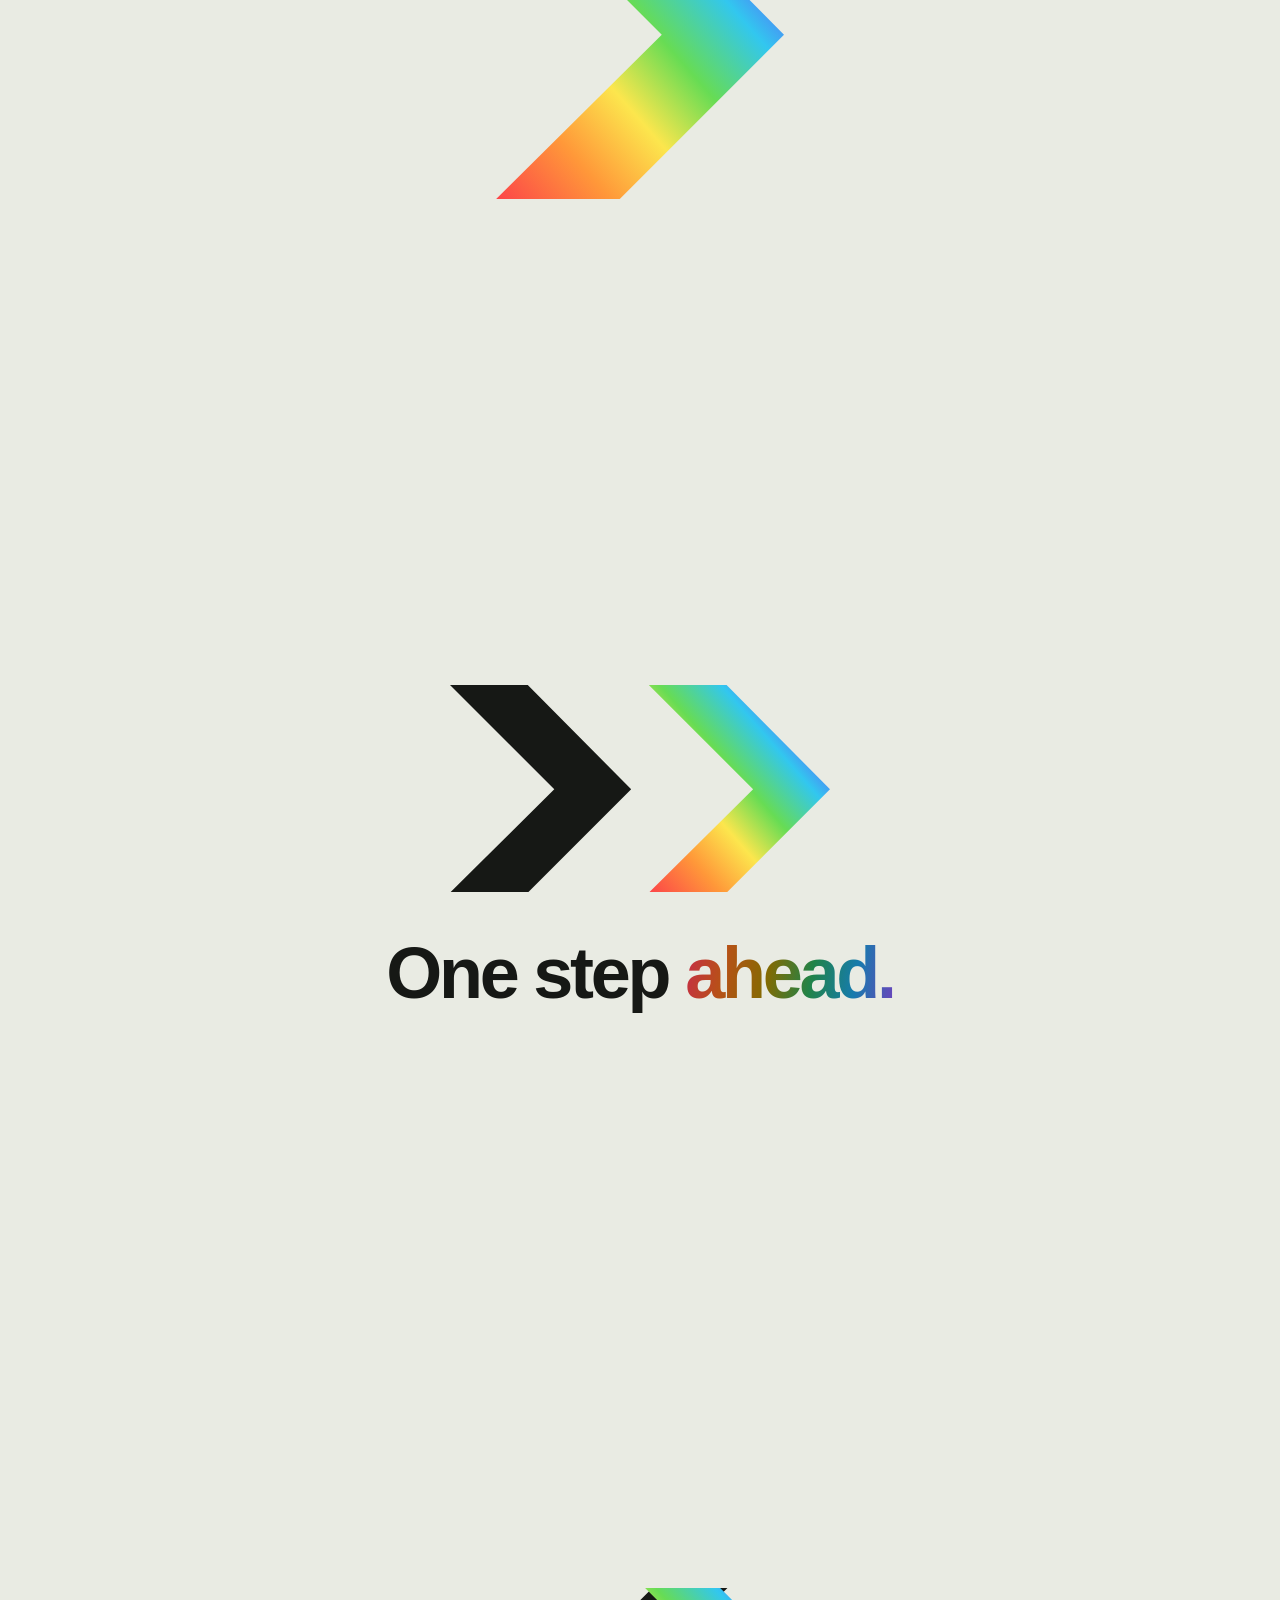
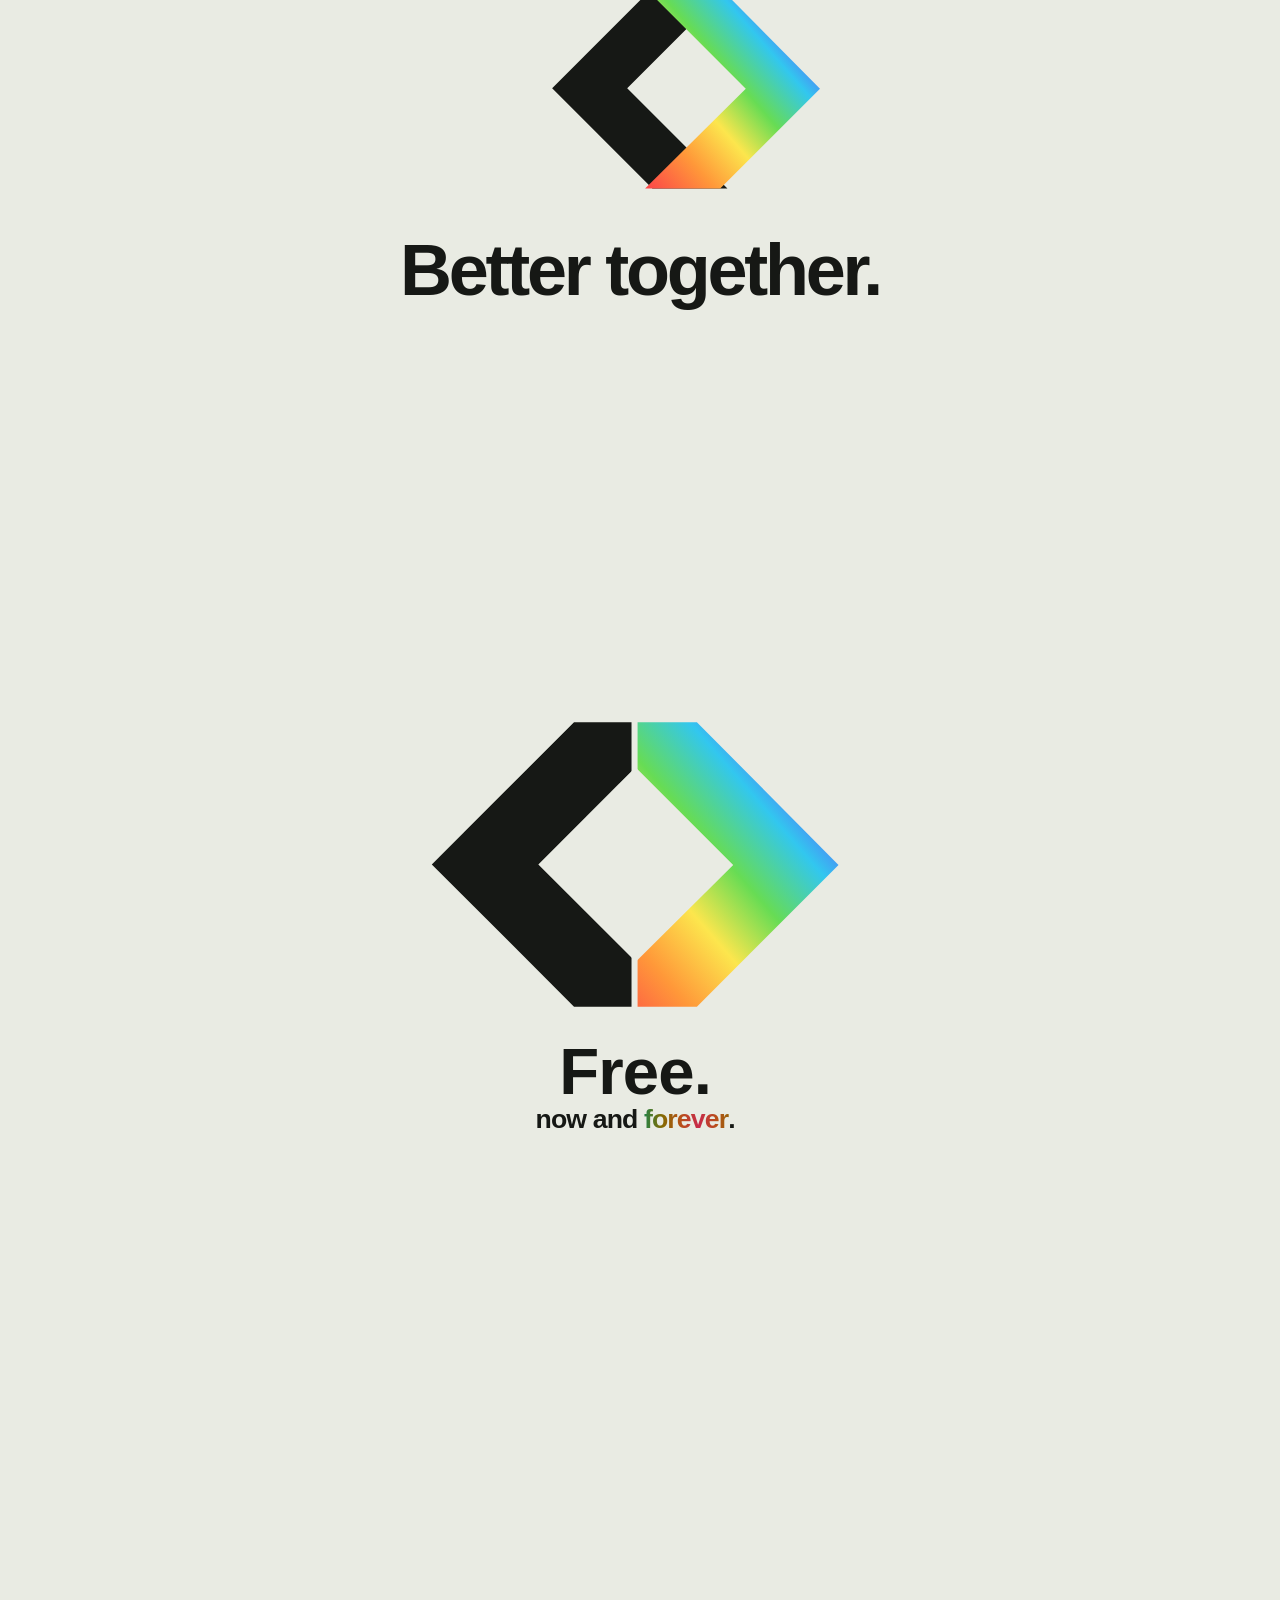
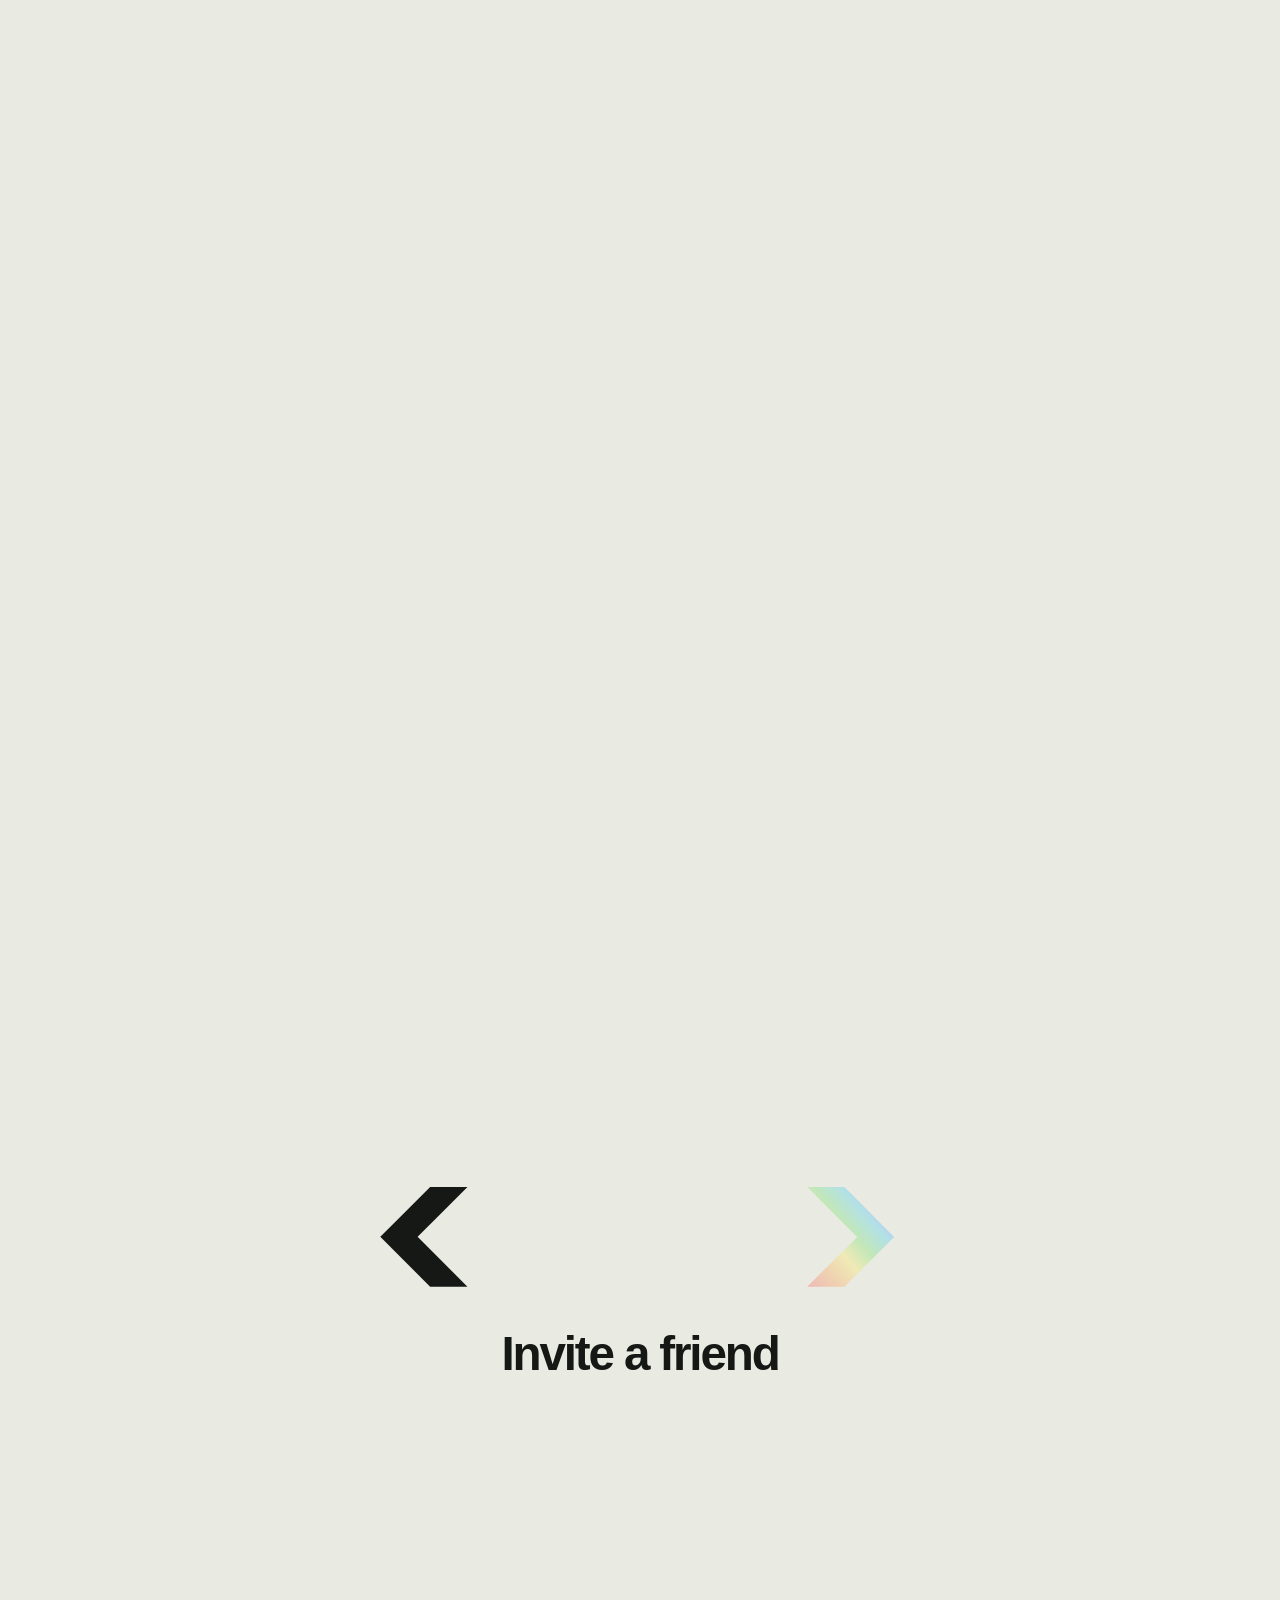
==== commit 94037a58: "Trigger grid waves on scene impacts and remove the idle tracer" ====
--- a/index.html
+++ b/index.html
@@ -192,55 +192,24 @@
 .home-grid::before {
   mask-image:linear-gradient(180deg,#000,#0005 38%,#0005 62%,#000);
 }
-.grid-current,.grid-reactions { display:none; }
+.grid-reactions { display:none; }
 @media (prefers-reduced-motion:no-preference) {
-  /* The login's centered 42px tile puts its rules 21px either side of center. */
-  .grid-current {
-    display:block; position:absolute; left:50%; top:50%;
-    width:1px; height:1px; overflow:visible; transform:translate(.5px,.5px);
-    fill:none; stroke:url(#home-grid-spectrum); stroke-width:1.6; stroke-linecap:round;
-  }
-  .grid-current path {
-    stroke-dasharray:10 115; stroke-dashoffset:10;
-    animation:grid-current-run 10s linear infinite;
-  }
-  .grid-current path + path { animation-delay:-5s; }
   .grid-reactions {
     display:block; position:absolute; inset:0;
     mask:linear-gradient(90deg,#000 1px,transparent 1px) center/42px 42px repeat,
          linear-gradient(#000 1px,transparent 1px) center/42px 42px repeat;
   }
-  .grid-reactions i { position:absolute; left:0; top:0; opacity:0; }
-  .grid-wake {
-    width:clamp(160px,42vw,360px); height:112px;
-    background:radial-gradient(ellipse closest-side,#a451cf 5%,#5278ea 45%,#30bca888 72%,transparent);
-  }
   .grid-echo {
+    position:absolute; left:0; top:0; opacity:0;
     width:clamp(260px,80vw,520px); aspect-ratio:1;
     background:radial-gradient(closest-side,transparent 54%,#cb66a9 66%,#7f5ed8 75%,#31aec4 84%,transparent);
   }
-}
-@keyframes grid-current-run {
-  0% { stroke-dashoffset:10; opacity:0; }
-  7% { opacity:.8; }
-  40% { opacity:.8; }
-  49%,100% { stroke-dashoffset:-101; opacity:0; }
 }
 </style>
 </head>
 <body>
 <div class="background home-grid" aria-hidden="true">
-  <svg class="grid-current" focusable="false">
-    <defs>
-      <linearGradient id="home-grid-spectrum" gradientUnits="userSpaceOnUse" x1="-190" y1="-90" x2="190" y2="90">
-        <stop stop-color="#df657e"/><stop offset=".3" stop-color="#db9d48"/><stop offset=".5" stop-color="#47ab92"/>
-        <stop offset=".72" stop-color="#598cca"/><stop offset="1" stop-color="#a45ec4"/>
-      </linearGradient>
-    </defs>
-    <path pathLength="100" d="M-231 -105H-105V-147H21V-105H147"/>
-    <path pathLength="100" d="M231 105H105V147H-21V105H-147"/>
-  </svg>
-  <div class="grid-reactions"><i class="grid-wake"></i><i class="grid-echo"></i></div>
+  <div class="grid-reactions"></div>
   <i class="cross tl"></i><i class="cross tr"></i><i class="cross bl"></i><i class="cross br"></i>
 </div>
 <div class="cursor-light" aria-hidden="true"><b></b></div>
@@ -391,7 +360,55 @@
   </svg>
 </section>
 </main>
-<script src="compete.js?v=winner-scene" defer></script>
+<script>
+const gridWaves = (() => {
+  const overlay = document.querySelector('.grid-reactions');
+  const reduced = matchMedia('(prefers-reduced-motion: reduce)');
+  const smooth = t => t * t * (3 - 2 * t);
+
+  function create() {
+    const wave = document.createElement('i');
+    wave.className = 'grid-echo';
+    overlay.append(wave);
+    return wave;
+  }
+
+  // Same one-second envelope as the wave at the end of the invitation.
+  function draw(wave, anchor, x, y, progress) {
+    if (progress <= 0 || progress >= 1 || reduced.matches) {
+      wave.style.opacity = 0;
+      return;
+    }
+    const matrix = anchor.getScreenCTM();
+    if (!matrix) return;
+    const point = new DOMPoint(x, y).matrixTransform(matrix);
+    const scale = 1 - .92 * (1 - progress) ** 3;
+    wave.style.transform = 'translate(' + point.x + 'px,' + point.y + 'px) translate(-50%,-50%) scale(' + scale + ')';
+    wave.style.opacity = .95 * smooth(Math.min(1, progress * 10)) * (1 - smooth(progress));
+  }
+
+  function emit(anchor, x, y) {
+    if (reduced.matches) return;
+    const wave = create();
+    const scene = anchor.closest('section');
+    const start = performance.now();
+    function tick(now) {
+      const progress = (now - start) / 1000;
+      const box = scene.getBoundingClientRect();
+      if (progress >= 1 || reduced.matches || box.bottom <= 0 || box.top >= innerHeight) {
+        wave.remove();
+        return;
+      }
+      draw(wave, anchor, x, y, progress);
+      requestAnimationFrame(tick);
+    }
+    requestAnimationFrame(tick);
+  }
+
+  return {create, draw, emit};
+})();
+</script>
+<script src="compete.js?v=scene-waves" defer></script>
 <script>
 (() => {
   const layer = document.querySelector('.cursor-light');
@@ -462,6 +479,11 @@
   scene.style.position = 'relative';
   measure();
   new ResizeObserver(measure).observe(scene);
+  mark.addEventListener('transitionend', event => {
+    if (event.target === mark && event.propertyName === 'transform' && scene.classList.contains('is-open')) {
+      gridWaves.emit(mark, 205, 118);
+    }
+  });
   scene.classList.add('is-ready');
   const observer = new IntersectionObserver(([entry]) => {
     if (entry.intersectionRatio >= .30) scene.classList.add('is-open');
@@ -478,7 +500,20 @@
       else if (!entry.isIntersecting) entry.target.classList.remove('revealed');
     }
   }, {threshold:[0,.3]});
-  for (const scene of document.querySelectorAll('#ahead, #together, #house')) {
+  // Emit from the leading point, the join, or the roof when the marks settle.
+  const impacts = [
+    ['#ahead', '.ahead-marks', 'ahead-dash', 430, 118],
+    ['#together', '.invite-right', 'invite-arrive', 211, 12],
+    ['#house', '.house-pair', 'house-drop', 168, 118]
+  ];
+  for (const [id, selector, animation, x, y] of impacts) {
+    const scene = document.querySelector(id);
+    const art = scene.querySelector('svg');
+    scene.querySelector(selector).addEventListener('animationend', event => {
+      if (event.animationName === animation && scene.classList.contains('revealed')) {
+        gridWaves.emit(art, x, y);
+      }
+    });
     scene.dataset.ready = '';
     observer.observe(scene);
   }
@@ -535,18 +570,9 @@
 
   const speed = document.getElementById('one-step-ahead');
   const caption = speed.querySelector('.speed-caption');
-  const wake = document.querySelector('.grid-wake');
+  const speedWave = gridWaves.create();
   const speedArt = speed.querySelector('svg');
 
-  // Map each study's SVG point into the fixed grid as the page scrolls.
-  function lightGrid(element, svg, x, y, scale, opacity) {
-    element.style.opacity = opacity;
-    if (opacity <= 0) return;
-    const matrix = svg.getScreenCTM();
-    if (!matrix) return;
-    const point = new DOMPoint(x, y).matrixTransform(matrix);
-    element.style.transform = 'translate(' + point.x + 'px,' + point.y + 'px) translate(-50%,-50%) scale(' + scale + ')';
-  }
   const layers = Array.from(speed.querySelectorAll('.speed-mark'), mark => {
     const copies = [];
     for (let i = 0; i < 4; i++) {
@@ -563,7 +589,7 @@
     const end = 262 + 93 * index;
     return start + (end - start) * easeOut(phase(frame, 9 + 5 * index, 52 + 3 * index));
   }
-  playOnEntry(speed, 65, frame => {
+  playOnEntry(speed, 110, frame => {
     layers.forEach((copies, index) => {
       const leadingX = position(frame, index);
       copies.forEach((copy, j) => {
@@ -572,8 +598,7 @@
         if (j < 4) copy.setAttribute('opacity', (.035 + j * .045) * Math.min(1, Math.abs(leadingX - x) / 16));
       });
     });
-    const wakeIntensity = smooth(phase(frame, 12, 24)) * (1 - smooth(phase(frame, 36, 62)));
-    lightGrid(wake, speedArt, position(frame, 1) - 50, 127, 1, .88 * wakeIntensity);
+    gridWaves.draw(speedWave, speedArt, position(frame, 1) + 82, 127, phase(frame, 50, 110));
     const reveal = smooth(phase(frame, 37, 62));
     caption.setAttribute('opacity', reveal);
     caption.setAttribute('transform', 'translate(0 ' + 10 * (1 - reveal) + ')');
@@ -587,7 +612,7 @@
   const receiver = invite.querySelector('.invite-destination');
   const ring = invite.querySelector('.invite-pulse');
   reveal.setAttribute('stroke-dasharray', length + ' ' + length);
-  const echo = document.querySelector('.grid-echo');
+  const echo = gridWaves.create();
   const inviteArt = invite.querySelector('svg');
   playOnEntry(invite, 126, frame => {
     const progress = smooth(phase(frame, 12, 66));
@@ -600,9 +625,7 @@
     const pulse = phase(frame, 66, 89);
     ring.setAttribute('r', 5 + 42 * easeOut(pulse));
     ring.setAttribute('opacity', frame >= 66 ? .65 * (1 - pulse) : 0);
-    const wave = phase(frame, 66, 126);
-    const glow = smooth(phase(frame, 66, 72)) * (1 - smooth(wave));
-    lightGrid(echo, inviteArt, 495, 165, .08 + .92 * easeOut(wave), .95 * glow);
+    gridWaves.draw(echo, inviteArt, 495, 165, phase(frame, 66, 126));
   });
 })();
 </script>
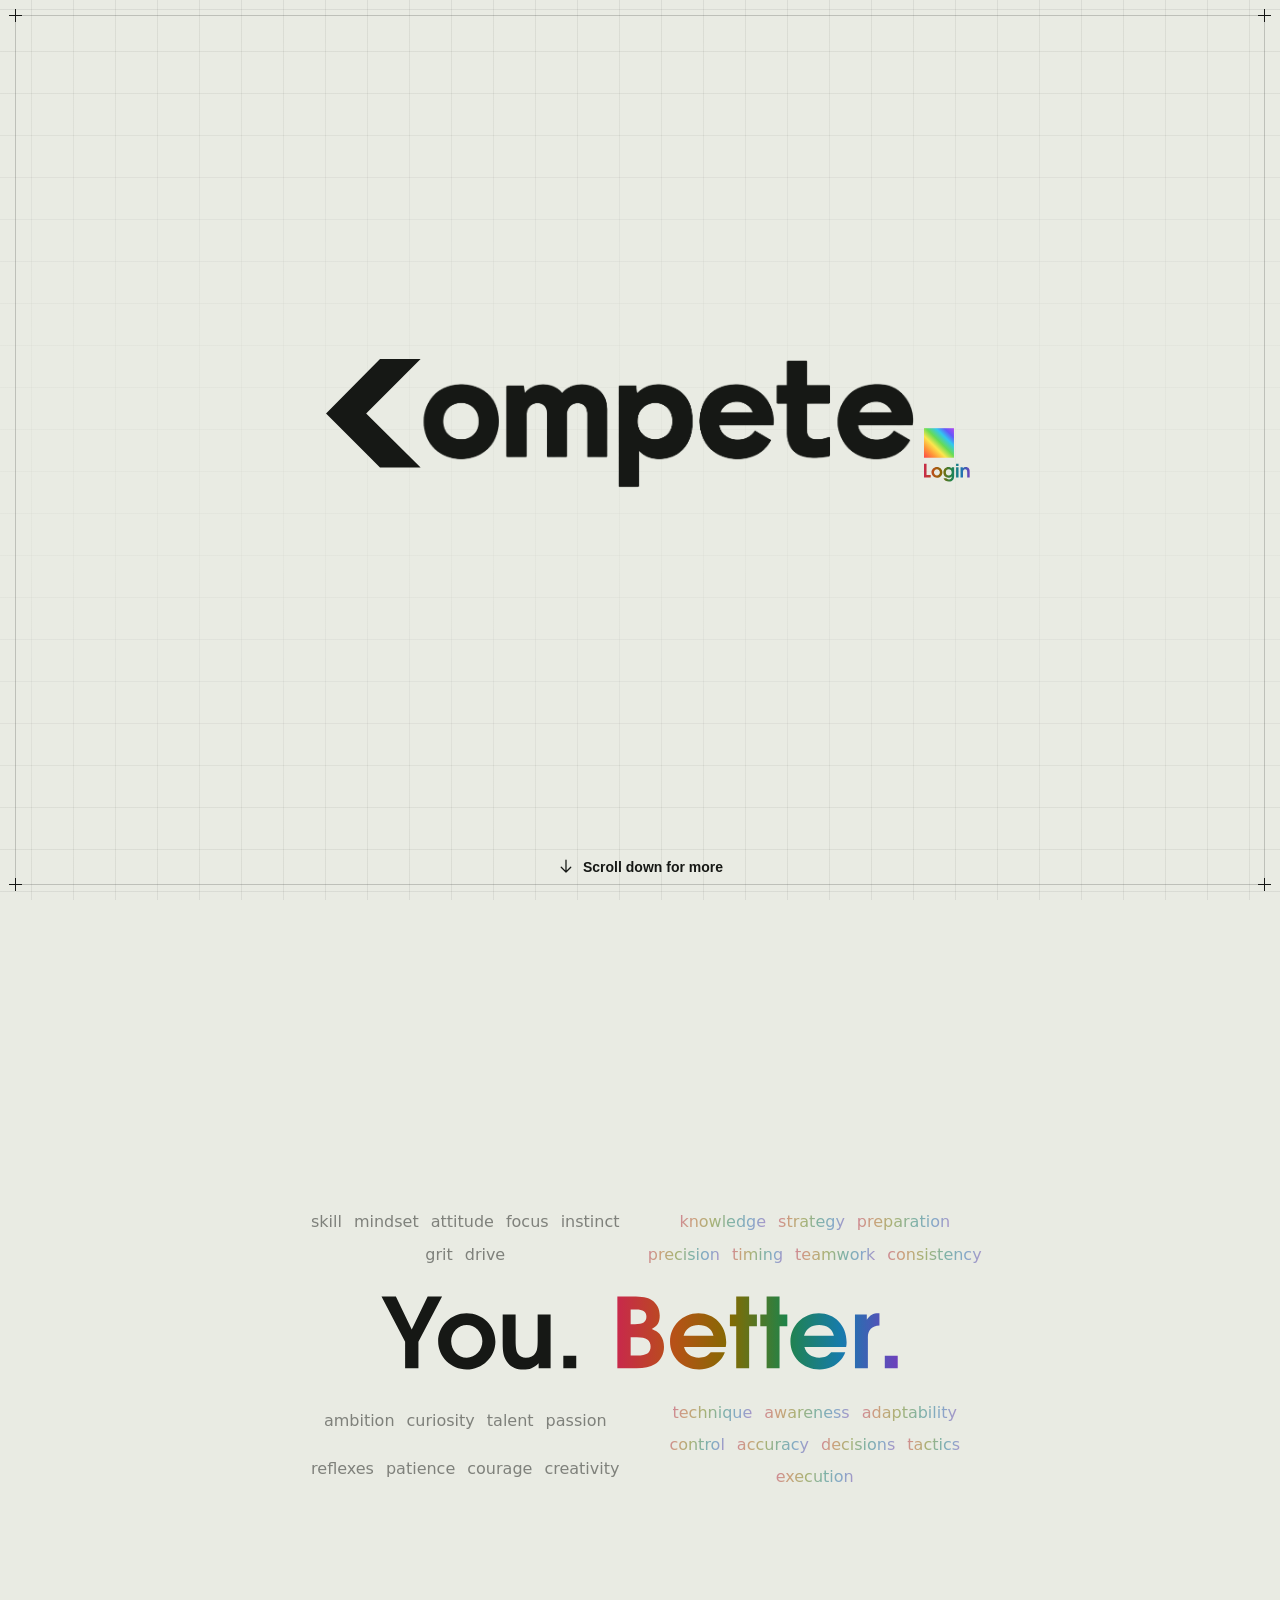
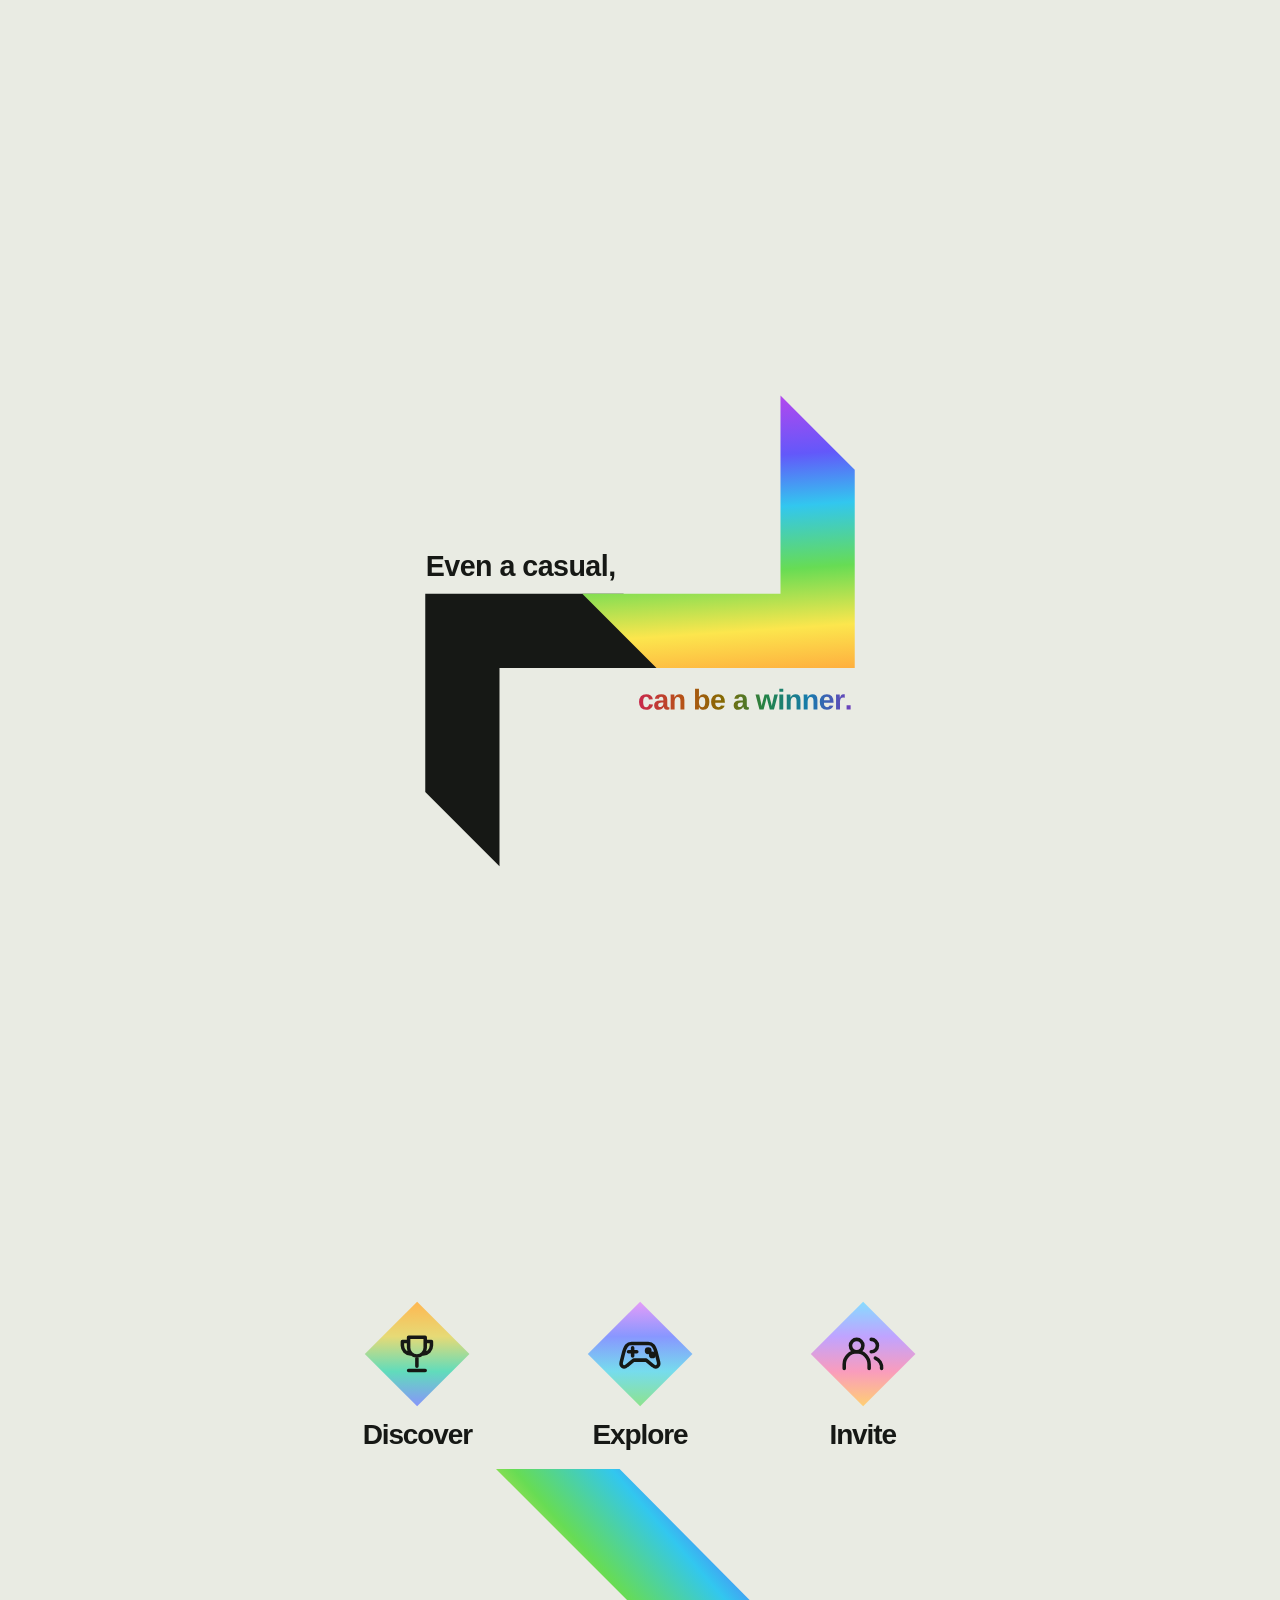
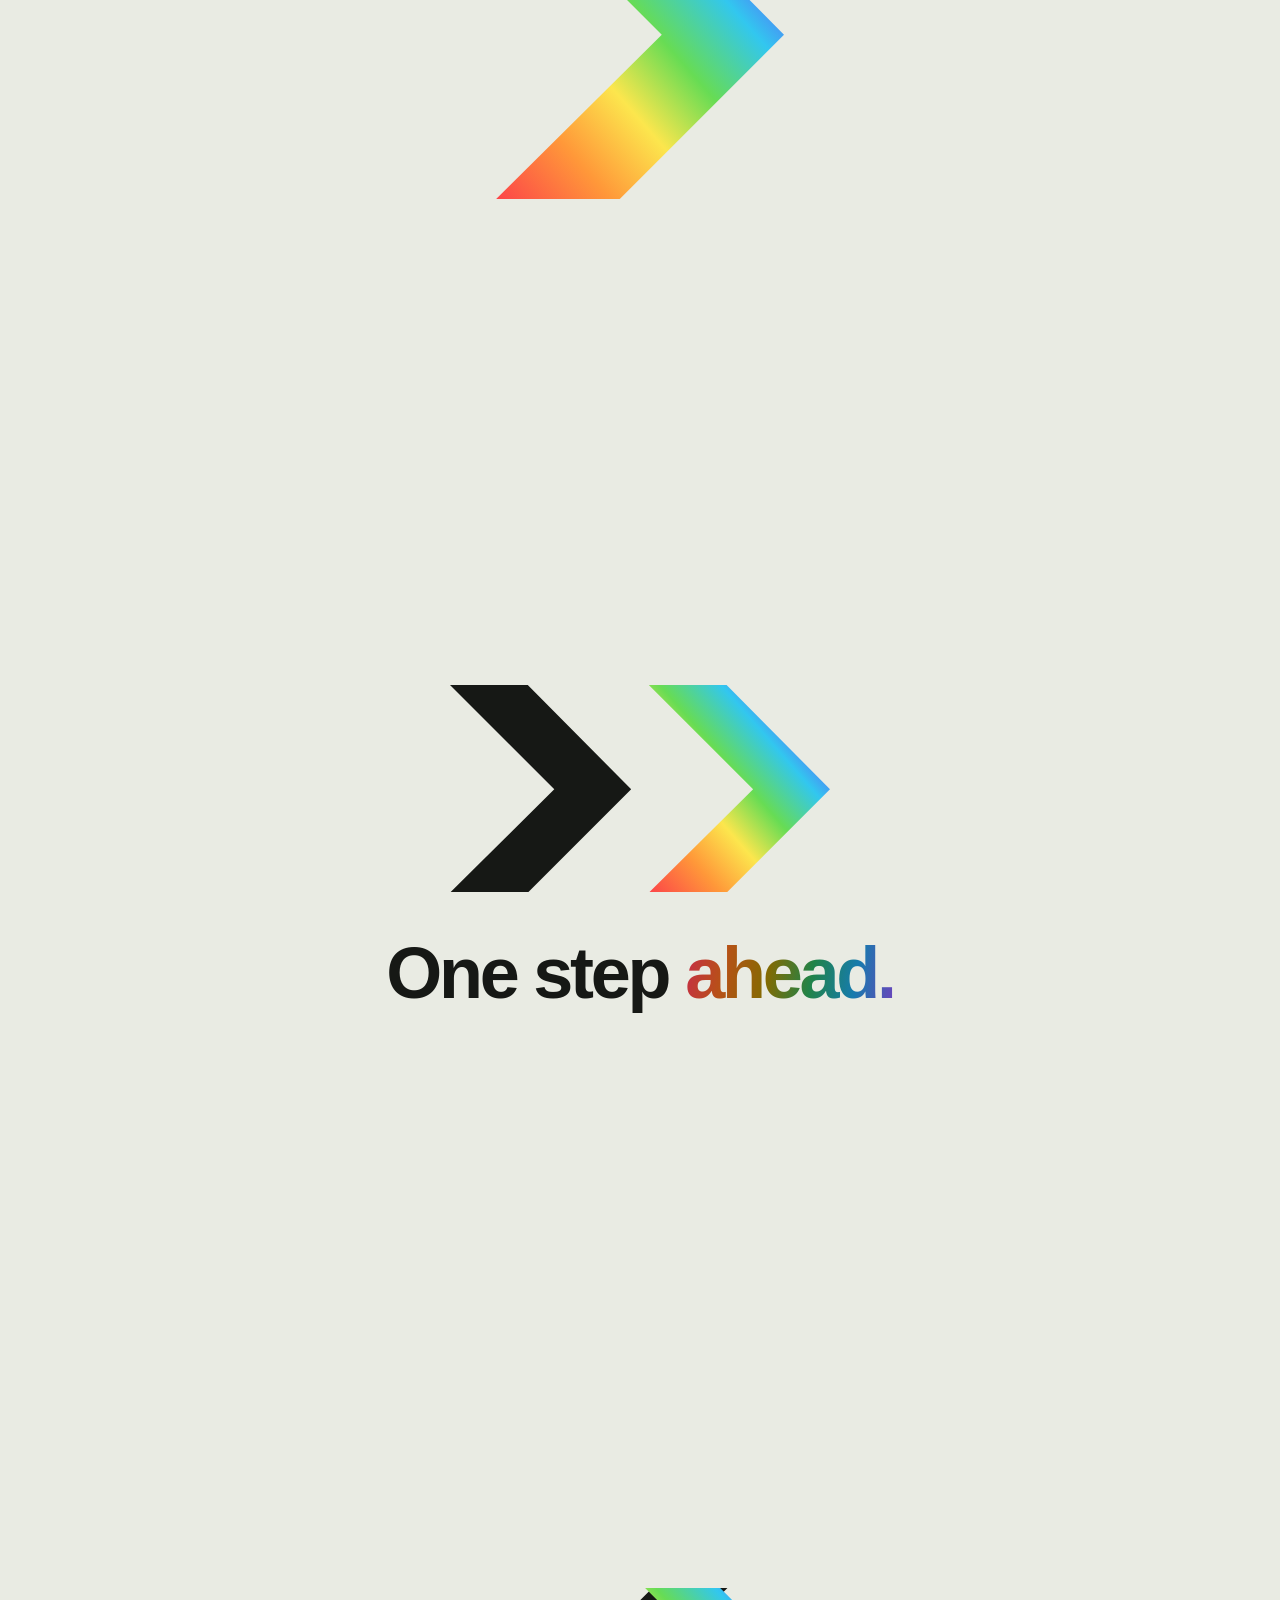
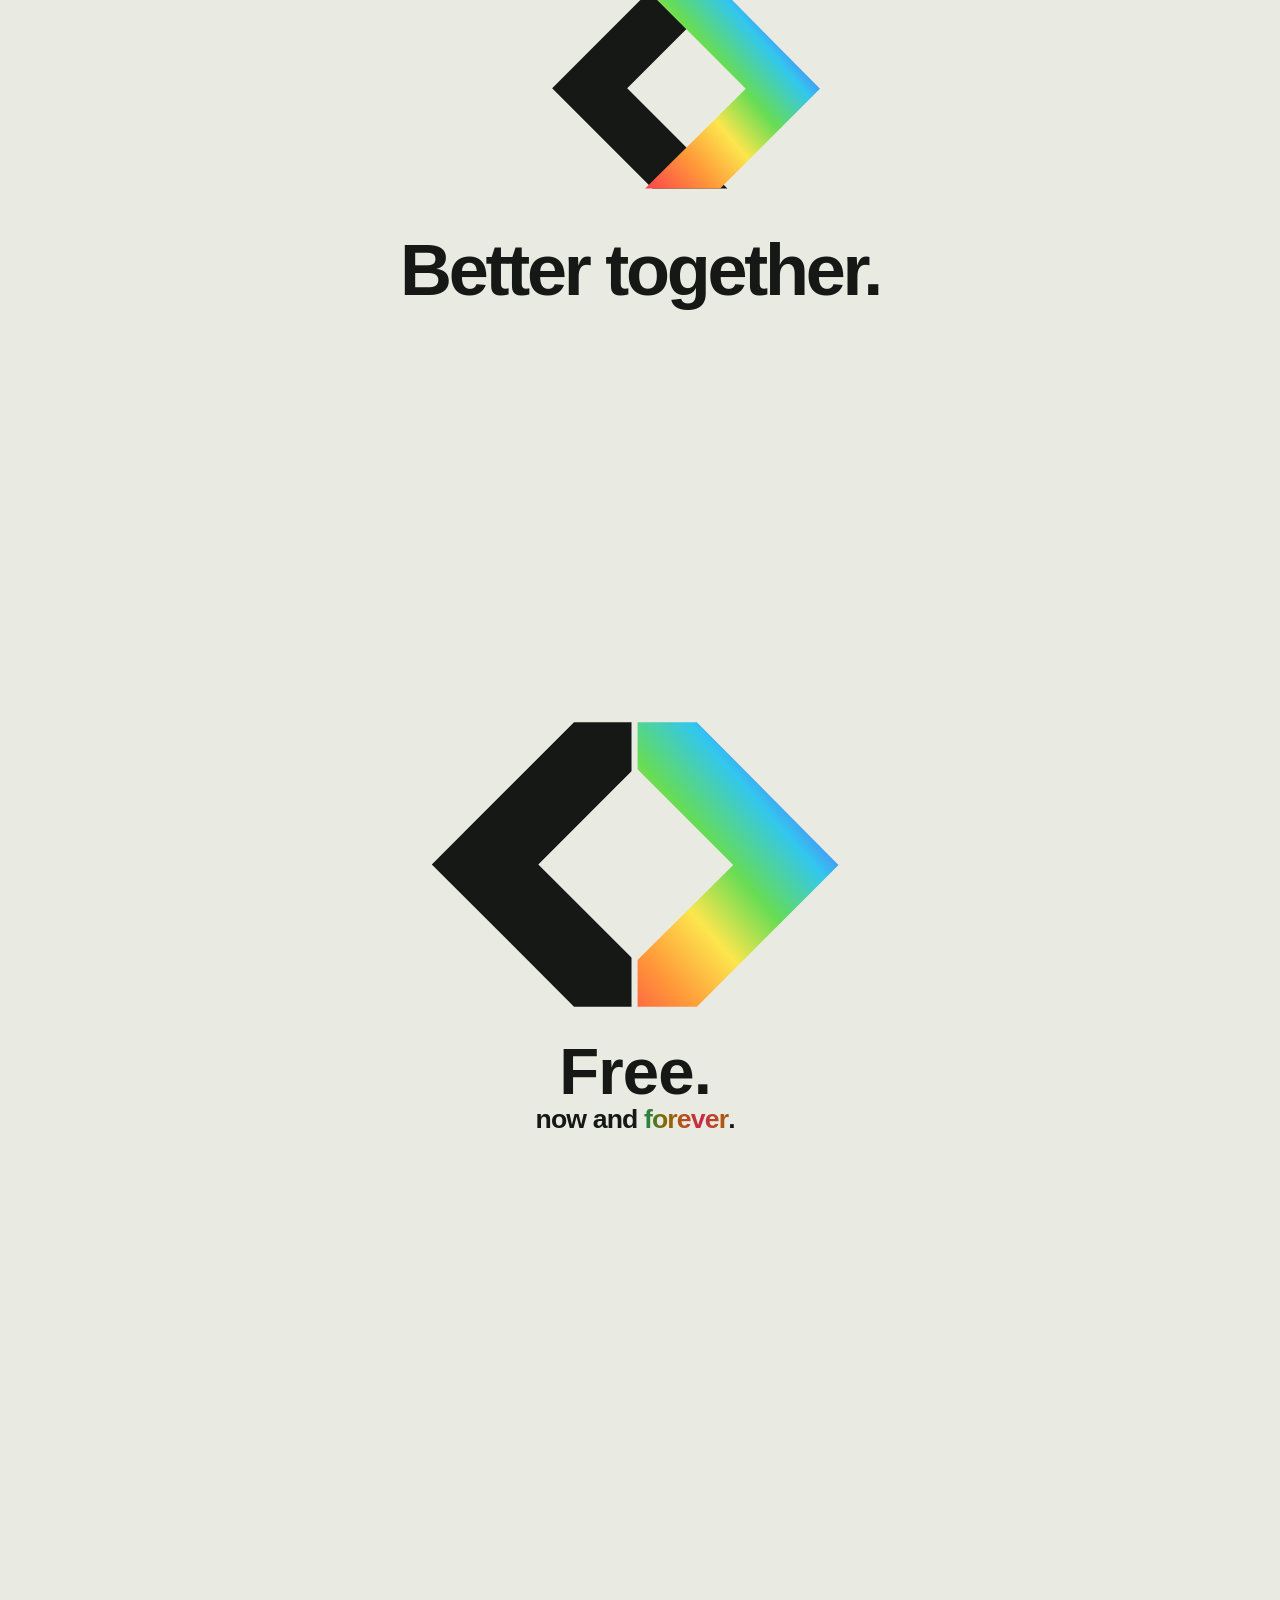
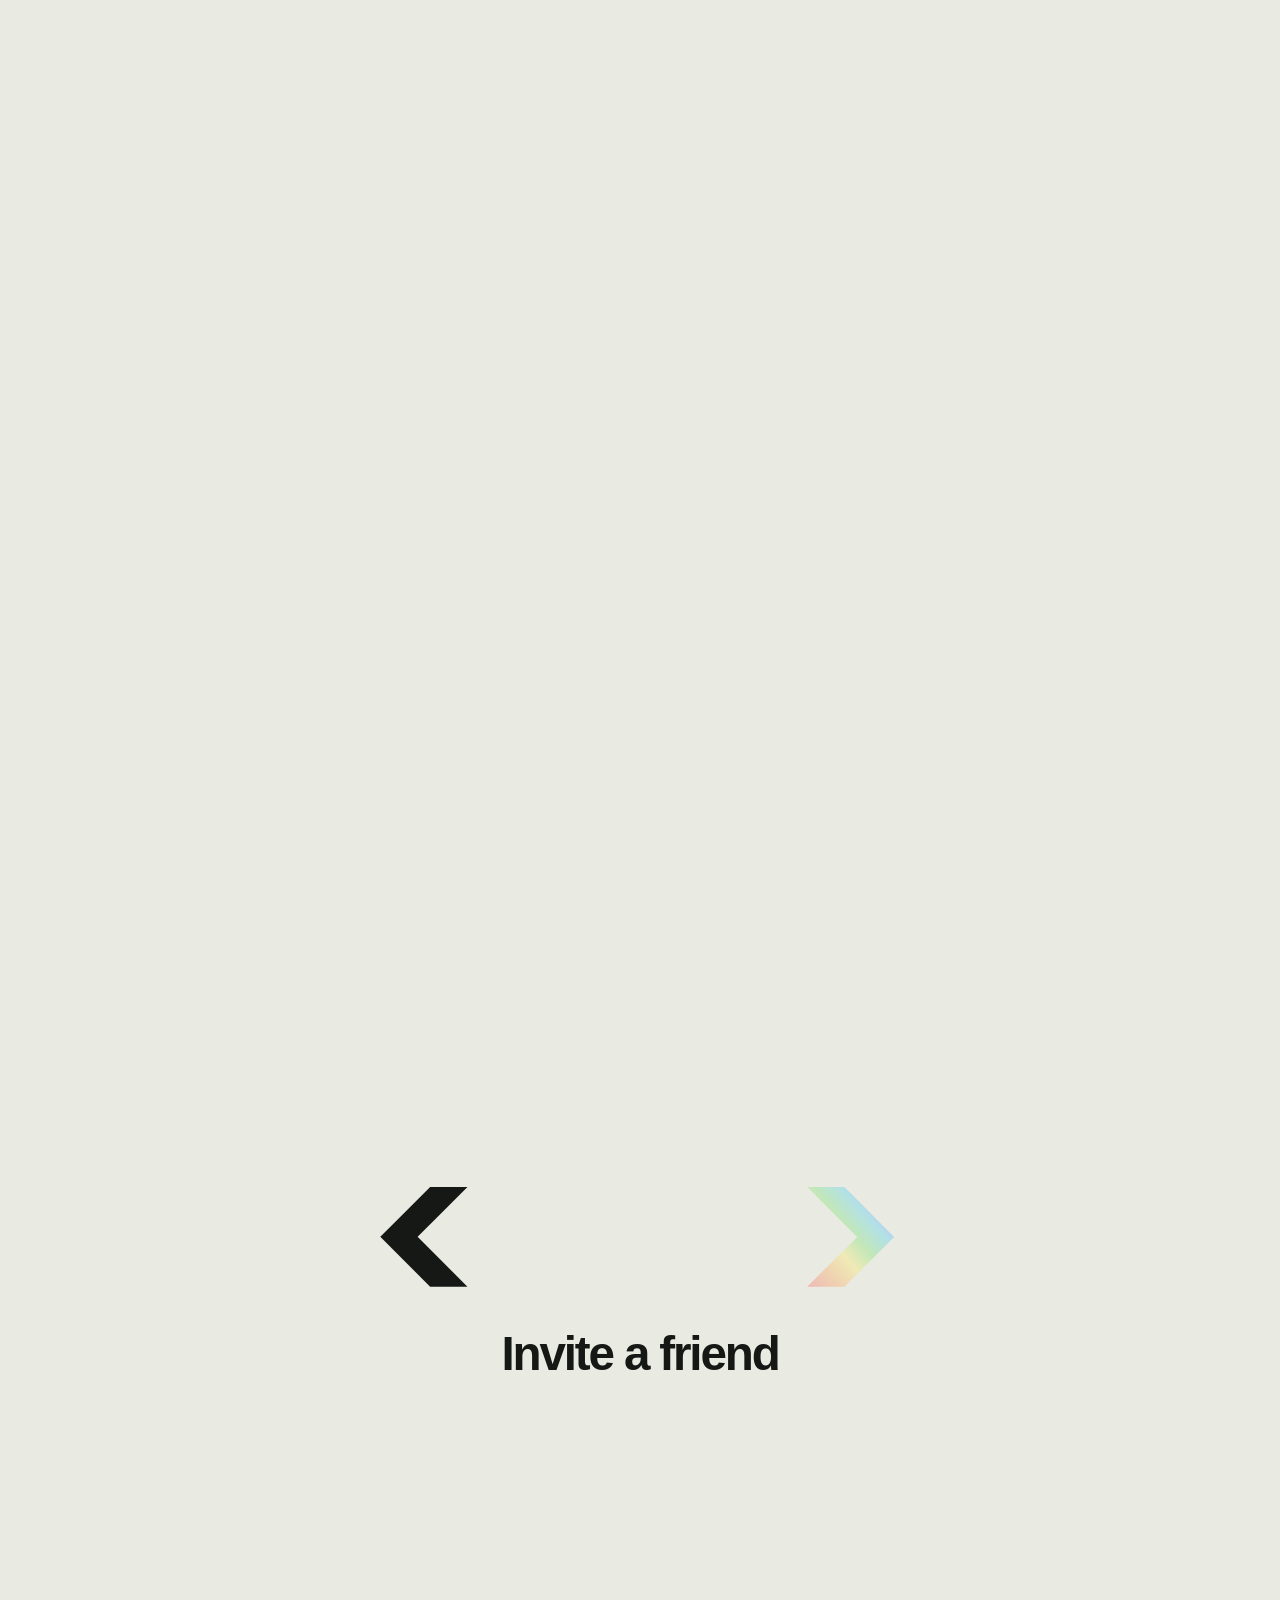
==== commit 5ddb179a: "Release rainbow dots when the chevrons meet" ====
--- a/index.html
+++ b/index.html
@@ -212,6 +212,7 @@
   <div class="grid-reactions"></div>
   <i class="cross tl"></i><i class="cross tr"></i><i class="cross bl"></i><i class="cross br"></i>
 </div>
+<canvas class="glow" aria-hidden="true" hidden></canvas>
 <div class="cursor-light" aria-hidden="true"><b></b></div>
 <main class="shell" aria-label="COMPETE">
 <div class="landing home-hero">
@@ -360,9 +361,11 @@
   </svg>
 </section>
 </main>
+<script src="join-glow.js"></script>
 <script>
 const gridWaves = (() => {
   const overlay = document.querySelector('.grid-reactions');
+  const releaseGlow = createJoinGlow(document.querySelector('.glow'));
   const reduced = matchMedia('(prefers-reduced-motion: reduce)');
   const smooth = t => t * t * (3 - 2 * t);
 
@@ -405,10 +408,21 @@
     requestAnimationFrame(tick);
   }
 
-  return {create, draw, emit};
+  function join(anchor, x, y) {
+    emit(anchor, x, y);
+    const scene = anchor.closest('section');
+    releaseGlow(() => {
+      const bounds = scene.getBoundingClientRect();
+      if (bounds.bottom <= 0 || bounds.top >= innerHeight) return null;
+      const matrix = anchor.getScreenCTM();
+      return matrix ? new DOMPoint(x, y).matrixTransform(matrix) : null;
+    });
+  }
+
+  return {create, draw, emit, join};
 })();
 </script>
-<script src="compete.js?v=scene-waves" defer></script>
+<script src="compete.js?v=join-particles" defer></script>
 <script>
 (() => {
   const layer = document.querySelector('.cursor-light');
@@ -502,16 +516,16 @@
   }, {threshold:[0,.3]});
   // Emit from the leading point, the join, or the roof when the marks settle.
   const impacts = [
-    ['#ahead', '.ahead-marks', 'ahead-dash', 430, 118],
-    ['#together', '.invite-right', 'invite-arrive', 211, 12],
-    ['#house', '.house-pair', 'house-drop', 168, 118]
+    ['#ahead', '.ahead-marks', 'ahead-dash', 'svg', 430, 118, gridWaves.emit],
+    ['#together', '.invite-right', 'invite-arrive', 'svg', 211, 12, gridWaves.join],
+    ['#house', '.house-right', 'house-right', '.house-pair', 168, 118, gridWaves.join]
   ];
-  for (const [id, selector, animation, x, y] of impacts) {
+  for (const [id, selector, animation, anchor, x, y, impact] of impacts) {
     const scene = document.querySelector(id);
-    const art = scene.querySelector('svg');
+    const art = scene.querySelector(anchor);
     scene.querySelector(selector).addEventListener('animationend', event => {
       if (event.animationName === animation && scene.classList.contains('revealed')) {
-        gridWaves.emit(art, x, y);
+        impact(art, x, y);
       }
     });
     scene.dataset.ready = '';
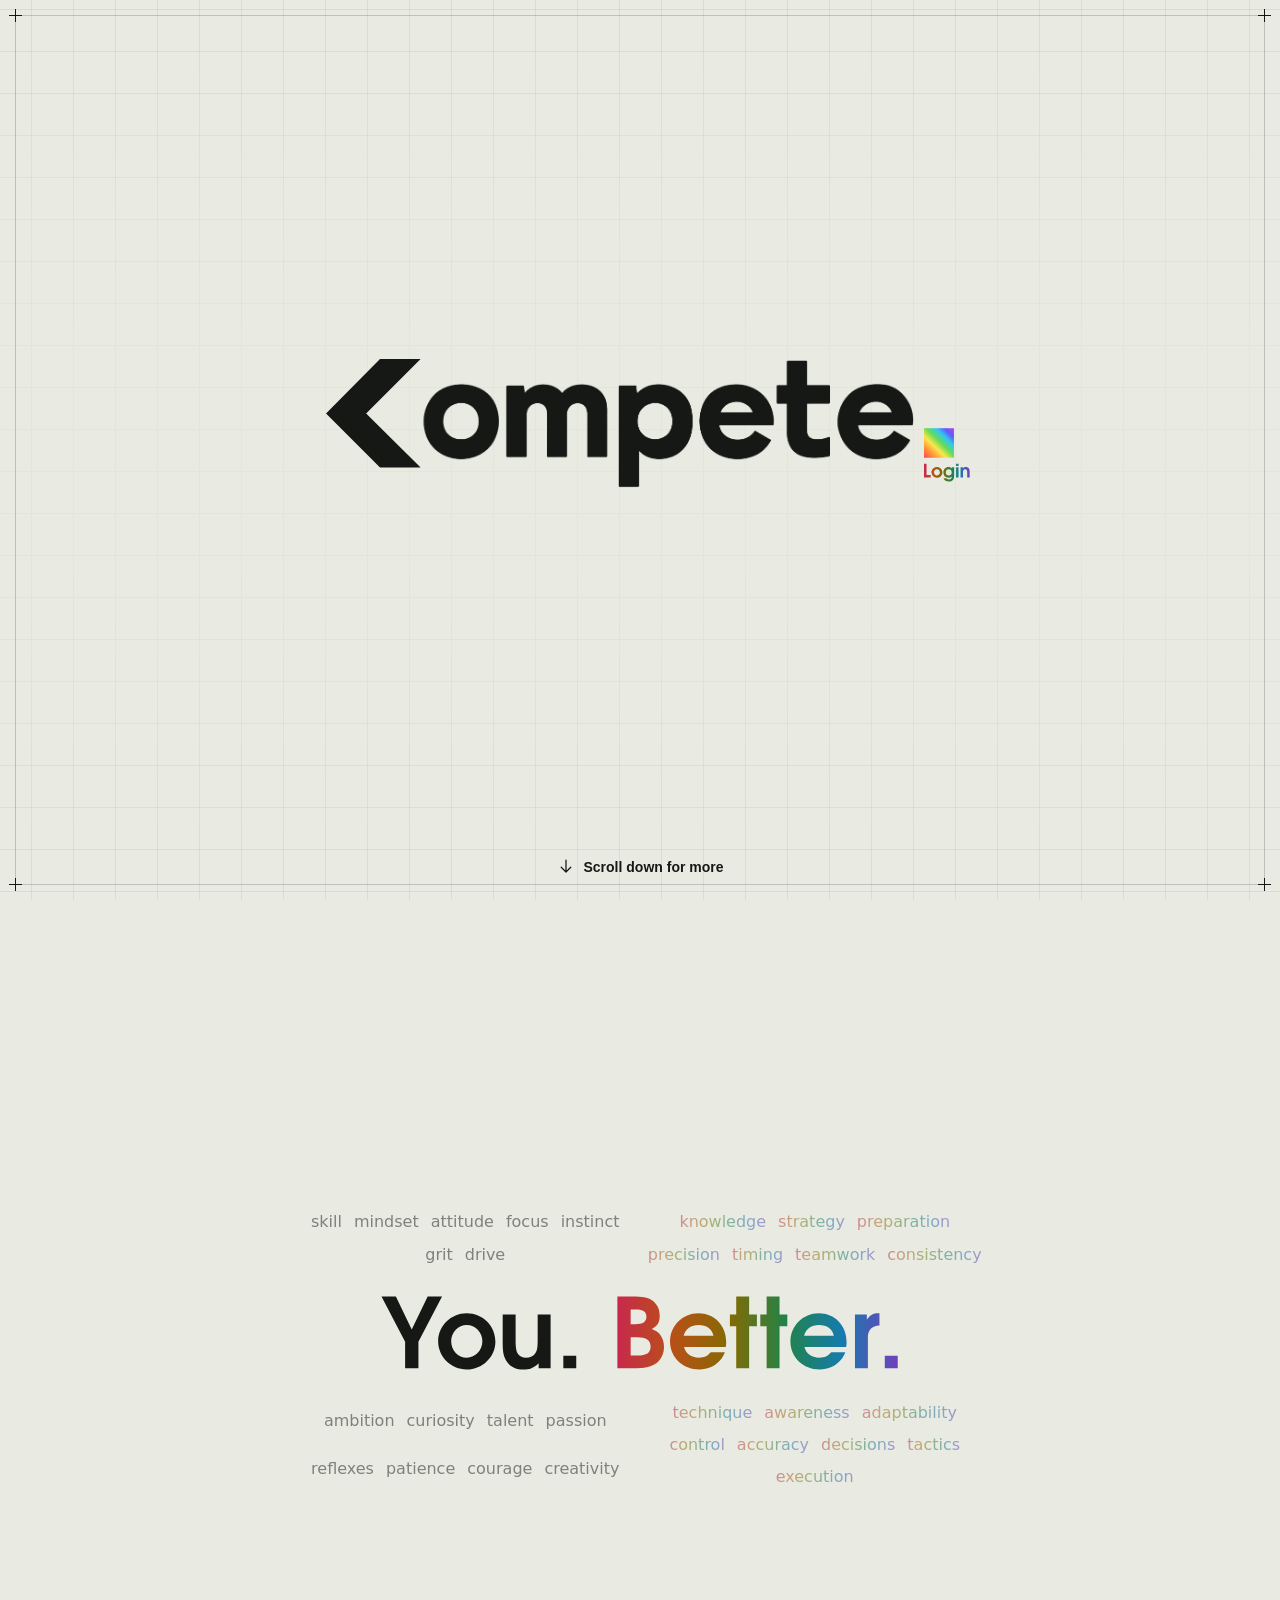
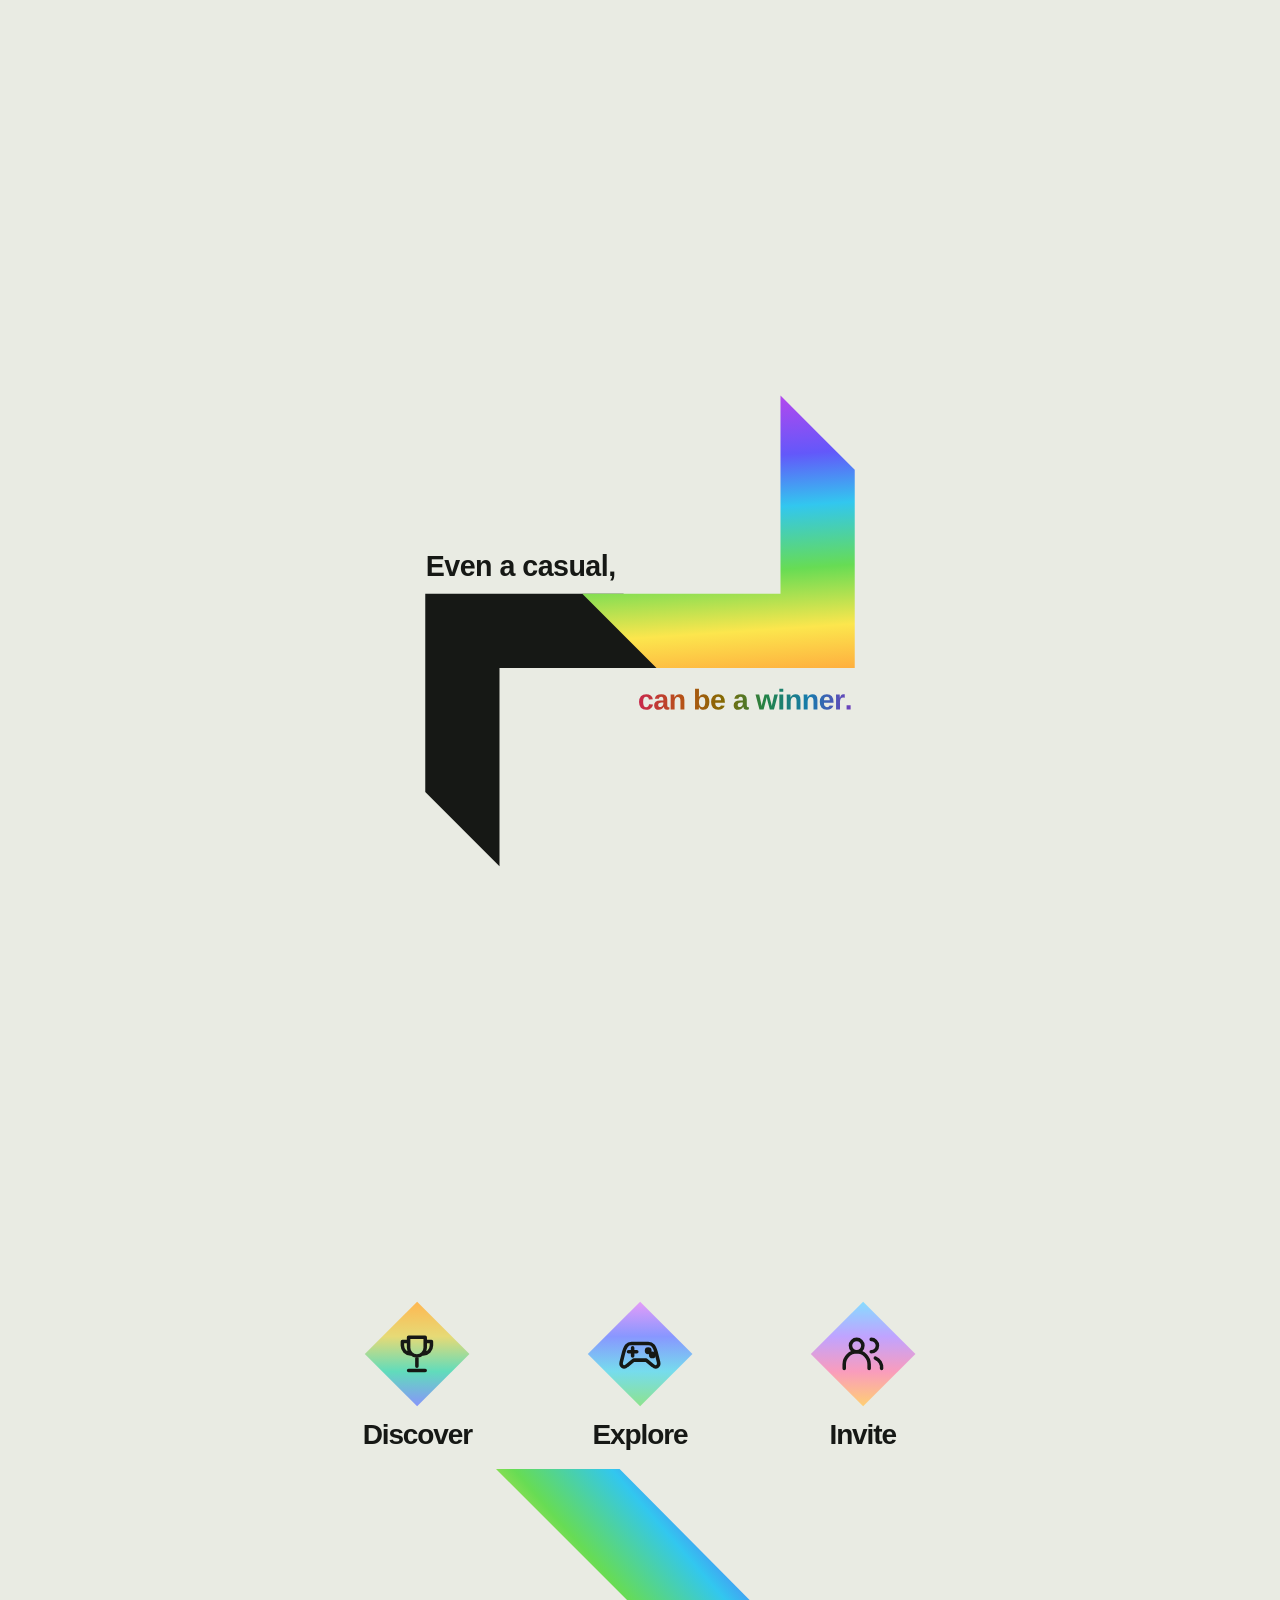
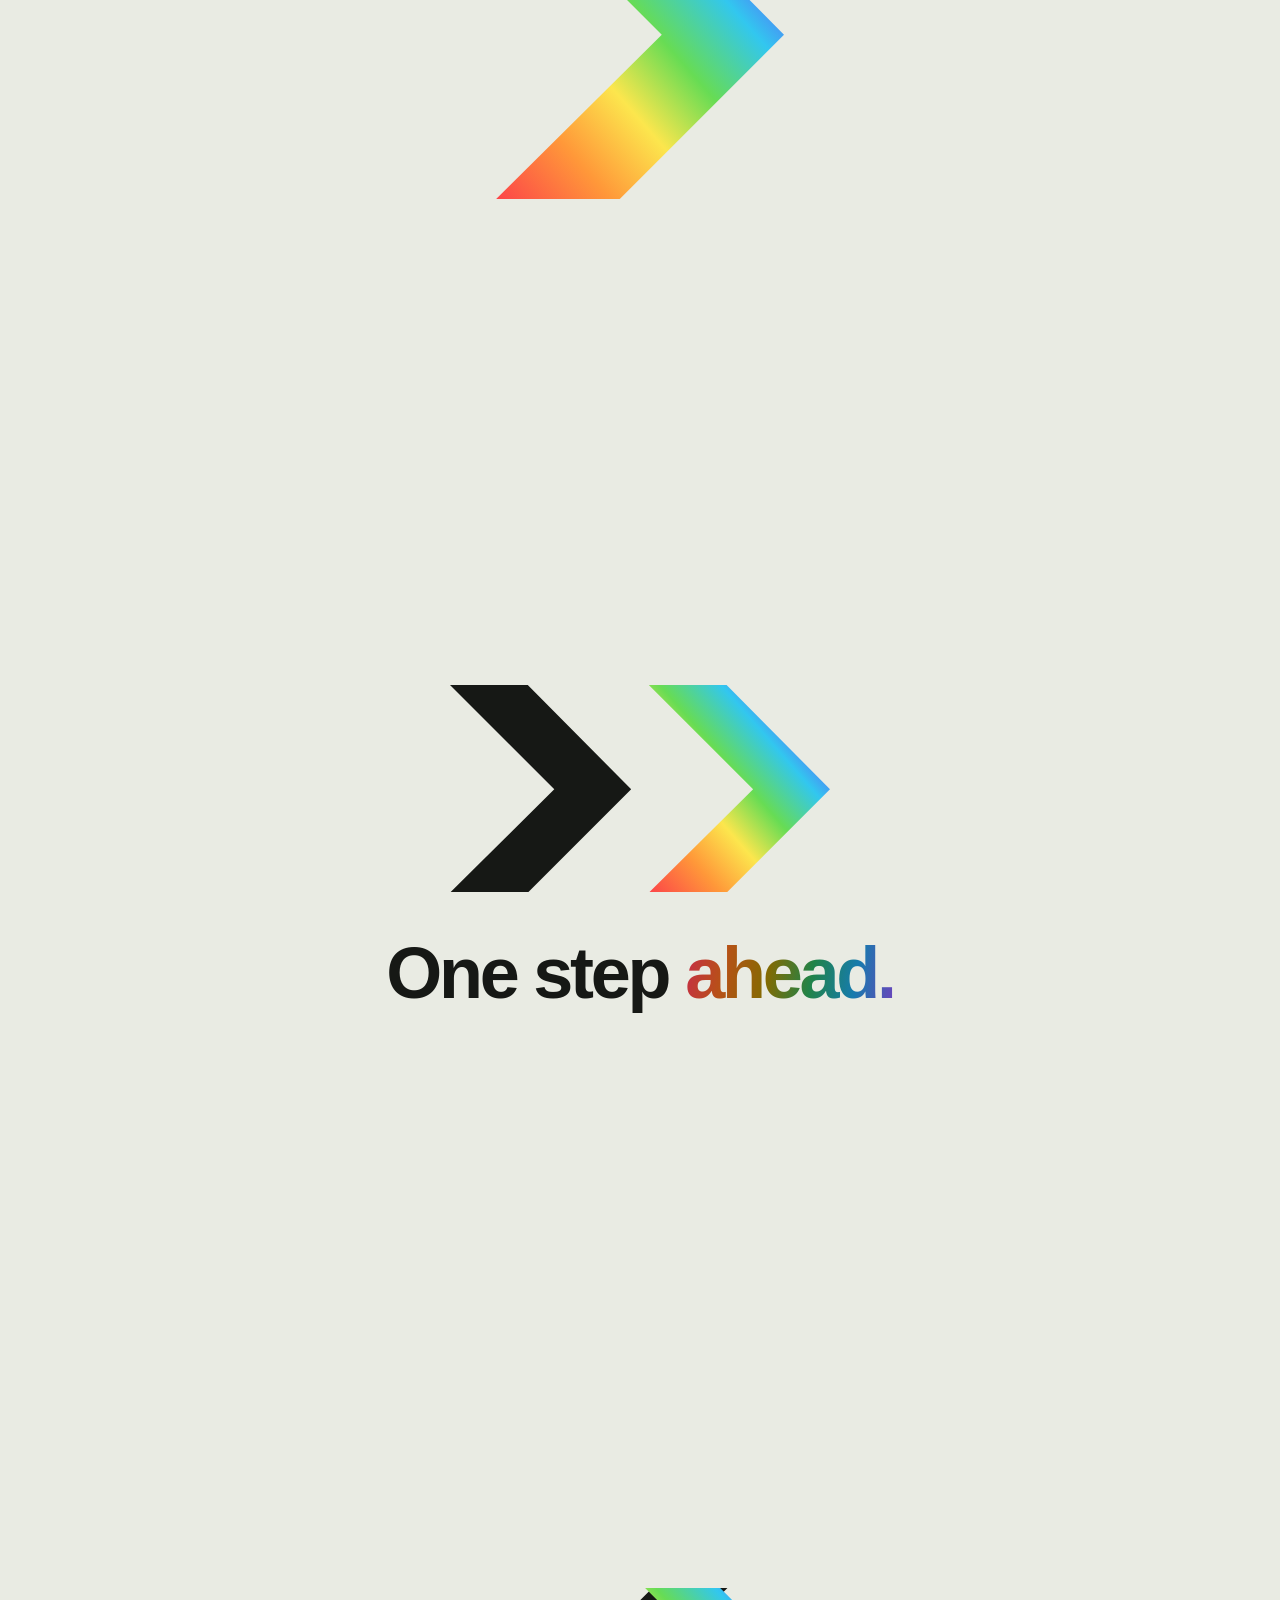
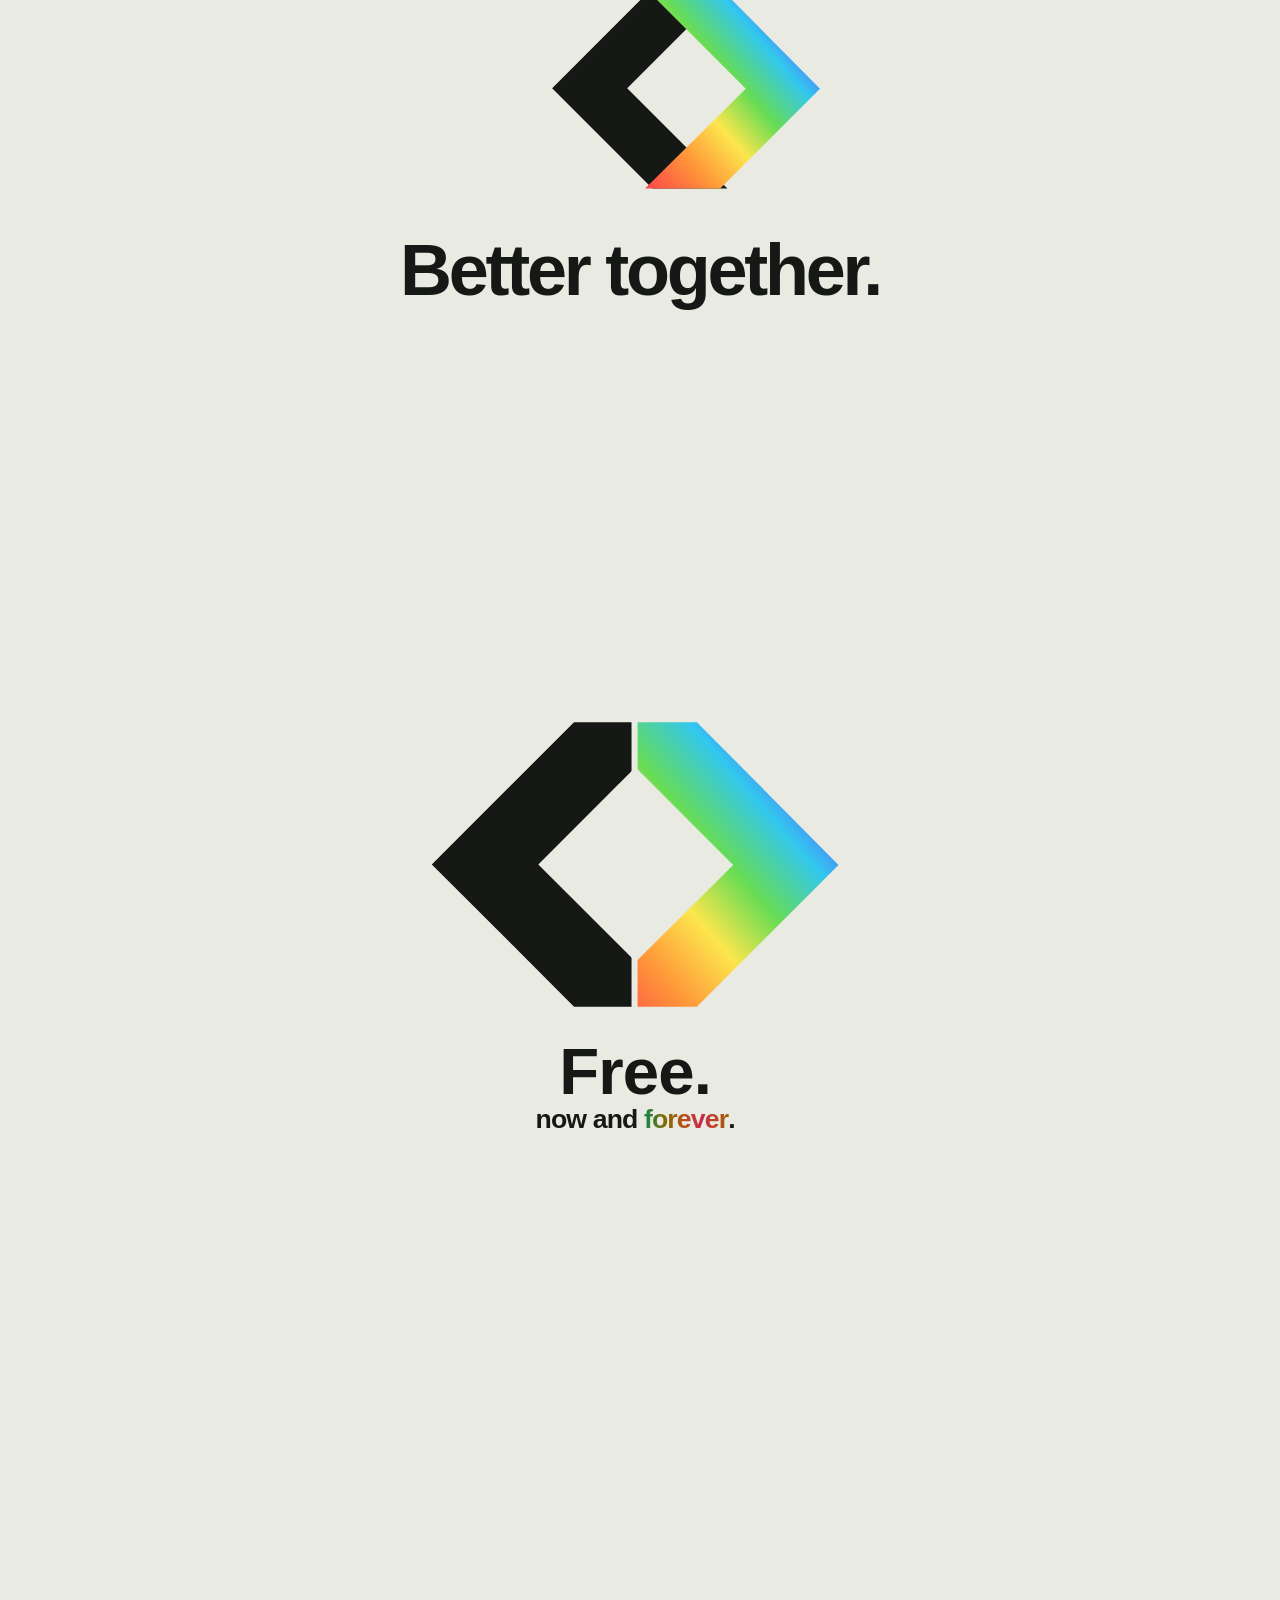
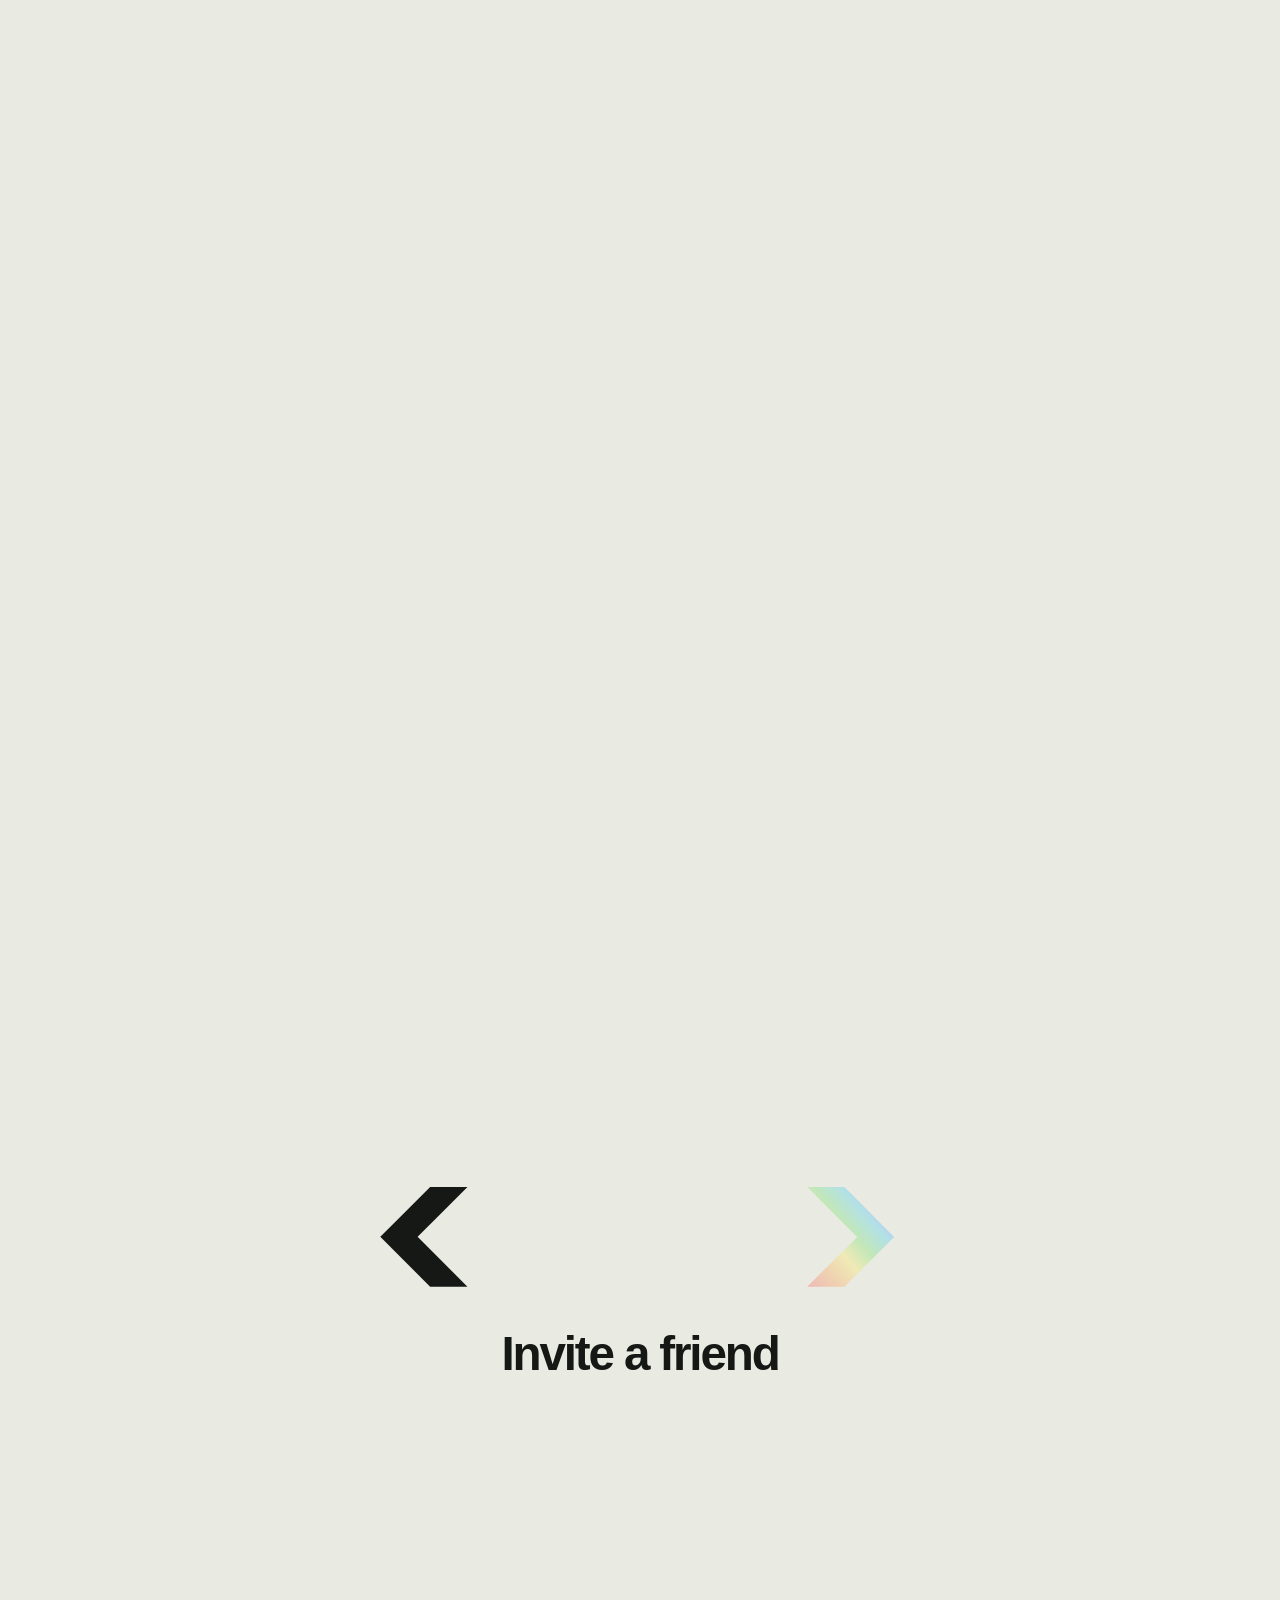
==== commit 2e67da5a: "Alternate grid waves and dots at chevron joins" ====
--- a/index.html
+++ b/index.html
@@ -193,6 +193,7 @@
   mask-image:linear-gradient(180deg,#000,#0005 38%,#0005 62%,#000);
 }
 .grid-reactions { display:none; }
+.home-grid:has(+ .glow:not([hidden])) .grid-reactions { visibility:hidden; }
 @media (prefers-reduced-motion:no-preference) {
   .grid-reactions {
     display:block; position:absolute; inset:0;
@@ -365,9 +366,11 @@
 <script>
 const gridWaves = (() => {
   const overlay = document.querySelector('.grid-reactions');
-  const releaseGlow = createJoinGlow(document.querySelector('.glow'));
+  const dots = document.querySelector('.glow');
+  const releaseGlow = createJoinGlow(dots);
   const reduced = matchMedia('(prefers-reduced-motion: reduce)');
   const smooth = t => t * t * (3 - 2 * t);
+  let nextJoinEffect = 'grid';
 
   function create() {
     const wave = document.createElement('i');
@@ -392,6 +395,7 @@
 
   function emit(anchor, x, y) {
     if (reduced.matches) return;
+    dots.hidden = true;
     const wave = create();
     const scene = anchor.closest('section');
     const start = performance.now();
@@ -409,11 +413,19 @@
   }
 
   function join(anchor, x, y) {
-    emit(anchor, x, y);
+    if (reduced.matches) return;
     const scene = anchor.closest('section');
+    const box = scene.getBoundingClientRect();
+    if (box.bottom <= 0 || box.top >= innerHeight) return;
+    if (nextJoinEffect === 'grid') {
+      nextJoinEffect = 'dots';
+      emit(anchor, x, y);
+      return;
+    }
+    nextJoinEffect = 'grid';
     releaseGlow(() => {
       const bounds = scene.getBoundingClientRect();
-      if (bounds.bottom <= 0 || bounds.top >= innerHeight) return null;
+      if (dots.hidden || bounds.bottom <= 0 || bounds.top >= innerHeight) return null;
       const matrix = anchor.getScreenCTM();
       return matrix ? new DOMPoint(x, y).matrixTransform(matrix) : null;
     });
@@ -511,9 +523,9 @@
   const observer = new IntersectionObserver(entries => {
     for (const entry of entries) {
       if (entry.intersectionRatio >= .3) entry.target.classList.add('revealed');
-      else if (!entry.isIntersecting) entry.target.classList.remove('revealed');
-    }
-  }, {threshold:[0,.3]});
+      else if (entry.intersectionRatio <= .01) entry.target.classList.remove('revealed');
+    }
+  }, {threshold:[0,.01,.3]});
   // Emit from the leading point, the join, or the roof when the marks settle.
   const impacts = [
     ['#ahead', '.ahead-marks', 'ahead-dash', 'svg', 430, 118, gridWaves.emit],
